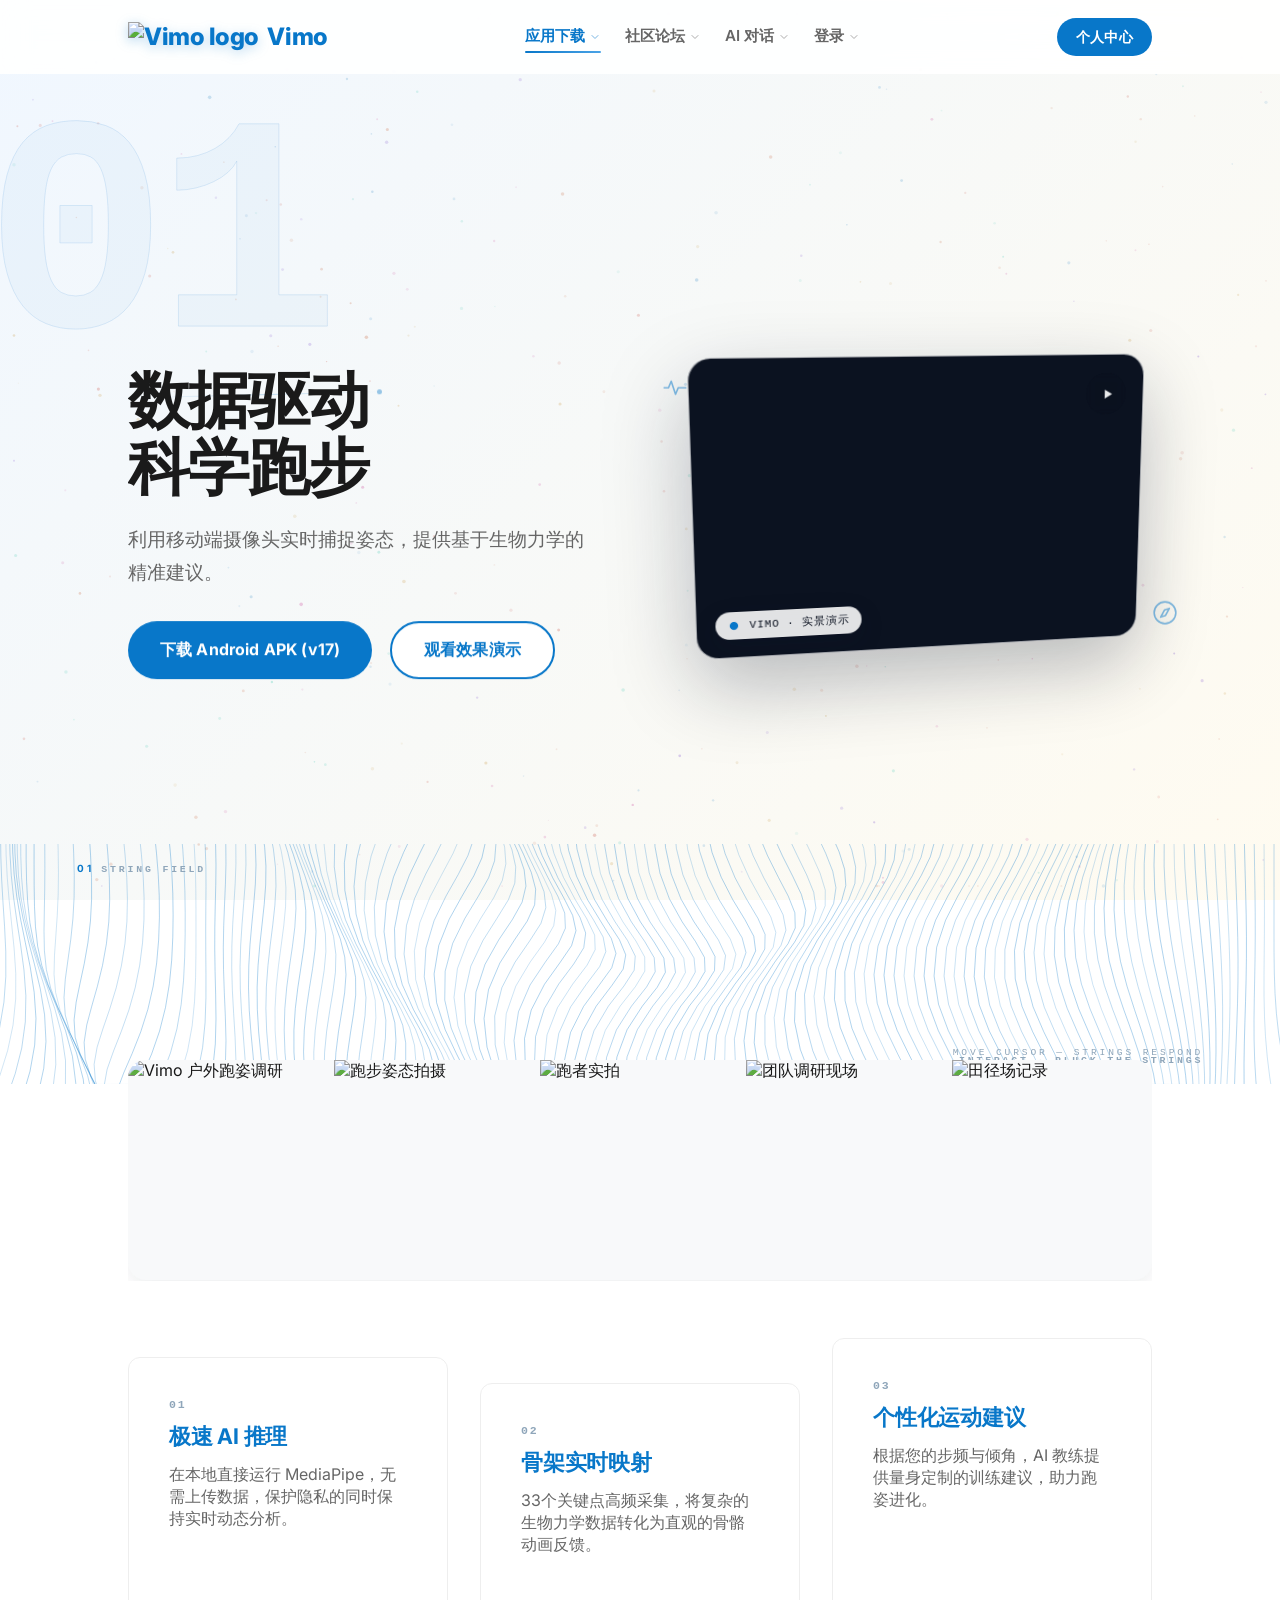
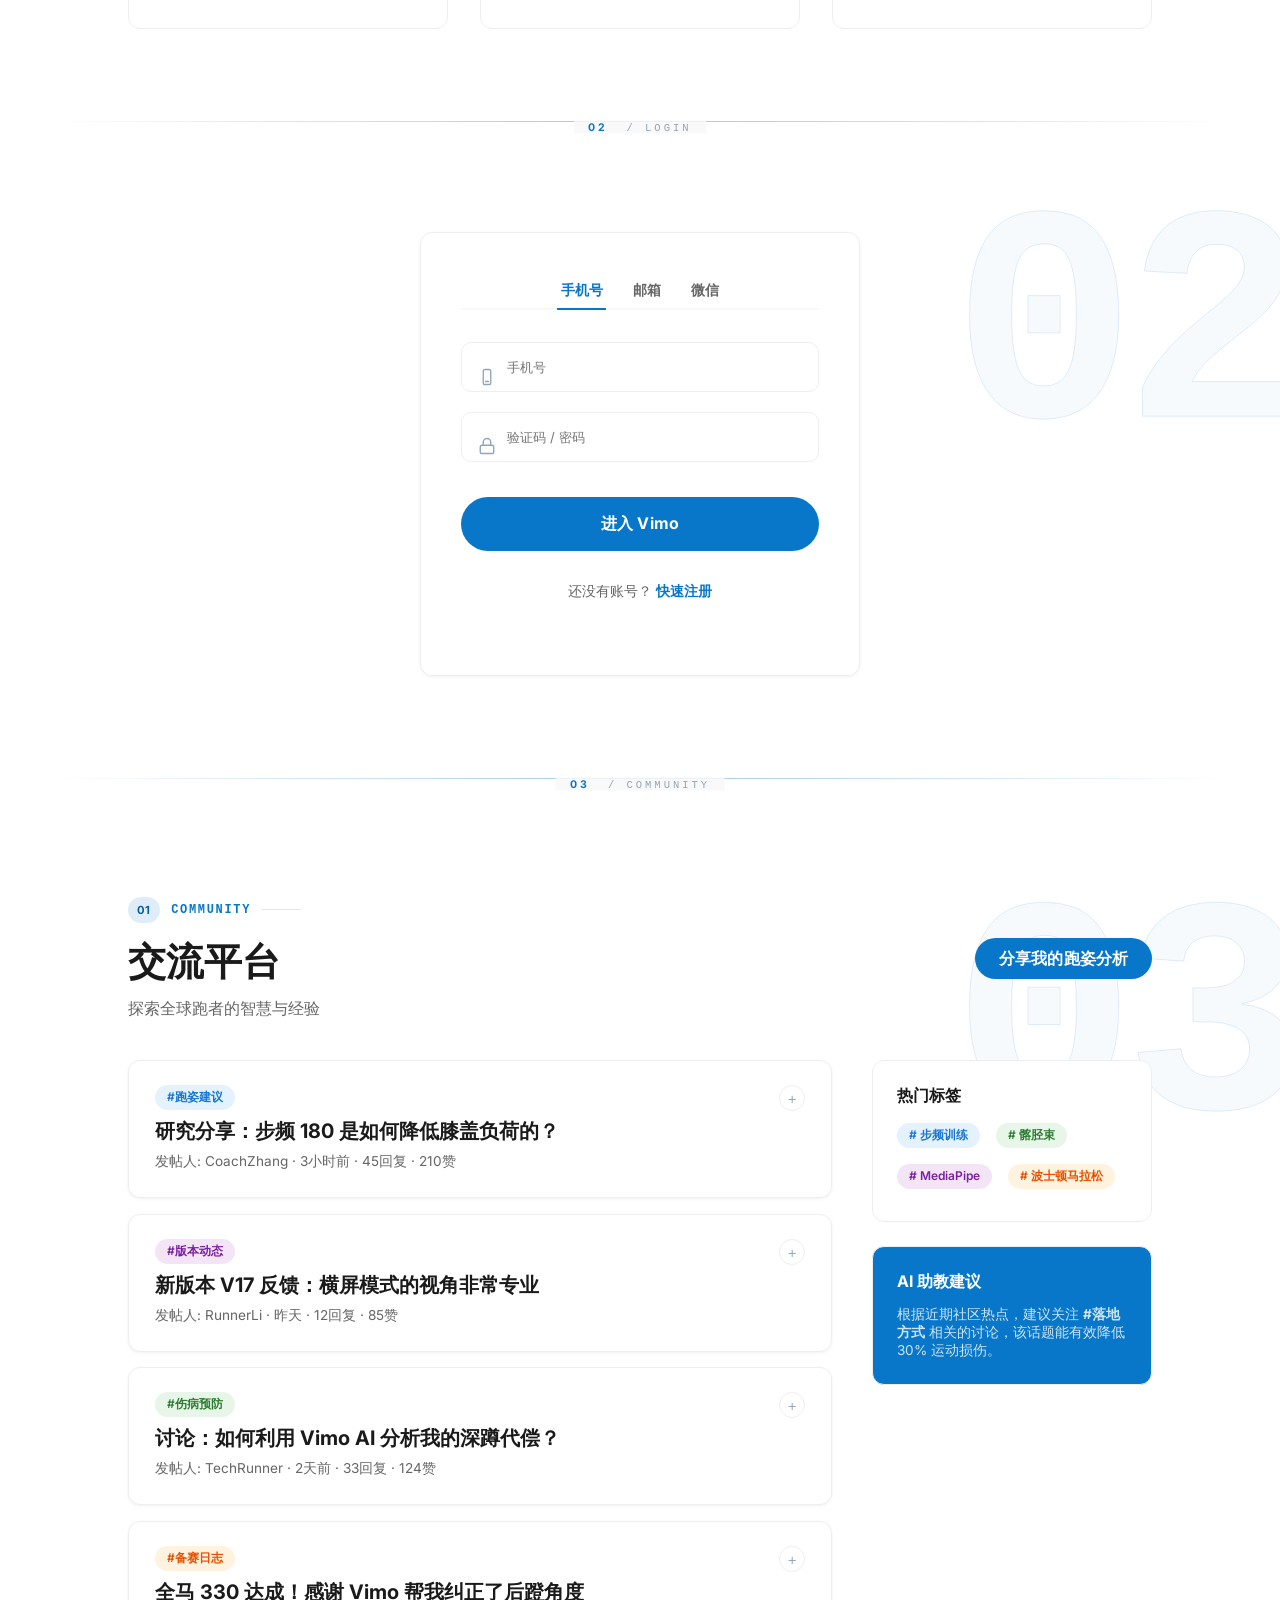
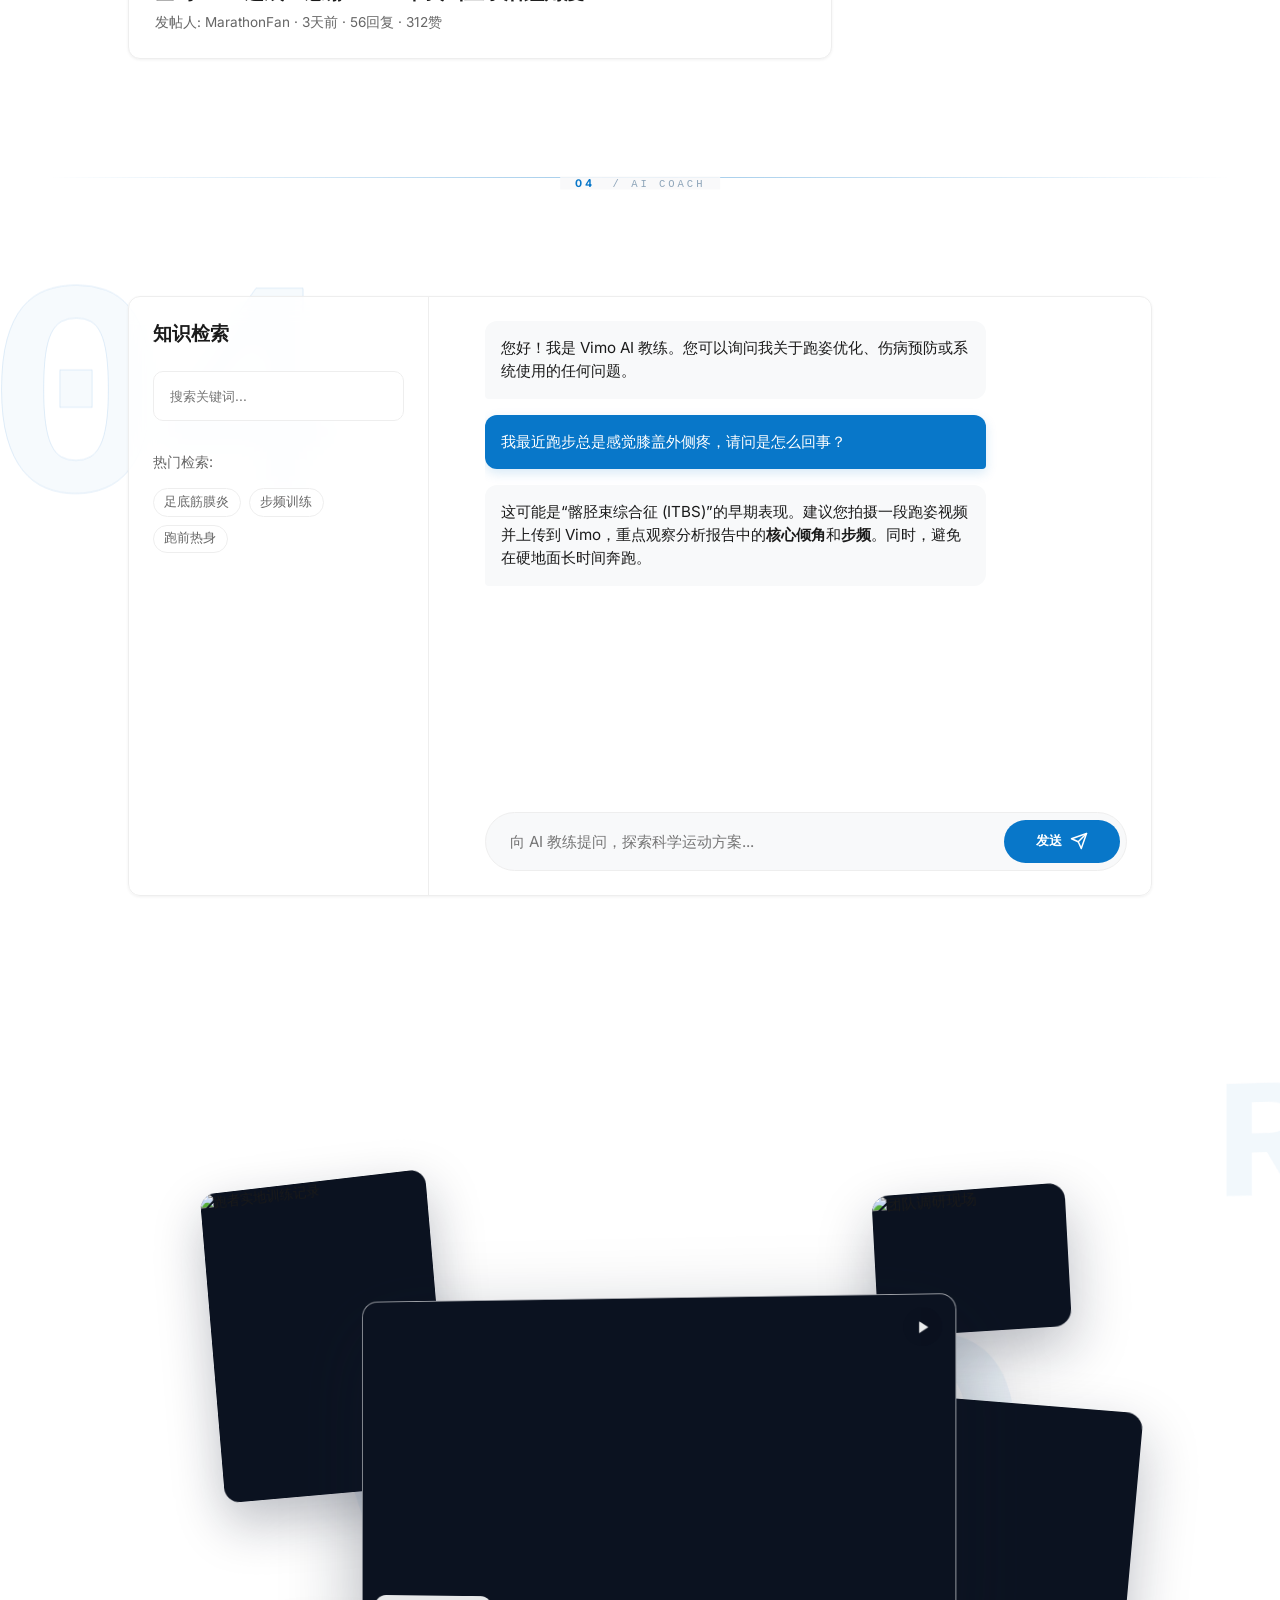
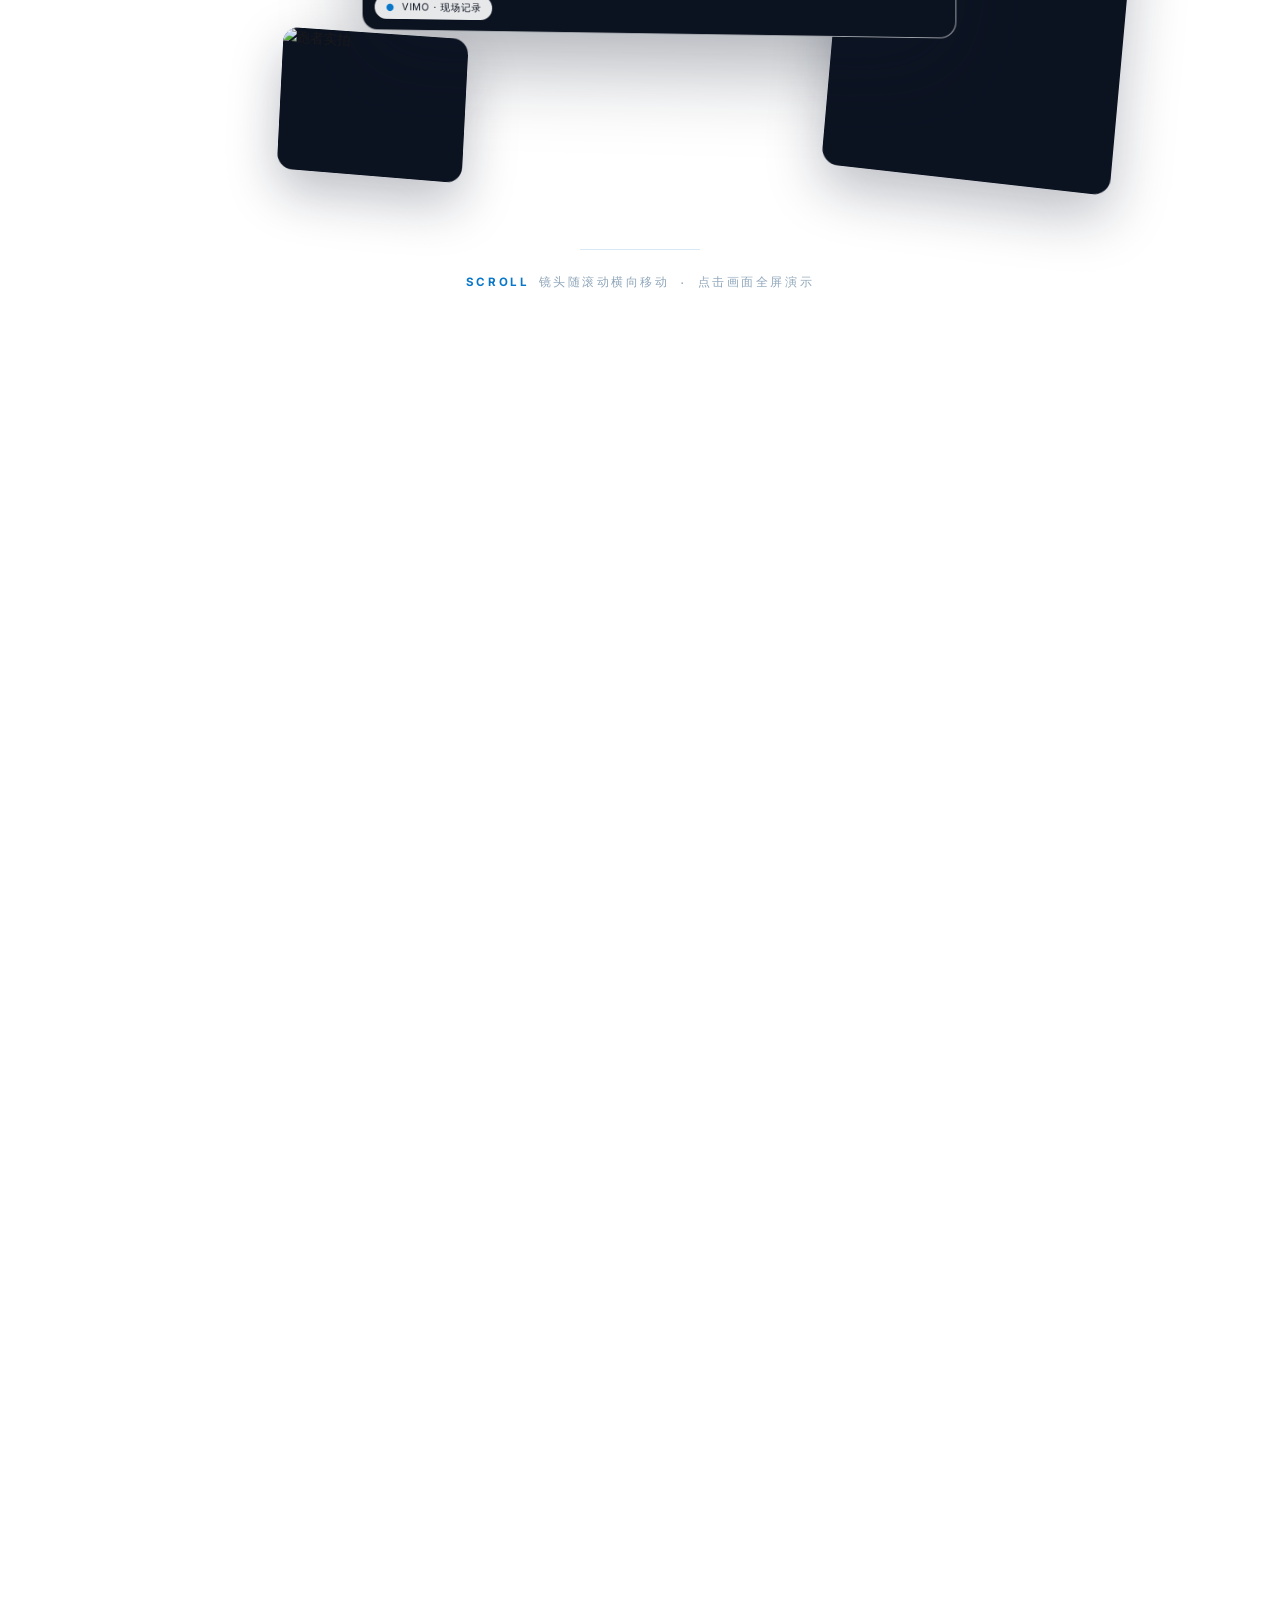
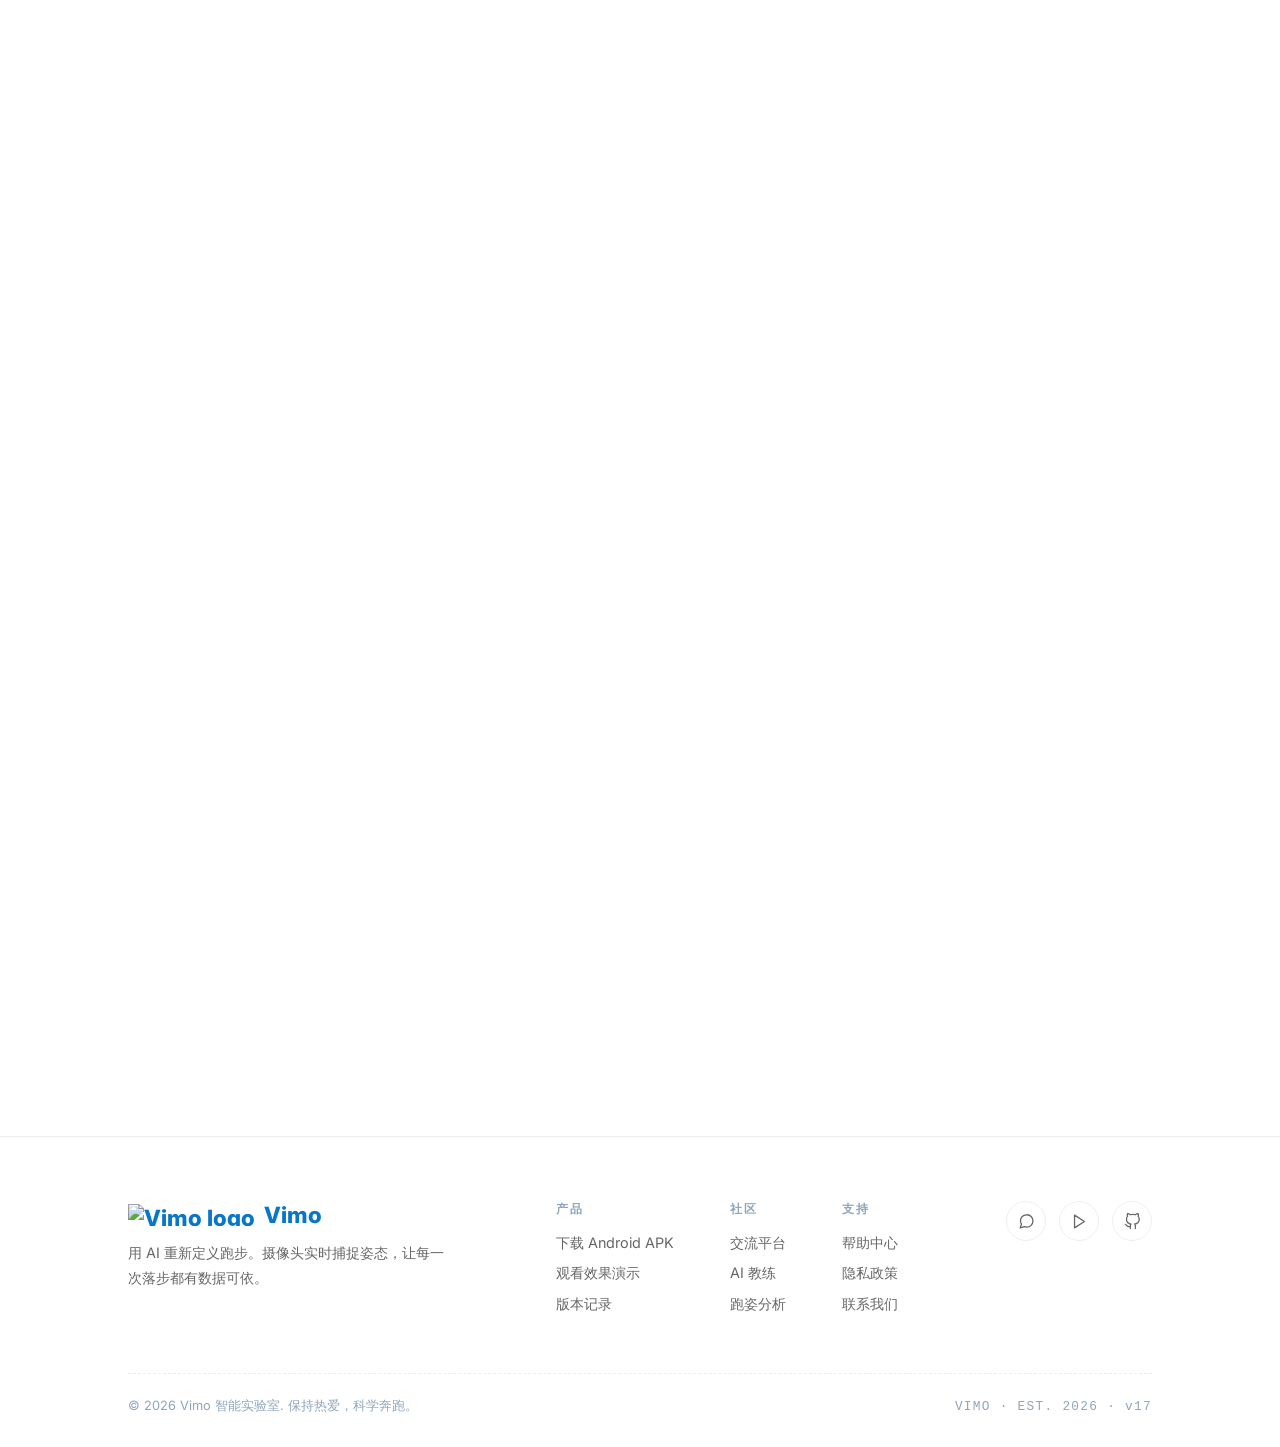
==== index.html @ 4349936a "Rename 网页前端页面.html to index.html" ====
<!DOCTYPE html>
<html lang="zh-CN">

<head>
    <meta charset="UTF-8">
    <meta name="viewport" content="width=device-width, initial-scale=1.0">
    <title>Vimo 智能跑步门户</title>
    <link href="https://fonts.googleapis.com/css2?family=Inter:wght@400;600;800&display=swap" rel="stylesheet">
<style>
        :root {
            --primary: #0877C9;
            --primary-dark: #065e9c;
            --primary-light: #e3f2fd;
            --bg: #FFFFFF;
            --grey-light: #F8F9FA;
            --grey-border: #EEEEEE;
            --text-main: #1A1A1A;
            --text-second: #666666;
            --text-faint: #8fa6ba;
            --radius: 12px;
            --shadow-sm: 0 1px 3px rgba(0, 0, 0, 0.06);
            --shadow-md: 0 6px 18px rgba(15, 23, 42, 0.07);
            --shadow-glow: 0 10px 26px rgba(8, 119, 201, 0.14);
            --pill-tint: rgba(8, 119, 201, 0.08);
            --pill-tint-strong: rgba(8, 119, 201, 0.13);
            --ring: rgba(8, 119, 201, 0.16);
            --mono: 'SF Mono', 'Cascadia Code', 'JetBrains Mono', Consolas, 'Courier New', monospace;
            --ease: cubic-bezier(0.25, 0.46, 0.45, 0.94);
            --ease-spring: cubic-bezier(0.34, 1.56, 0.64, 1);
        }

        /* 艺术品级细节：选区与滚动条（小处见用心） */
        ::selection {
            background: rgba(8, 119, 201, 0.16);
            color: var(--primary-dark);
        }

        ::-webkit-scrollbar {
            width: 10px;
            height: 10px;
        }

        ::-webkit-scrollbar-track {
            background: transparent;
        }

        ::-webkit-scrollbar-thumb {
            background: linear-gradient(180deg, #b9d8ef, #9ec7ea);
            border-radius: 8px;
            border: 2px solid #f2f8ff;
        }

        ::-webkit-scrollbar-thumb:hover {
            background: linear-gradient(180deg, #8fc2ea, #74b2e6);
        }

        * {
            margin: 0;
            padding: 0;
            box-sizing: border-box;
            font-family: 'Inter', -apple-system, 'PingFang SC', 'Microsoft YaHei', sans-serif;
        }

        html {
            scroll-behavior: smooth;
            background: linear-gradient(135deg, #f0f7ff 0%, #fffbf0 100%);
            background-attachment: fixed;
        }

        body {
            background: transparent;
            color: var(--text-main);
            min-height: 100vh;
            overflow-x: hidden;
            -webkit-font-smoothing: antialiased;
        }

        #particle-bg {
            position: fixed;
            top: 0;
            left: 0;
            width: 100%;
            height: 100%;
            z-index: -2;
            pointer-events: none;
        }

        /* Navigation */
        nav {
            display: flex;
            justify-content: space-between;
            align-items: center;
            padding: 1.1rem 10%;
            border-bottom: 1px solid transparent;
            position: sticky;
            top: 0;
            background: rgba(255, 255, 255, 0.9);
            backdrop-filter: blur(14px) saturate(160%);
            -webkit-backdrop-filter: blur(14px) saturate(160%);
            z-index: 100;
            transition: background 0.4s var(--ease), border-color 0.4s var(--ease), box-shadow 0.4s var(--ease), padding 0.4s var(--ease);
            animation: slideDown 0.45s ease-out both;
        }

        nav.scrolled {
            background: rgba(255, 255, 255, 0.85);
            border-bottom: 1px solid var(--grey-border);
            box-shadow: 0 1px 4px rgba(0, 0, 0, 0.06);
            padding: 0.75rem 10%;
        }

        @keyframes slideDown {
            from { opacity: 0; transform: translateY(-24px); }
            to { opacity: 1; transform: translateY(0); }
        }

        .logo {
            display: inline-flex;
            align-items: center;
            gap: 0.55rem;
            font-size: 1.5rem;
            font-weight: 800;
            color: var(--primary);
            text-decoration: none;
            letter-spacing: -0.02em;
            transition: opacity 0.25s var(--ease);
        }

        .logo:hover {
            opacity: 0.85;
        }

        .logo-mark {
            display: inline-block;
            flex-shrink: 0;
            filter: drop-shadow(0 3px 6px rgba(8, 119, 201, 0.28));
            transition: transform 0.3s var(--ease);
        }

        .logo:hover .logo-mark {
            transform: scale(1.06) rotate(-4deg);
        }

        .nav-links {
            display: flex;
            gap: 2.5rem;
        }

        .nav-links .nav-trigger {
            text-decoration: none;
            color: var(--text-second);
            font-weight: 600;
            font-size: 0.95rem;
            cursor: pointer;
            position: relative;
            padding: 0.25rem 0;
            transition: color 0.25s var(--ease);
            display: inline-flex;
            align-items: center;
            gap: 2px;
        }

        .nav-links .nav-trigger::after {
            content: '';
            position: absolute;
            left: 0;
            bottom: -2px;
            width: 0;
            height: 2px;
            border-radius: 2px;
            background: linear-gradient(90deg, var(--primary), #4aa3e6);
            transition: width 0.3s var(--ease);
        }

        .nav-links .nav-trigger:hover {
            color: var(--primary);
        }

        .nav-links .nav-trigger.active {
            color: var(--primary);
        }

        .nav-links .nav-trigger:hover::after,
        .nav-links .nav-trigger.active::after {
            width: 100%;
        }

        /* Nav dropdowns — antigravity 式滑出面板：白卡 + icon/label/arrow 行 + hover 高亮 */
        .nav-links {
            gap: 1.5rem;
        }

        .nav-item {
            position: relative;
        }

        .nav-item .nav-caret {
            display: inline-block;
            width: 12px;
            height: 12px;
            vertical-align: -1px;
            margin-left: 2px;
            color: inherit;
            opacity: 0.55;
            transition: transform 0.3s var(--ease), opacity 0.3s var(--ease);
        }

        .nav-item:hover .nav-caret,
        .nav-item.open .nav-caret {
            transform: rotate(180deg);
            opacity: 0.9;
        }

        /* 透明桥接层：鼠标从 trigger 移到面板不“断悬” */
        .nav-item::after {
            content: '';
            position: absolute;
            left: 0;
            right: 0;
            bottom: -14px;
            height: 14px;
        }

        .dd-panel {
            position: absolute;
            top: calc(100% + 10px);
            left: 50%;
            transform: translate(-50%, -6px);
            min-width: 300px;
            background: rgba(255, 255, 255, 0.96);
            backdrop-filter: blur(14px) saturate(160%);
            border: 1px solid rgba(8, 119, 201, 0.1);
            border-radius: 16px;
            box-shadow: 0 18px 44px rgba(15, 23, 42, 0.14), 0 3px 10px rgba(15, 23, 42, 0.06);
            padding: 0.7rem;
            opacity: 0;
            visibility: hidden;
            pointer-events: none;
            transition: opacity 0.28s var(--ease), transform 0.28s var(--ease), visibility 0.28s;
            z-index: 200;
        }

        .dd-panel::before {
            /* 顶部小箭头指向 trigger */
            content: '';
            position: absolute;
            top: -6px;
            left: 50%;
            transform: translateX(-50%) rotate(45deg);
            width: 12px;
            height: 12px;
            background: #fff;
            border-left: 1px solid rgba(8, 119, 201, 0.1);
            border-top: 1px solid rgba(8, 119, 201, 0.1);
            border-radius: 2px 0 0 0;
        }

        .nav-item:hover .dd-panel,
        .nav-item.open .dd-panel {
            opacity: 1;
            visibility: visible;
            pointer-events: auto;
            transform: translate(-50%, 0);
        }

        .dd-label {
            display: flex;
            align-items: center;
            gap: 0.5rem;
            font-family: var(--mono);
            font-size: 0.66rem;
            font-weight: 700;
            letter-spacing: 0.14em;
            text-transform: uppercase;
            color: var(--text-faint);
            padding: 0.5rem 0.8rem 0.55rem;
            border-bottom: 1px solid var(--grey-border);
            margin-bottom: 0.3rem;
        }

        .dd-label i {
            font-style: normal;
            color: var(--primary);
        }

        .dd-item {
            display: flex;
            align-items: center;
            gap: 0.75rem;
            width: 100%;
            padding: 0.55rem 0.8rem;
            border: none;
            background: transparent;
            border-radius: 10px;
            text-align: left;
            font-family: inherit;
            font-size: 0.9rem;
            font-weight: 500;
            color: var(--text-main);
            cursor: pointer;
            transition: background 0.2s var(--ease), color 0.2s var(--ease);
        }

        .dd-item svg.dd-ic {
            flex-shrink: 0;
            color: var(--text-faint);
            transition: color 0.2s var(--ease);
        }

        .dd-item .dd-txt {
            flex: 1;
            line-height: 1.3;
        }

        .dd-item .dd-txt small {
            display: block;
            font-size: 0.72rem;
            font-weight: 400;
            color: var(--text-second);
            margin-top: 1px;
        }

        .dd-item .dd-arrow {
            flex-shrink: 0;
            width: 14px;
            height: 14px;
            color: var(--text-faint);
            opacity: 0;
            transform: translate(-3px, 0);
            transition: opacity 0.2s var(--ease), transform 0.2s var(--ease), color 0.2s var(--ease);
        }

        .dd-item:hover {
            background: var(--pill-tint);
            color: var(--primary);
        }

        .dd-item:hover svg.dd-ic {
            color: var(--primary);
        }

        .dd-item:hover .dd-arrow {
            opacity: 1;
            transform: translate(2px, 0);
            color: var(--primary);
        }

        .dd-divider {
            height: 1px;
            background: var(--grey-border);
            margin: 0.3rem 0.5rem;
        }

        /* Sections — 长页滚动舞台：所有板块纵向铺开，每个板块即一个「屏」 */
        .section {
            position: relative;
            display: block;
            padding: 6.5rem 10% 7.5rem;
        }

        section[id] {
            scroll-margin-top: 96px;
        }

        /* Scroll reveal — 滚动驱动入场（wodniack 动态语言核心） */
        [data-reveal] {
            opacity: 0;
            transform: translateY(30px);
            transition: opacity 0.9s var(--ease), transform 0.9s var(--ease);
            transition-delay: var(--rd, 0s);
            will-change: opacity, transform;
        }

        [data-reveal].in-view {
            opacity: 1;
            transform: none;
        }

        /* ===== wodniack catcher：板块标题逐字捕捉涌现（s__title 式） ===== */
        [data-catch] { position: relative; }
        [data-catch] .ct-ch {
            display: inline-block;
            overflow: hidden;
            vertical-align: bottom;
            padding-bottom: 0.08em;
            margin-bottom: -0.08em;
        }
        [data-catch] .ct-ch > span {
            display: inline-block;
            transform: translateY(118%) rotate(5deg);
            opacity: 0;
            transition: transform 0.85s var(--ease), opacity 0.6s var(--ease);
            transition-delay: var(--cd, 0s);
            will-change: transform, opacity;
        }
        [data-catch].in-view .ct-ch > span {
            transform: translateY(0) rotate(0deg);
            opacity: 1;
        }
        [data-catch] .ct-space { display: inline-block; width: 0.26em; }
        [data-catch] .ct-punct { display: inline-block; }

        /* ===== 艺术装饰层：幽灵大编号 + 弦线 + 横拉照片带（wodniack 滚动语言） ===== */

        /* 幽灵大编号：极淡描边 mono 数字，随滚动视差漂移 */
        .ghost-num {
            position: absolute;
            font-family: var(--mono);
            font-weight: 800;
            font-size: clamp(9rem, 24vw, 22rem);
            line-height: 0.8;
            letter-spacing: -0.04em;
            color: rgba(8, 119, 201, 0.035);
            -webkit-text-stroke: 1px rgba(8, 119, 201, 0.12);
            pointer-events: none;
            user-select: none;
            z-index: 0;
            will-change: transform;
        }

        /* 弦线：hero 漂浮发丝细线（wodniack 首页弦/线装饰语言） */
        .string-line {
            position: absolute;
            height: 1px;
            border-radius: 2px;
            background: linear-gradient(90deg, transparent, rgba(8, 119, 201, 0.24), transparent);
            pointer-events: none;
            will-change: transform;
            z-index: 0;
        }
        .string-line::after {
            content: '';
            position: absolute;
            right: -2.5px;
            top: -2px;
            width: 5px;
            height: 5px;
            border-radius: 50%;
            background: rgba(8, 119, 201, 0.4);
        }

        /* 横拉照片带：滚入时从右侧像幕布一样拉开（真实调研照片，克制点缀） */
        .photo-strip {
            position: relative;
            z-index: 1;
            height: 220px;
            margin: -1.5rem auto 4.8rem;
            max-width: 1120px;
            border-radius: 18px;
            overflow: hidden;
            clip-path: inset(0 100% 0 0);
            transition: clip-path 1.2s var(--ease);
            box-shadow: var(--shadow-md);
            background: var(--grey-light);
        }
        .photo-strip.in-view {
            clip-path: inset(0 0 0 0);
        }
        .photo-strip .strip-track {
            display: flex;
            gap: 6px;
            height: 100%;
        }
        .photo-strip img {
            flex: 1;
            min-width: 0;
            height: 100%;
            object-fit: cover;
            display: block;
            filter: saturate(0.9) contrast(1.02);
            transition: transform 0.9s var(--ease), filter 0.9s var(--ease);
        }
        .photo-strip:hover img {
            filter: saturate(1.06) contrast(1.04);
            transform: scale(1.045);
        }

        /* ===== A-SEPARATOR：全宽细线随滚动生长 + mono 小标（wodniack 语言）===== */
        .a-separator {
            position: relative;
            max-width: 1180px;
            margin: 0 auto 5rem;
            height: 46px;
            z-index: 1;
        }
        .a-separator .sep-line {
            position: absolute;
            left: 0; right: 0; top: 50%;
            height: 1px;
            background: linear-gradient(90deg, transparent, rgba(8, 119, 201, 0.4), transparent);
            transform: scaleX(0);
            transform-origin: center;
            transition: transform 1.2s var(--ease);
        }
        .a-separator.in-view .sep-line { transform: scaleX(1); }
        .a-separator .sep-tag {
            position: relative;
            z-index: 2;
            display: inline-flex;
            align-items: center;
            gap: 0.55rem;
            left: 50%;
            top: 50%;
            transform: translate(-50%, -50%);
            font-family: var(--mono);
            font-size: 0.66rem;
            letter-spacing: 0.28em;
            text-transform: uppercase;
            color: var(--text-faint);
            background: rgba(248, 249, 250, 0.86);
            padding: 0 0.9rem;
        }
        .a-separator .sep-tag b { color: var(--primary); font-weight: 700; }

        /* ===== 首屏舞台 stage：左文案右 3D 大荧幕（wodniack 三维视角语言）===== */
        .stage {
            display: grid;
            grid-template-columns: 1.05fr 0.95fr;
            gap: 4rem;
            align-items: center;
            min-height: 74vh;
            max-width: 1180px;
            margin: 0 auto;
            position: relative;
            padding-top: 0.5rem;
        }
        .stage-copy { position: relative; z-index: 3; text-align: left; }
        .stage-copy .hero-title { font-size: 3.9rem; line-height: 1.08; text-align: left; margin-bottom: 1.4rem; }
        /* 标题逐行分裂揭幕（wodniack line split）：每行从下方 clip 滑入，第二行延迟 */
        .tl-split .tl {
            display: block;
            overflow: hidden;
            transform: translateY(110%);
            transition: transform 0.95s var(--ease);
        }
        .tl-split .tl:nth-child(2) { transition-delay: 0.14s; }
        .tl-split.in-view .tl { transform: translateY(0); }
        .hero-title .tl .tl-inner { display: block; transform: translateY(0); }
        .stage-copy .hero-sub { text-align: left; margin-left: 0; margin-right: 0; }
        .stage-copy .hero-actions { justify-content: flex-start; }
        .stage-visual { position: relative; perspective: 1200px; z-index: 2; }
        .tilt-wrap { transform-style: preserve-3d; will-change: transform; transition: transform 0.25s ease-out; }
        .video-screen {
            position: relative;
            border-radius: 22px;
            overflow: hidden;
            box-shadow: 0 30px 80px rgba(15, 23, 42, 0.28);
            transform: rotateY(-9deg) rotateX(4deg);
            border: 1px solid rgba(255, 255, 255, 0.6);
            aspect-ratio: 16 / 10.4;
            background: #0b1220;
        }
        .video-screen video { width: 100%; height: 100%; object-fit: cover; display: block; }
        .screen-ring {
            position: absolute;
            inset: -16px;
            border: 1px solid rgba(8, 119, 201, 0.18);
            border-radius: 28px;
            pointer-events: none;
        }
        .video-badge {
            position: absolute;
            left: 18px; bottom: 18px;
            display: inline-flex;
            align-items: center;
            gap: 0.5rem;
            background: rgba(255, 255, 255, 0.88);
            backdrop-filter: blur(8px);
            color: #0b1220;
            font-family: var(--mono);
            font-size: 0.68rem;
            letter-spacing: 0.08em;
            padding: 0.45rem 0.8rem;
            border-radius: 999px;
            box-shadow: 0 8px 24px rgba(15, 23, 42, 0.18);
        }
        .video-badge i { font-style: normal; color: var(--primary); font-weight: 700; margin-right: 0.1rem; }
        .play-hint {
            position: absolute;
            top: 18px; right: 18px;
            width: 42px; height: 42px;
            border-radius: 50%;
            background: rgba(11, 18, 32, 0.55);
            color: #fff;
            display: flex; align-items: center; justify-content: center;
            backdrop-filter: blur(4px);
            cursor: pointer;
            opacity: 0.92;
            border: none;
            transition: transform 0.3s var(--ease), opacity 0.3s;
        }
        .video-screen:hover .play-hint { transform: scale(1.12); opacity: 1; }
        .play-hint svg { width: 17px; height: 17px; margin-left: 2px; }
        /* 舞台两侧无框漂浮细图标（antigravity 克制装饰） */
        .stage-ico {
            position: absolute;
            color: rgba(8, 119, 201, 0.5);
            z-index: 2;
            pointer-events: none;
            animation: iconFloat 6s ease-in-out infinite;
            will-change: transform;
        }
        .stage-ico svg { width: 26px; height: 26px; }
        .stage-ico.ic-a { left: -34px; top: 6%; animation-delay: 0s; }
        .stage-ico.ic-b { right: -26px; bottom: 8%; animation-delay: 1.6s; }
        @keyframes iconFloat {
            0%, 100% { transform: translateY(0) rotate(0deg); }
            50%      { transform: translateY(-18px) rotate(8deg); }
        }

        /* ===== 分裂交错：网格卡逐张 3D 揭幕（feat-zone）===== */
        .feat-zone { perspective: 1800px; }
        .feat-zone .feat-card {
            opacity: 0;
            transform: translateY(46px) rotateX(10deg);
            transform-origin: top;
            transition: opacity 0.9s var(--ease), transform 0.9s var(--ease),
                        border-color 0.3s, box-shadow 0.3s;
        }
        .feat-zone.in-view .feat-card {
            opacity: 1;
            transform: translateY(0) rotateX(0);
        }
        .feat-zone.in-view .feat-card:nth-child(1) { transition-delay: 0.06s; }
        .feat-zone.in-view .feat-card:nth-child(2) { transition-delay: 0.16s; }
        .feat-zone.in-view .feat-card:nth-child(3) { transition-delay: 0.26s; }
        .feat-zone .feat-card:hover {
            transform: translateY(-6px) rotateX(0) scale(1.015);
            border-color: rgba(8, 119, 201, 0.28);
            box-shadow: var(--shadow-md);
        }
        .feat-zone .feat-card:nth-child(2) { margin-top: 1.6rem; }
        .feat-zone .feat-card:nth-child(3) { margin-top: -1.2rem; }

        @media (prefers-reduced-motion: reduce) {
            .float-icon { animation: none !important; }
            .stage-ico { animation: none !important; }
        }

        @keyframes sectionFade {
            from { opacity: 0; transform: translateY(14px); }
            to { opacity: 1; transform: translateY(0); }
        }

        /* Global Flat Styles */
        h1 {
            font-size: 2.5rem;
            font-weight: 800;
            margin-bottom: 1rem;
        }

        p {
            color: var(--text-second);
            margin-bottom: 2rem;
        }

        /* 编辑感 mono 章节标签（wodniack 风格：小标签 + 大字标题对比） */
        .sec-label {
            display: inline-flex;
            align-items: center;
            gap: 0.7rem;
            font-family: var(--mono);
            font-size: 0.75rem;
            font-weight: 700;
            letter-spacing: 0.14em;
            text-transform: uppercase;
            color: var(--primary);
            margin-bottom: 0.9rem;
        }

        .sec-label .sec-no {
            display: inline-flex;
            align-items: center;
            justify-content: center;
            min-width: 2rem;
            height: 1.6rem;
            padding: 0 0.45rem;
            border-radius: 9999px;
            background: var(--pill-tint-strong);
            color: var(--primary-dark);
            font-size: 0.7rem;
            letter-spacing: 0.06em;
        }

        .sec-label .sec-line {
            width: 2.4rem;
            height: 1px;
            background: var(--ring);
        }

        .sec-label.sec-center {
            display: flex;
            justify-content: center;
        }

        /* 文本链接：下划线从左侧 0 展开到全宽（wodniack scaleX） */
        .link-line {
            position: relative;
            display: inline-block;
            padding-bottom: 2px;
            color: var(--primary);
            text-decoration: none;
            font-weight: 600;
        }

        .link-line::after {
            content: '';
            position: absolute;
            left: 0;
            bottom: 0;
            width: 100%;
            height: 2px;
            border-radius: 2px;
            background: var(--primary);
            transform: scaleX(0);
            transform-origin: left center;
            transition: transform 0.3s var(--ease);
        }

        .link-line:hover::after {
            transform: scaleX(1);
        }

        .hero {
            position: relative;
            text-align: center;
            margin-bottom: 5rem;
            overflow: hidden;
            padding-top: 1.5rem;
            padding-bottom: 2rem;
        }

        .hero-title,
        .hero-sub,
        .hero-actions {
            position: relative;
            z-index: 1;
        }

        /* 弦线定位变体 */
        .hero .hero-lines { position: absolute; inset: 0; pointer-events: none; }
        .string-line.sl-1 { top: 9%; left: 4%; width: 46%; transform: rotate(-1.4deg); }
        .string-line.sl-2 { top: 55%; right: 3%; width: 34%; transform: rotate(1.1deg); }
        .string-line.sl-3 { top: 88%; left: 16%; width: 60%; transform: rotate(-0.6deg); }

        .hero-title {
            font-size: 3.4rem;
            font-weight: 800;
            letter-spacing: -0.03em;
            line-height: 1.2;
            margin-bottom: 1.2rem;
            color: var(--text-main);
        }

        .hero-sub {
            font-size: 1.2rem;
            max-width: 600px;
            margin-left: auto;
            margin-right: auto;
            color: var(--text-second);
            line-height: 1.7;
        }

        .hero-actions {
            display: flex;
            justify-content: center;
            gap: 1.1rem;
            flex-wrap: wrap;
        }

        @keyframes fadeUp {
            from { opacity: 0; transform: translateY(26px); }
            to { opacity: 1; transform: translateY(0); }
        }

        @keyframes popIn {
            0% { opacity: 0; transform: scale(0.55) translateY(14px); }
            62% { opacity: 1; transform: scale(1.06) translateY(0); }
            100% { opacity: 1; transform: scale(1) translateY(0); }
        }

        .btn-flat {
            background: var(--primary);
            color: white;
            border: none;
            padding: 1rem 2rem;
            font-weight: 700;
            cursor: pointer;
            border-radius: 12px;
            font-size: 1rem;
            letter-spacing: 0.01em;
            transition: transform 0.3s var(--ease), background 0.3s var(--ease), box-shadow 0.3s var(--ease), border-color 0.3s var(--ease), color 0.3s var(--ease);
            will-change: transform;
        }

        .btn-flat:hover {
            background: var(--primary-dark);
            transform: translateY(-2px) scale(1.03);
            box-shadow: 0 4px 10px rgba(8, 119, 201, 0.1);
        }

        .btn-primary {
            border-radius: 50px;
        }

        .btn-primary:hover {
            background: var(--primary-dark);
            transform: translateY(-2px) scale(1.02);
            box-shadow: var(--shadow-glow);
        }

        /* 次按钮：极浅透明底 + 细边框（antigravity 幽灵胶囊风） */
        .btn-ghost {
            border-radius: 50px;
            background: var(--pill-tint);
            border: 1px solid rgba(8, 119, 201, 0.18);
            color: var(--primary-dark);
        }

        .btn-ghost:hover {
            background: var(--pill-tint-strong);
            border-color: rgba(8, 119, 201, 0.3);
            color: var(--primary-dark);
            transform: translateY(-2px) scale(1.02);
            box-shadow: 0 6px 16px rgba(8, 119, 201, 0.1);
        }

        .btn-outline {
            border-radius: 50px;
            background: #fff;
            border: 2px solid var(--primary);
            color: var(--primary);
        }

        .btn-outline:hover {
            background: var(--primary-light);
            border-color: var(--primary);
            color: var(--primary);
            transform: translateY(-2px) scale(1.02);
        }

        .input-flat {
            width: 100%;
            padding: 1rem;
            border: 1px solid var(--grey-border);
            border-radius: 10px;
            margin-bottom: 1.2rem;
            outline: none;
            background: #fff;
            color: var(--text-main);
            transition: border-color 0.25s var(--ease), box-shadow 0.25s var(--ease);
        }

        .input-flat:focus {
            border-color: var(--primary);
        }

        /* 带前导图标的输入框（D 细节：聚焦时图标随边框变主色） */
        .input-icon-wrap {
            position: relative;
        }

        .input-icon {
            position: absolute;
            left: 1.05rem;
            top: 50%;
            transform: translateY(-50%);
            display: inline-flex;
            color: var(--text-faint);
            pointer-events: none;
            transition: color 0.25s var(--ease);
        }

        .input-icon-wrap .input-flat {
            padding-left: 2.8rem;
        }

        .input-icon-wrap:focus-within .input-icon {
            color: var(--primary);
        }

        /* Login */
        .login-box {
            max-width: 440px;
            margin: 0 auto;
            padding: 2.5rem;
            border: 1px solid var(--grey-border);
            border-radius: var(--radius);
            background: rgba(255, 255, 255, 0.78);
            backdrop-filter: blur(12px);
            -webkit-backdrop-filter: blur(12px);
            box-shadow: var(--shadow-sm);
        }

        .login-tabs {
            display: flex;
            justify-content: center;
            gap: 1.5rem;
            margin-bottom: 2rem;
            border-bottom: 2px solid var(--grey-light);
            padding-bottom: 0.5rem;
        }

        .login-tab {
            cursor: pointer;
            font-size: 0.9rem;
            font-weight: 600;
            color: var(--text-second);
            padding: 0.5rem 0.2rem;
            transition: all 0.25s var(--ease);
            border-bottom: 2px solid transparent;
            margin-bottom: -0.6rem;
        }

        .login-tab.active {
            color: var(--primary);
            border-bottom-color: var(--primary);
        }

        /* Forum */
        .forum-layout {
            display: flex;
            gap: 2.5rem;
        }

        .forum-main {
            flex: 1;
        }

        .forum-sidebar {
            width: 280px;
        }

        /* 帖子以白卡片分组（格式塔·共同区域），悬浮抬升 + 左侧强调条展开 */
        .post-card {
            position: relative;
            background: #fff;
            border: 1px solid var(--grey-border);
            border-radius: var(--radius);
            padding: 1.5rem 1.6rem;
            margin-bottom: 1rem;
            box-shadow: var(--shadow-sm);
            transition: transform 0.25s var(--ease), box-shadow 0.25s var(--ease), border-color 0.25s var(--ease);
        }

        .post-card:hover {
            transform: translateY(-3px);
            border-color: rgba(8, 119, 201, 0.24);
            box-shadow: var(--shadow-md);
        }

        .post-card::before {
            content: '';
            position: absolute;
            left: 0;
            top: 16%;
            bottom: 16%;
            width: 3px;
            border-radius: 0 3px 3px 0;
            background: linear-gradient(180deg, var(--primary), #4aa3e6);
            transform: scaleY(0);
            transform-origin: center;
            transition: transform 0.28s var(--ease);
        }

        .post-card:hover::before {
            transform: scaleY(1);
        }

        .post-title {
            font-size: 1.25rem;
            font-weight: 700;
            color: var(--text-main);
            text-decoration: none;
            display: inline-block;
            position: relative;
            margin-bottom: 0.5rem;
            transition: color 0.25s var(--ease);
        }

        .post-title::after {
            content: '';
            position: absolute;
            left: 0;
            bottom: -2px;
            width: 100%;
            height: 2px;
            border-radius: 2px;
            background: linear-gradient(90deg, var(--primary), #4aa3e6);
            transform: scaleX(0);
            transform-origin: left center;
            transition: transform 0.32s var(--ease);
        }

        .post-title:hover {
            color: var(--primary);
        }

        .post-title:hover::after {
            transform: scaleX(1);
        }

        .post-meta {
            font-size: 0.85rem;
            color: var(--text-second);
        }

        /* ===== 帖子点击「线条展开」手风琴（wodniack 语言） ===== */
        .post-card {
            cursor: pointer;
        }

        .post-card .post-head {
            display: flex;
            justify-content: space-between;
            align-items: flex-start;
            gap: 1rem;
        }

        .post-plus {
            flex-shrink: 0;
            display: inline-flex;
            align-items: center;
            justify-content: center;
            width: 26px;
            height: 26px;
            border-radius: 50%;
            border: 1px solid var(--grey-border);
            color: var(--text-faint);
            font-size: 1rem;
            font-weight: 300;
            line-height: 1;
            transition: transform 0.35s var(--ease), color 0.3s var(--ease), border-color 0.3s var(--ease), background 0.3s var(--ease);
        }

        .post-card:hover .post-plus {
            border-color: rgba(8, 119, 201, 0.35);
            color: var(--primary);
        }

        .post-card.open .post-plus {
            transform: rotate(45deg);
            background: var(--primary);
            border-color: var(--primary);
            color: #fff;
        }

        .post-expand {
            display: grid;
            grid-template-rows: 0fr;
            transition: grid-template-rows 0.6s var(--ease);
        }

        .post-card.open .post-expand {
            grid-template-rows: 1fr;
        }

        .post-expand > .post-expand-inner {
            overflow: hidden;
        }

        .post-expand-inner {
            display: flex;
            gap: 1.1rem;
            padding-top: 0.1rem;
        }

        .post-expand .post-line {
            flex-shrink: 0;
            width: 2px;
            border-radius: 2px;
            background: linear-gradient(180deg, var(--primary), rgba(8, 119, 201, 0.06));
            transform: scaleY(0);
            transform-origin: top center;
            transition: transform 0.65s 0.12s var(--ease);
        }

        .post-card.open .post-line {
            transform: scaleY(1);
        }

        .post-expand .post-text {
            font-size: 0.92rem;
            color: var(--text-second);
            line-height: 1.8;
            padding-bottom: 0.4rem;
        }

        .post-expand .post-text p { margin-bottom: 0.7rem; }
        .post-expand .post-text b { color: var(--text-main); font-weight: 600; }
        .post-expand .post-meta-line {
            display: inline-flex;
            gap: 0.6rem;
            font-family: var(--mono);
            font-size: 0.72rem;
            letter-spacing: 0.05em;
            color: var(--text-faint);
            border-top: 1px dashed var(--grey-border);
            padding-top: 0.6rem;
        }

        .tag-pill {
            display: inline-block;
            padding: 0.25rem 0.75rem;
            border-radius: 20px;
            font-size: 0.75rem;
            font-weight: 600;
            margin-right: 0.5rem;
            margin-bottom: 0.5rem;
            transition: transform 0.2s var(--ease);
        }

        .tag-pill:hover {
            transform: translateY(-1px);
        }

        /* 帖子卡内：标签独占一行，标题可触发 scaleX 下划线 */
        .post-card .tag-pill {
            display: block;
            width: max-content;
        }

        .tag-analysis { background: #E3F2FD; color: #1976D2; }
        .tag-health { background: #E8F5E9; color: #2E7D32; }
        .tag-marathon { background: #FFF3E0; color: #E65100; }
        .tag-device { background: #F3E5F5; color: #7B1FA2; }

        .editor-container {
            background: #fff;
            border: 1px solid var(--grey-border);
            border-radius: var(--radius);
            padding: 1.5rem;
            margin-bottom: 2.5rem;
            display: none;
            box-shadow: var(--shadow-sm);
        }

        .editor-container.active {
            display: block;
            animation: sectionFade 0.3s ease-out;
        }

        .category-chip {
            padding: 0.5rem 1rem;
            border: 1px solid var(--grey-border);
            border-radius: 10px;
            font-size: 0.85rem;
            cursor: pointer;
            transition: all 0.25s var(--ease);
        }

        .category-chip:hover {
            border-color: var(--primary);
            color: var(--primary);
        }

        .category-chip.active {
            background: var(--primary);
            color: white;
            border-color: var(--primary);
        }

        /* AI Chat */
        .chat-layout {
            display: flex;
            gap: 2rem;
            border: 1px solid var(--grey-border);
            border-radius: var(--radius);
            height: 600px;
            background: rgba(255, 255, 255, 0.78);
            backdrop-filter: blur(12px);
            -webkit-backdrop-filter: blur(12px);
            box-shadow: var(--shadow-sm);
            overflow: hidden;
        }

        .chat-sidebar {
            width: 300px;
            border-right: 1px solid var(--grey-border);
            padding: 1.5rem;
        }

        .chat-content {
            flex: 1;
            display: flex;
            flex-direction: column;
            padding: 1.5rem;
        }

        .chat-msg {
            margin-bottom: 1rem;
            max-width: 80%;
            padding: 1rem;
            border-radius: 12px;
            font-size: 0.95rem;
            line-height: 1.5;
        }

        .chat-msg.ai {
            background: var(--grey-light);
            align-self: flex-start;
            border-bottom-left-radius: 4px;
        }

        .chat-msg.user {
            background: var(--primary);
            color: white;
            align-self: flex-end;
            border-bottom-right-radius: 4px;
            box-shadow: 0 4px 12px rgba(8, 119, 201, 0.16);
        }

        .chat-input-bar {
            display: flex;
            align-items: center;
            background: var(--grey-light);
            border-radius: 50px;
            padding: 0.4rem 0.4rem 0.4rem 1.5rem;
            margin-top: 1.5rem;
            border: 1px solid var(--grey-border);
            transition: border-color 0.25s var(--ease), box-shadow 0.25s var(--ease);
        }

        .chat-input-bar:focus-within {
            border-color: var(--primary);
            background: #fff;
            box-shadow: 0 0 0 3px var(--ring);
        }

        .hot-chip {
            border: 1px solid var(--grey-border);
            padding: 0.3rem 0.65rem;
            cursor: pointer;
            border-radius: 20px;
            font-size: 0.8rem;
            color: var(--text-second);
            transition: all 0.2s var(--ease);
        }

        .hot-chip:hover {
            border-color: rgba(8, 119, 201, 0.3);
            color: var(--primary);
            background: var(--pill-tint);
            transform: translateY(-1px);
        }

        .chat-input-bar input {
            flex: 1;
            background: transparent;
            border: none;
            outline: none;
            padding: 0.8rem 0;
            font-size: 0.95rem;
            color: var(--text-main);
        }

        .btn-send-horizontal {
            background: var(--primary);
            color: white;
            border: none;
            padding: 0.8rem 2rem;
            border-radius: 50px;
            font-weight: 700;
            cursor: pointer;
            transition: transform 0.25s var(--ease), background 0.25s var(--ease), box-shadow 0.25s var(--ease);
            display: flex;
            align-items: center;
            gap: 8px;
        }

        .btn-send-horizontal:hover {
            background: var(--primary-dark);
            transform: scale(1.02);
            box-shadow: 0 6px 16px rgba(8, 119, 201, 0.24);
        }

        /* Download cards */
        .grid {
            display: grid;
            grid-template-columns: repeat(auto-fit, minmax(280px, 1fr));
            gap: 2rem;
        }

        .feat-card {
            padding: 2.5rem;
            border: 1px solid var(--grey-border);
            border-radius: var(--radius);
            background: #fff;
            transition: transform 0.2s var(--ease), border-color 0.2s var(--ease);
        }

        .feat-card:hover {
            transform: translateY(-3px);
            border-color: rgba(8, 119, 201, 0.25);
        }

        .feat-card h3 {
            margin-bottom: 0.8rem;
            font-size: 1.35rem;
            font-weight: 700;
            letter-spacing: -0.01em;
        }

        .feat-no {
            display: block;
            font-family: var(--mono);
            font-size: 0.72rem;
            font-weight: 700;
            letter-spacing: 0.16em;
            color: var(--text-faint);
            margin-bottom: 0.7rem;
        }

        footer p {
            margin-bottom: 0;
        }

        /* Footer 升级（D：品牌列 + 链接列 + 社交 + mono 版权条） */
        .site-footer {
            margin-top: 5rem;
            padding: 4rem 10% 2rem;
            border-top: 1px solid var(--grey-border);
            background: linear-gradient(180deg, rgba(255, 255, 255, 0.4), rgba(255, 255, 255, 0.92));
        }

        .site-footer .footer-top {
            display: flex;
            flex-wrap: wrap;
            justify-content: space-between;
            align-items: flex-start;
            gap: 2.5rem;
            margin-bottom: 3rem;
        }

        .site-footer .footer-brand {
            max-width: 320px;
        }

        .site-footer .footer-brand .brand-name {
            display: inline-flex;
            align-items: center;
            gap: 0.55rem;
            font-size: 1.4rem;
            font-weight: 800;
            color: var(--primary);
            margin-bottom: 0.8rem;
        }

        .site-footer .footer-brand p {
            font-size: 0.9rem;
            color: var(--text-second);
            line-height: 1.7;
            margin-bottom: 0;
        }

        .site-footer .footer-cols {
            display: flex;
            gap: 3.5rem;
        }

        .site-footer .footer-cols h5 {
            font-size: 0.78rem;
            font-family: var(--mono);
            font-weight: 700;
            letter-spacing: 0.14em;
            text-transform: uppercase;
            color: var(--text-faint);
            margin-bottom: 1rem;
        }

        .site-footer .footer-cols a {
            display: block;
            width: fit-content;
            position: relative;
            color: var(--text-second);
            text-decoration: none;
            font-size: 0.9rem;
            margin-bottom: 0.7rem;
            transition: color 0.2s var(--ease);
        }

        .site-footer .footer-cols a::after {
            content: '';
            position: absolute;
            left: 0;
            bottom: -2px;
            width: 100%;
            height: 1.5px;
            border-radius: 2px;
            background: var(--primary);
            transform: scaleX(0);
            transform-origin: left center;
            transition: transform 0.28s var(--ease);
        }

        .site-footer .footer-cols a:hover {
            color: var(--primary);
        }

        .site-footer .footer-cols a:hover::after {
            transform: scaleX(1);
        }

        .site-footer .footer-social {
            display: flex;
            gap: 0.8rem;
        }

        .site-footer .social-btn {
            display: inline-flex;
            align-items: center;
            justify-content: center;
            width: 40px;
            height: 40px;
            border-radius: 9999px;
            border: 1px solid var(--grey-border);
            color: var(--text-second);
            background: #fff;
            transition: all 0.25s var(--ease);
        }

        .site-footer .social-btn:hover {
            color: #fff;
            background: var(--primary);
            border-color: var(--primary);
            transform: translateY(-3px);
            box-shadow: var(--shadow-glow);
        }

        .site-footer .footer-bottom {
            display: flex;
            flex-wrap: wrap;
            justify-content: space-between;
            align-items: center;
            gap: 1rem;
            border-top: 1px dashed var(--grey-border);
            padding-top: 1.5rem;
            font-size: 0.8rem;
            color: var(--text-faint);
        }

        .site-footer .footer-bottom .mono-tag {
            font-family: var(--mono);
            letter-spacing: 0.1em;
        }

        /* Reading progress bar */
        .scroll-progress {
            position: fixed;
            top: 0;
            left: 0;
            height: 3px;
            width: 100%;
            background: linear-gradient(90deg, var(--primary), #4aa3e6);
            transform-origin: left;
            transform: scaleX(0);
            z-index: 200;
            pointer-events: none;
        }

        /* Video demo modal — antigravity-style lightbox for the Vimo demo clip */
        .video-modal {
            position: fixed;
            inset: 0;
            z-index: 300;
            display: none;
            align-items: center;
            justify-content: center;
            background: rgba(15, 23, 42, 0.58);
            backdrop-filter: blur(10px);
            -webkit-backdrop-filter: blur(10px);
            padding: 2rem;
        }
        .video-modal.open { display: flex; animation: modalFade 0.28s var(--ease); }
        @keyframes modalFade { from { opacity: 0; } to { opacity: 1; } }
        .video-modal .modal-card {
            position: relative;
            width: min(920px, 92vw);
            background: #fff;
            border-radius: 18px;
            padding: 0.9rem;
            box-shadow: 0 24px 70px rgba(15, 23, 42, 0.35);
            animation: modalPop 0.32s var(--ease);
        }
        @keyframes modalPop { from { opacity: 0; transform: translateY(16px) scale(0.97); } to { opacity: 1; transform: none; } }
        .video-modal video {
            display: block;
            width: 100%;
            border-radius: 12px;
            background: #0b1220;
            max-height: 76vh;
        }
        .modal-close {
            position: absolute;
            top: -14px;
            right: -14px;
            width: 34px;
            height: 34px;
            border-radius: 50%;
            border: none;
            background: #1d232e;
            color: #fff;
            cursor: pointer;
            display: inline-flex;
            align-items: center;
            justify-content: center;
            box-shadow: 0 6px 16px rgba(15, 23, 42, 0.28);
            transition: transform 0.25s var(--ease), background 0.25s;
        }
        .modal-close:hover { transform: scale(1.12); background: var(--primary); }
        .modal-close svg { width: 16px; height: 16px; }

        /* ===== Reel theatre: 3D showreel (wodniack s-work style) ===== */
        /* Horizontal-pan mode: the tall section + sticky viewport turns vertical
           scrolling into a horizontal camera move across the reel track. */
        .reel-section { position: relative; height: 360vh; overflow: clip; }
        .reel-viewport { position: sticky; top: 0; height: 100vh; overflow: hidden; display: flex; align-items: center; }
        .reel-stage { position: relative; width: 100%; perspective: 1600px; }
        .reel-scene { position: relative; display: flex; align-items: center; height: 100vh; width: max-content; will-change: transform; }
        .reel-screen { position: relative; width: 100vw; height: 100vh; flex: 0 0 auto; display: flex; align-items: center; justify-content: center; gap: 4vw; padding: 0 10vw; }
        .reel-pane { max-width: 320px; text-align: left; z-index: 1; }
        .reel-pane .rp-no { display: block; font-family: var(--mono); font-size: 0.68rem; font-weight: 700; letter-spacing: 0.2em; color: var(--primary); margin-bottom: 0.8rem; }
        .reel-pane h3 { font-size: 1.8rem; font-weight: 800; letter-spacing: -0.02em; line-height: 1.15; margin-bottom: 0.7rem; color: var(--text-main); }
        .reel-pane p { font-size: 0.92rem; line-height: 1.75; color: var(--text-second); margin-bottom: 0; }
        /* —— Reel expanded track: floating word-split letters + extra media cards —— */
        .reel-title { position: relative; text-align: center; }
        .reel-title .rt-word { position: absolute; left: 50%; top: 50%; transform: translate(-50%, -50%); font-family: var(--mono); font-weight: 800; letter-spacing: -0.04em; white-space: nowrap; pointer-events: none; z-index: 0; color: rgba(8,119,201,0.045); }
        .reel-title .rt-float { position: absolute; left: 50%; top: 50%; display: inline-block; font-family: var(--mono); font-weight: 800; color: rgba(8,119,201,0.08); pointer-events: none; z-index: 0; will-change: transform; }
        .reel-photo { width: min(560px, 56vw); aspect-ratio: 4 / 3; }
        .reel-photo-lg { width: min(640px, 60vw); aspect-ratio: 16 / 11; }
        .reel-card-lg .reel-pane { margin-left: 2vw; }
        .reel-title .rt-float { animation: rtFloat 7s var(--ease) infinite; animation-delay: var(--fd, 0s); }
        @keyframes rtFloat { 0%, 100% { transform: translate(-50%, -50%) translateY(0) rotate(0deg); } 50% { transform: translate(-50%, -50%) translateY(-22px) rotate(3deg); } }
        @media (prefers-reduced-motion: reduce) { .reel-title .rt-float { animation: none !important; } }
        /* —— Reel v2: full-word grey backdrop words + dense multi-card depth walls —— */
        .rw-word { position: absolute; font-family: var(--mono); font-weight: 800; line-height: 0.8; letter-spacing: -0.02em; white-space: nowrap; pointer-events: none; user-select: none; color: rgba(8,119,201,0.055); z-index: 0; will-change: transform; }
        .rw-word.rw-hero { left: 50%; top: 50%; transform: translate(-50%, -52%); font-size: clamp(11rem, 27vw, 29rem); }
        .rw-word.rw-hero + .rw-word.rw-hero { transform: translate(calc(-50% + 2.5vw), calc(-52% + 5vh)); color: rgba(8,119,201,0.028); font-size: clamp(9rem, 21vw, 23rem); }
        .rw-word.rw-corner { left: -3vw; top: 5%; font-size: clamp(5.5rem, 14vw, 15rem); color: rgba(8,119,201,0.05); }
        .rw-word.rw-corner-b { right: -4vw; bottom: 2%; font-size: clamp(5rem, 13vw, 14rem); color: rgba(8,119,201,0.04); }
        .rw-word.rw-drift { animation: rwDrift 8s var(--ease) infinite; animation-delay: var(--fd, 0s); }
        @keyframes rwDrift { 0%, 100% { transform: translate(-50%, -52%) translateY(0); } 50% { transform: translate(-50%, -52%) translateY(-16px); } }
        .reel-wall { position: relative; width: min(1200px, 90vw); height: min(680px, 80vh); z-index: 1; }
        .reel-wall .wall-card { position: absolute; border-radius: 18px; overflow: hidden; background: #0b1220; box-shadow: 0 24px 60px rgba(15,23,42,0.28); will-change: transform; opacity: 0; transition: opacity 0.9s var(--ease), box-shadow 0.35s var(--ease); }
        .reel-section.on .reel-wall .wall-card { opacity: 1; }
        .reel-wall .reel-main { position: absolute; left: 50%; top: 50%; transform: translate(-50%, -50%); }
        .reel-wall .wall-card img, .reel-wall .wall-card video { width: 100%; height: 100%; object-fit: cover; display: block; }
        .reel-wall .wall-main { left: 50%; top: 50%; width: min(560px, 44vw); aspect-ratio: 4 / 3; transform: translate(-50%, -50%); z-index: 3; box-shadow: 0 34px 90px rgba(15,23,42,0.34); }
        .reel-wall .wall-main.wm-video { width: min(680px, 52vw); aspect-ratio: 16 / 9; cursor: pointer; border: 1px solid rgba(255,255,255,0.6); }
        .reel-wall .wall-main.wm-video .reel-cap { position: absolute; left: 14px; bottom: 12px; display: inline-flex; align-items: center; gap: 0.5rem; background: rgba(255,255,255,0.9); color: #0b1220; font-size: 0.7rem; letter-spacing: 0.08em; padding: 0.4rem 0.8rem; border-radius: 999px; }
        .reel-wall .wall-main.wm-video .reel-cap i { font-style: normal; color: var(--primary); font-weight: 700; }
        .reel-wall .wall-main.wm-video .reel-replay { position: absolute; top: 14px; right: 14px; width: 42px; height: 42px; border-radius: 50%; border: none; background: rgba(11,18,32,0.55); color: #fff; display: inline-flex; align-items: center; justify-content: center; cursor: pointer; }
        .reel-wall .wall-main.wm-video .reel-replay:hover { transform: scale(1.12); background: var(--primary); }
        .reel-wall .wall-main.wm-video .reel-replay svg { width: 17px; height: 17px; margin-left: 2px; }
        .reel-wall .wall-a { left: 0; top: 2%; width: min(280px, 21vw); aspect-ratio: 3 / 4; transform: rotate(-5deg) translateZ(0); z-index: 1; }
        .reel-wall .wall-b { right: 0; bottom: 0; width: min(320px, 24vw); aspect-ratio: 3 / 4; transform: rotate(5deg); z-index: 2; }
        .reel-wall .wall-c { left: 8%; bottom: -2%; width: min(230px, 17vw); aspect-ratio: 4 / 3; transform: rotate(3deg); z-index: 1; opacity: 0.94; }
        .reel-wall .wall-d { right: 6%; top: 6%; width: min(210px, 16vw); aspect-ratio: 4 / 3; transform: rotate(-3deg); z-index: 1; opacity: 0.9; }
        .reel-wall .wall-cap { position: absolute; z-index: 4; max-width: 260px; text-align: left; }
        .reel-wall .wall-cap .rp-no { display: block; font-family: var(--mono); font-size: 0.68rem; font-weight: 700; letter-spacing: 0.2em; color: var(--primary); margin-bottom: 0.5rem; }
        .reel-wall .wall-cap h3 { font-size: 1.5rem; font-weight: 800; letter-spacing: -0.02em; line-height: 1.15; margin-bottom: 0.4rem; color: var(--text-main); }
        .reel-wall .wall-cap p { font-size: 0.88rem; line-height: 1.7; color: var(--text-second); margin-bottom: 0; }
        .reel-wall .wall-cap.cap-left { left: -14vw; top: 50%; transform: translateY(-50%); }
        .reel-wall .wall-cap.cap-right { right: -15vw; top: 50%; transform: translateY(-50%); }
        .reel-wall .wall-cap.cap-bottom { left: 0; right: 0; margin: 0 auto; bottom: -5.5rem; text-align: center; }
        @media (prefers-reduced-motion: reduce) { .rw-word.rw-drift { animation: none !important; } }
        .reel-card { position: relative; flex: 0 0 auto; border-radius: 20px; overflow: hidden; background: #0b1220; box-shadow: 0 26px 70px rgba(15,23,42,0.3); opacity: 0; will-change: transform; }
        .reel-card img, .reel-card video { width: 100%; height: 100%; object-fit: cover; display: block; }
        .reel-main { width: min(700px, 62vw); aspect-ratio: 16 / 9; z-index: 3; border: 1px solid rgba(255,255,255,0.6); box-shadow: 0 34px 90px rgba(15,23,42,0.34); cursor: pointer; }
        .reel-section.on .reel-card { opacity: 1; }
        .reel-section.on .reel-main { animation: reelIn 1.4s var(--ease) 0.1s both; }
        @keyframes reelIn { from { opacity: 0; transform: translate(-50%, -50%) translateY(70px) rotateX(26deg); } to { opacity: 1; transform: translate(-50%, -50%) translateY(0) rotateX(0deg); } }
        .reel-main .reel-cap { position: absolute; left: 16px; bottom: 14px; display: inline-flex; align-items: center; gap: 0.5rem; background: rgba(255,255,255,0.9); color: #0b1220; font-size: 0.7rem; letter-spacing: 0.08em; padding: 0.45rem 0.85rem; border-radius: 999px; backdrop-filter: blur(8px); }
        .reel-main .reel-cap i { font-style: normal; color: var(--primary); font-weight: 700; }
        .reel-main .reel-replay { position: absolute; top: 16px; right: 16px; width: 42px; height: 42px; border-radius: 50%; border: none; background: rgba(11,18,32,0.55); color: #fff; display: inline-flex; align-items: center; justify-content: center; cursor: pointer; opacity: 0.92; transition: transform 0.25s, background 0.25s; }
        .reel-main .reel-replay:hover { transform: scale(1.12); background: var(--primary); }
        .reel-main .reel-replay svg { width: 17px; height: 17px; margin-left: 2px; }
        .reel-side { width: 200px; aspect-ratio: 3 / 4; z-index: 2; box-shadow: 0 18px 46px rgba(15,23,42,0.22); }
        .reel-section.on .reel-side.rs-1 { animation: reelSideL 1.3s var(--ease) 0.32s both; }
        @keyframes reelSideL { from { opacity: 0; transform: translateY(60px) rotateY(34deg); } to { opacity: 1; transform: translateY(0) rotateY(0deg); } }
        .reel-section.on .reel-side.rs-2 { animation: reelSideR 1.3s var(--ease) 0.46s both; }
        @keyframes reelSideR { from { opacity: 0; transform: translateY(60px) rotateY(-34deg); } to { opacity: 1; transform: translateY(0) rotateY(0deg); } }
        .reel-hint { position: absolute; left: 0; right: 0; bottom: 26px; margin: 0; text-align: center; font-family: var(--mono); font-size: 0.72rem; letter-spacing: 0.22em; text-transform: uppercase; color: var(--text-faint); pointer-events: none; }
        .reel-hint b { color: var(--primary); font-weight: 700; }
        .reel-progress { position: absolute; left: 50%; bottom: 66px; transform: translateX(-50%); width: 120px; height: 1px; background: rgba(8,119,201,0.16); }
        .reel-progress i { display: block; height: 100%; width: 0%; background: linear-gradient(90deg, var(--primary), #4aa3e6); transition: width 0.1s linear; }
        @media (prefers-reduced-motion: reduce) { .reel-card { animation: none !important; opacity: 1; } }

        /* ===== Post detail + comments modal ===== */
        .post-modal { position: fixed; inset: 0; z-index: 300; display: none; overflow-y: auto;
          background:
            radial-gradient(1200px 620px at 88% -8%, rgba(8,119,201,0.09), transparent 62%),
            radial-gradient(900px 520px at -12% 112%, rgba(8,119,201,0.06), transparent 58%),
            linear-gradient(180deg, #fdfeff, #f6f9fc); }
        .post-modal.open { display: block; }
        
/* ===== Post opening: pure 2D push-morph (in-place growth; neighbours compress away) ===== */
#forum.pm-pushing .forum-head,
#forum.pm-pushing .editor-container { opacity: 0.35; transform: translateY(-6px) scale(0.97); }
#forum.pm-pushing .forum-head { transition: opacity .45s var(--ease), transform .45s var(--ease); }
#forum.pm-pushing .forum-main .post-card { transition: opacity .5s var(--ease), transform .55s var(--ease); }
#forum.pm-pushing .forum-main .post-card:not(.pm-source) { opacity: 0.28; transform: translateY(10px) scale(0.86); }
#forum.pm-pushing .forum-sidebar { opacity: 0.3; transform: translateX(16px) scale(0.9); transform-origin: right center; transition: opacity .5s var(--ease), transform .55s var(--ease); }
#forum.pm-pushing .forum-main .post-card.pm-source { opacity: 1; }
.post-card.pm-source { position: relative; z-index: 5; transition: opacity .4s var(--ease), transform .55s cubic-bezier(.22,.9,.3,1), box-shadow .4s var(--ease); box-shadow: 0 26px 64px rgba(15,23,42,.22); }
.post-card.pm-source.pm-fixed { position: fixed; margin: 0; }
        /* window/door reveal: a seamless white door that covers the article, then its two
           panels slide apart (opening like a window) while the story blooms beneath */
        .pm-door { position: fixed; inset: 0; z-index: 307; pointer-events: none; overflow: hidden;
          background: #fff; will-change: transform; }
        .pm-door .pm-door-panel { position: absolute; top: 0; bottom: 0; width: 51%;
          background: #fff; will-change: transform; box-shadow: 0 0 60px rgba(15,23,42,0.10); }
        .pm-door .pm-door-panel.dp-l { left: 0; border-right: 1px solid rgba(8,119,201,0.10); }
        .pm-door .pm-door-panel.dp-r { right: 0; border-left: 1px solid rgba(8,119,201,0.10); }
        .pm-door .dp-hint { position: absolute; left: 50%; top: 50%; transform: translate(-50%,-50%);
          font-family: var(--mono); font-size: 0.62rem; letter-spacing: 0.3em; text-transform: uppercase;
          color: rgba(8,119,201,0.5); white-space: nowrap; }
        .pm-door.pm-door-open { pointer-events: none; }
.post-modal.closing { opacity: 0; transform: translateY(-10px) scale(0.985); transition: opacity 0.34s var(--ease), transform 0.34s var(--ease); pointer-events: none; }
        /* shared-element ghost card + grow-from-card transition (wodniack-style continuous open) */
        .pm-ghost-card { position: fixed; z-index: 296; pointer-events: none; will-change: transform, opacity; transform-origin: 0 0;
          border-radius: 14px; overflow: hidden; background: #fff;
          box-shadow: 0 30px 80px rgba(15, 23, 42, 0.4);
          display: flex; flex-direction: column; justify-content: center;
          padding: 1.4rem 1.6rem; opacity: 1;
          transition: transform 0.52s cubic-bezier(0.22, 0.9, 0.3, 1), opacity 0.22s ease, border-radius 0.5s var(--ease);
        }
        .pm-ghost-card .gc-tag { align-self: flex-start; font-family: var(--mono); font-size: 0.7rem; font-weight: 700;
          letter-spacing: 0.08em; padding: 0.28rem 0.7rem; border-radius: 999px; background: rgba(8,119,201,0.1); color: var(--primary); margin-bottom: 1rem; }
        .pm-ghost-card .gc-title { font-size: 1.5rem; font-weight: 800; line-height: 1.25; color: var(--text-main); letter-spacing: -0.01em; }
        .post-modal.grow { display: block; animation: none; opacity: 1;
          transition: transform 0.5s var(--ease), opacity 0.2s ease; }
        .post-modal.grow-from { transform: scale(0.22); opacity: 0; }
        .post-modal.flip-in { animation: pmFlipIn 0.6s var(--ease) both; }
        @keyframes pmFlipIn { from { opacity: 0.92; transform: perspective(1400px) rotateY(-9deg) scale(0.985); } to { opacity: 1; transform: perspective(1400px) rotateY(0deg) scale(1); } }
        .post-modal.rollup { display: block; animation: pmRollup 0.5s cubic-bezier(0.6, 0, 0.4, 1) forwards; pointer-events: none; }
        @keyframes pmRollup { to { transform: translateX(-50%) scaleX(0.02) scaleY(0.6); opacity: 0; } }
        .post-modal .pm-catch-line { display: block; overflow: hidden; }
        .post-modal .pm-cc { display: inline-block; transform: translateY(115%) rotate(4deg); opacity: 0; transition: transform 0.75s var(--ease), opacity 0.55s var(--ease); transition-delay: var(--cd, 0s); will-change: transform, opacity; }
        .post-modal.pm-on .pm-cc { transform: translateY(0) rotate(0); opacity: 1; }

        .post-modal .pm-card { position: relative; width: min(960px, 100%); margin: 0 auto; padding: 6.2rem max(1.6rem, 4vw) 6.5rem; background: transparent; box-shadow: none; }
        .post-modal .pm-grid { position: fixed; inset: 0; width: 100%; height: 100%; pointer-events: none; opacity: 0.55; z-index: 0; }
        .post-modal .pm-ghost { position: fixed; top: 7rem; right: max(1rem, 4vw); font-family: var(--mono); font-size: clamp(6rem, 20vw, 16rem); line-height: 0.8; font-weight: 800; letter-spacing: -0.04em; color: rgba(8,119,201,0.05); -webkit-text-stroke: 1px rgba(8,119,201,0.12); pointer-events: none; z-index: 0; }
        .post-modal .pm-close { position: fixed; top: 2rem; right: max(1.4rem, 5vw); width: 46px; height: 46px; border-radius: 50%; border: 1px solid rgba(8,119,201,0.16); background: rgba(255,255,255,0.86); backdrop-filter: blur(8px); color: var(--text-main); display: inline-flex; align-items: center; justify-content: center; cursor: pointer; z-index: 20; box-shadow: 0 8px 20px rgba(15,23,42,0.1); transition: transform 0.25s, background 0.25s, color 0.25s, box-shadow 0.25s; }
        .post-modal .pm-close:hover { transform: scale(1.12) rotate(-4deg); background: var(--primary); color: #fff; box-shadow: 0 10px 24px rgba(8,119,201,0.3); }
        .post-modal .pm-close svg { width: 17px; height: 17px; }
        .post-modal .pm-head { position: relative; z-index: 1; display: flex; align-items: center; flex-wrap: wrap; gap: 0.6rem; margin-bottom: 1.1rem; padding-right: 2.6rem; }
        .post-modal .pm-eyebrow { position: relative; z-index: 1; display: flex; align-items: center; gap: 0.8rem; margin-bottom: 1.4rem; }
        .post-modal .pm-eyebrow .pm-sep { width: 2.2rem; height: 1px; background: linear-gradient(90deg, var(--primary), transparent); }
        .post-modal .pm-eyebrow span { font-family: var(--mono); font-size: 0.7rem; font-weight: 700; letter-spacing: 0.2em; text-transform: uppercase; color: var(--primary); }
        .post-modal .pm-title { position: relative; z-index: 1; font-size: clamp(1.9rem, 4.4vw, 2.9rem); font-weight: 800; letter-spacing: -0.02em; line-height: 1.18; color: var(--text-main); margin-bottom: 1rem; max-width: 860px; }
        .post-modal .pm-meta { position: relative; z-index: 1; font-family: var(--mono); font-size: 0.74rem; letter-spacing: 0.06em; color: var(--text-faint); margin-bottom: 2.4rem; display: flex; align-items: center; flex-wrap: wrap; gap: 0.8rem; }
        .post-modal .pm-meta::after { content: ''; width: 100%; height: 1px; background: linear-gradient(90deg, rgba(8,119,201,0.18), transparent 82%); }
        .post-modal .pm-text { position: relative; z-index: 1; font-size: 1.05rem; line-height: 1.95; color: #33404f; max-width: 720px; padding-bottom: 2.2rem; margin-bottom: 2.6rem; }
        .post-modal .pm-text p { margin-bottom: 1.1rem; }
        .post-modal .pm-text b { color: var(--primary-dark); font-weight: 700; }
        .post-modal .pm-comments { position: relative; z-index: 1; background: rgba(255,255,255,0.7); border: 1px solid var(--grey-border); border-radius: 18px; padding: 1.6rem 1.7rem 1.5rem; max-width: 760px; box-shadow: 0 10px 30px rgba(15,23,42,0.05); }
        .post-modal .pm-comments-title { font-family: var(--mono); font-size: 0.7rem; font-weight: 700; letter-spacing: 0.16em; text-transform: uppercase; color: var(--text-faint); margin-bottom: 1rem; }
        .post-modal .pm-comments-title i { font-style: normal; color: var(--primary); }
        .post-modal .pm-comment { display: flex; gap: 0.8rem; margin-bottom: 1.1rem; padding-bottom: 1rem; border-bottom: 1px solid rgba(15,23,42,0.05); }
        .post-modal .pm-comment:last-of-type { border-bottom: none; margin-bottom: 0.4rem; }
        .post-modal .pm-avatar { width: 40px; height: 40px; border-radius: 50%; flex-shrink: 0; display: inline-flex; align-items: center; justify-content: center; color: #fff; font-weight: 700; font-size: 0.85rem; box-shadow: 0 4px 10px rgba(15,23,42,0.12); }
        .post-modal .pm-c-body { flex: 1; min-width: 0; }
        .post-modal .pm-c-name { font-size: 0.9rem; font-weight: 700; color: var(--text-main); }
        .post-modal .pm-c-time { font-family: var(--mono); font-size: 0.66rem; color: var(--text-faint); margin-left: 0.4rem; }
        .post-modal .pm-c-text { font-size: 0.92rem; line-height: 1.65; color: #4a5568; margin-top: 0.2rem; }
        .post-modal .pm-input-row { position: relative; z-index: 1; display: flex; gap: 0.6rem; align-items: center; background: #fff; border: 1px solid var(--grey-border); border-radius: 999px; padding: 0.4rem 0.4rem 0.4rem 1.2rem; margin-top: 1.1rem; max-width: 760px; box-shadow: 0 6px 18px rgba(15,23,42,0.05); }
        .post-modal .pm-input-row:focus-within { border-color: var(--primary); box-shadow: 0 0 0 3px var(--ring); }
        .post-modal .pm-input-row input { flex: 1; border: none; outline: none; background: transparent; font-size: 0.92rem; color: var(--text-main); }
        .post-modal .pm-input-row:focus-within { border-color: var(--primary); background: #fff; box-shadow: 0 0 0 3px var(--ring); }
        .post-modal .pm-input-row input { flex: 1; border: none; outline: none; background: transparent; font-size: 0.88rem; color: var(--text-main); }
        .post-modal .pm-input-row button { border: none; background: var(--primary); color: #fff; font-weight: 700; font-size: 0.85rem; padding: 0.55rem 1.15rem; border-radius: 999px; cursor: pointer; transition: background 0.2s, transform 0.2s, box-shadow 0.2s; white-space: nowrap; }
        .post-modal .pm-input-row button:hover { background: var(--primary-dark); transform: translateY(-1px); box-shadow: 0 6px 16px rgba(8,119,201,0.24); }
        /* ===== 帖子打开交互动画：卡片先放大再进详情（需求5） ===== */
        .post-zoom-overlay { position: fixed; inset: 0; z-index: 290; background: rgba(255, 255, 255, 0.02); opacity: 0; pointer-events: none; transition: opacity 0.4s var(--ease); }
        .post-zoom-overlay.show { opacity: 1; pointer-events: auto; }
        .forum-main .post-card.post-zoom { z-index: 295; transform: scale(1.045); box-shadow: 0 30px 80px rgba(15, 23, 42, 0.35); transition: transform 0.42s var(--ease), box-shadow 0.42s var(--ease); }
        .forum-main .post-card { transition: transform 0.42s var(--ease), box-shadow 0.42s var(--ease), border-color 0.25s var(--ease); }

        /* ===== wodniack string-curtain: a canvas of sine hair-lines that
               shimmers with a parallax ripple as the pointer moves across.
               (mimics wodniack.dev s__waves: many thin sine paths, X-driven) ===== */
        .chords { position: relative; width: 100vw; margin-left: calc(50% - 50vw); height: 240px; overflow: hidden; z-index: 1; opacity: 0; transform: translateY(18px); transition: opacity 1s var(--ease), transform 1s var(--ease); }
        .chords.in-view { opacity: 1; transform: translateY(0); }
        .chords canvas { position: absolute; inset: 0; width: 100%; height: 100%; display: block; }
        .chords .chords-frame { position: absolute; inset: 0; pointer-events: none; z-index: 2; }
        .chords .chords-frame .cf-tl, .chords .chords-frame .cf-br { position: absolute; font-family: var(--mono); font-size: 0.62rem; font-weight: 700; letter-spacing: 0.28em; text-transform: uppercase; color: var(--text-faint); }
        .chords .chords-frame .cf-tl { left: max(2rem, 6vw); top: 1.1rem; }
        .chords .chords-frame .cf-tl i { font-style: normal; color: var(--primary); margin-right: 0.5rem; }
        .chords .chords-frame .cf-br { right: max(2rem, 6vw); bottom: 1.1rem; }
        .chords .chords-frame .cf-hair { position: absolute; left: max(2rem, 6vw); right: max(2rem, 6vw); bottom: 0; height: 1px; background: linear-gradient(90deg, transparent, rgba(8,119,201,0.16), transparent); }
        .chords .wave-note { position: absolute; right: max(2rem, 6vw); bottom: 1.6rem; transform: none; font-family: var(--mono); font-size: 0.6rem; letter-spacing: 0.3em; text-transform: uppercase; color: var(--text-faint); opacity: 0; transition: opacity 0.8s 1.1s var(--ease); pointer-events: none; z-index: 2; }
        .chords.in-view .wave-note { opacity: 1; }
        .chord-puck { position: absolute; left: 0; top: 0; width: 8px; height: 8px; border-radius: 50%; background: rgba(8,119,201,0.85); transform: translate(-50%,-50%); pointer-events: none; z-index: 3; opacity: 0; will-change: transform, opacity; transition: opacity 0.3s ease; }
        .chords.chord-live .chord-puck { opacity: 1; }

        
        
        .btn-char {
            display: inline-block;
            transition: transform 0.5s cubic-bezier(.34,1.56,.64,1), color 0.3s;
            will-change: transform;
        }
        .btn-flat:hover .btn-char { transform: scale(1.08) translateY(-1px); color: #fff; }

        /* Responsive */
        @media (max-width: 768px) {
            nav { padding: 1rem 5%; }
            nav.scrolled { padding: 0.7rem 5%; }
            .nav-links { gap: 1.2rem; }
            .section { padding: 3rem 5%; }
            .hero-title { font-size: 2.4rem; }
            .forum-layout { flex-direction: column; }
            .forum-sidebar { width: 100%; }
            .chat-layout { flex-direction: column; height: auto; }
            .chat-sidebar { width: 100%; border-right: none; border-bottom: 1px solid var(--grey-border); }
            .nav-item .dd-panel { display: none; }
            .reel-screen { padding: 0 4vw; gap: 2vw; }
            .reel-pane { max-width: 240px; }
            .reel-pane h3 { font-size: 1.3rem; }
            .reel-scene { min-height: 300px; }
            .reel-main { width: min(560px, 92%); }
            .reel-side { width: 120px; }
            .reel-photo, .reel-photo-lg { width: min(46vw, 320px); }
            .reel-side.rs-1 { left: -8px; top: 90px; }
            .reel-side.rs-2 { right: -8px; top: 90px; }
        }

        @media (prefers-reduced-motion: reduce) {
            * {
                animation-duration: 0.01ms !important;
                animation-iteration-count: 1 !important;
                transition-duration: 0.01ms !important;
            }
        }
    </style>
</head>

<body>

    <canvas id="particle-bg"></canvas>
    <div class="scroll-progress" id="scroll-progress"></div>

    <nav>
        <a class="logo" href="#">
            <img class="logo-mark" src="icon/logo_web.png" alt="Vimo logo" style="height: 30px; width: auto;">
            Vimo
        </a>
        <div class="nav-links">
            <!-- 应用下载 -->
            <div class="nav-item">
                <a class="nav-trigger active" onclick="showSection('download')" id="nav-download">应用下载
                    <svg class="nav-caret" viewBox="0 0 24 24" fill="none" stroke="currentColor" stroke-width="2" stroke-linecap="round" stroke-linejoin="round"><polyline points="6 9 12 15 18 9"></polyline></svg>
                </a>
                <div class="dd-panel">
                    <div class="dd-label"><i>01</i>应用下载</div>
                    <button class="dd-item" onclick="showSection('download')">
                        <svg class="dd-ic" width="18" height="18" viewBox="0 0 24 24" fill="none" stroke="currentColor" stroke-width="1.8" stroke-linecap="round" stroke-linejoin="round"><path d="M12 3v12"></path><polyline points="7 10 12 15 17 10"></polyline><path d="M5 21h14"></path></svg>
                        <span class="dd-txt">下载 Android APK (v17)<small>本地 AI 姿态分析，无需联网</small></span>
                        <svg class="dd-arrow" viewBox="0 0 24 24" fill="none" stroke="currentColor" stroke-width="2" stroke-linecap="round" stroke-linejoin="round"><polyline points="9 6 15 12 9 18"></polyline></svg>
                    </button>
                    <button class="dd-item" onclick="openDemoVideo()">
                        <svg class="dd-ic" width="18" height="18" viewBox="0 0 24 24" fill="none" stroke="currentColor" stroke-width="1.8" stroke-linecap="round" stroke-linejoin="round"><polygon points="6 4 20 12 6 20 6 4"></polygon></svg>
                        <span class="dd-txt">观看效果演示<small>看 Vimo 如何实时捕捉你的跑姿</small></span>
                        <svg class="dd-arrow" viewBox="0 0 24 24" fill="none" stroke="currentColor" stroke-width="2" stroke-linecap="round" stroke-linejoin="round"><polyline points="9 6 15 12 9 18"></polyline></svg>
                    </button>
                    <div class="dd-divider"></div>
                    <button class="dd-item" onclick="showSection('forum')">
                        <svg class="dd-ic" width="18" height="18" viewBox="0 0 24 24" fill="none" stroke="currentColor" stroke-width="1.8" stroke-linecap="round" stroke-linejoin="round"><circle cx="12" cy="12" r="10"></circle><path d="M12 6v6l4 2"></path></svg>
                        <span class="dd-txt">版本动态<small>查看 v17 更新与跑者反馈</small></span>
                        <svg class="dd-arrow" viewBox="0 0 24 24" fill="none" stroke="currentColor" stroke-width="2" stroke-linecap="round" stroke-linejoin="round"><polyline points="9 6 15 12 9 18"></polyline></svg>
                    </button>
                </div>
            </div>
            <!-- 社区论坛 -->
            <div class="nav-item">
                <a class="nav-trigger" onclick="showSection('forum')" id="nav-forum">社区论坛
                    <svg class="nav-caret" viewBox="0 0 24 24" fill="none" stroke="currentColor" stroke-width="2" stroke-linecap="round" stroke-linejoin="round"><polyline points="6 9 12 15 18 9"></polyline></svg>
                </a>
                <div class="dd-panel">
                    <div class="dd-label"><i>03</i>社区论坛</div>
                    <button class="dd-item" onclick="showSection('forum'); setTimeout(function(){ toggleEditor(); }, 450);">
                        <svg class="dd-ic" width="18" height="18" viewBox="0 0 24 24" fill="none" stroke="currentColor" stroke-width="1.8" stroke-linecap="round" stroke-linejoin="round"><path d="M12 20h9"></path><path d="M16.5 3.5a2.1 2.1 0 0 1 3 3L7 19l-4 1 1-4Z"></path></svg>
                        <span class="dd-txt">分享我的跑姿分析<small>发帖与其他跑者交流</small></span>
                        <svg class="dd-arrow" viewBox="0 0 24 24" fill="none" stroke="currentColor" stroke-width="2" stroke-linecap="round" stroke-linejoin="round"><polyline points="9 6 15 12 9 18"></polyline></svg>
                    </button>
                    <button class="dd-item" onclick="showSection('forum')">
                        <svg class="dd-ic" width="18" height="18" viewBox="0 0 24 24" fill="none" stroke="currentColor" stroke-width="1.8" stroke-linecap="round" stroke-linejoin="round"><path d="M4 9h16"></path><path d="M4 15h16"></path><path d="M10 3 8 21"></path><path d="M16 3l-2 18"></path></svg>
                        <span class="dd-txt">浏览话题<small>跑姿分析 · 伤病康复 · 装备评测</small></span>
                        <svg class="dd-arrow" viewBox="0 0 24 24" fill="none" stroke="currentColor" stroke-width="2" stroke-linecap="round" stroke-linejoin="round"><polyline points="9 6 15 12 9 18"></polyline></svg>
                    </button>
                </div>
            </div>
            <!-- AI 对话 -->
            <div class="nav-item">
                <a class="nav-trigger" onclick="showSection('chat')" id="nav-chat">AI 对话
                    <svg class="nav-caret" viewBox="0 0 24 24" fill="none" stroke="currentColor" stroke-width="2" stroke-linecap="round" stroke-linejoin="round"><polyline points="6 9 12 15 18 9"></polyline></svg>
                </a>
                <div class="dd-panel">
                    <div class="dd-label"><i>04</i>AI 对话</div>
                    <button class="dd-item" onclick="showSection('chat')">
                        <svg class="dd-ic" width="18" height="18" viewBox="0 0 24 24" fill="none" stroke="currentColor" stroke-width="1.8" stroke-linecap="round" stroke-linejoin="round"><path d="M21 11.5a8.38 8.38 0 0 1-.9 3.8 8.5 8.5 0 0 1-7.6 4.7 8.38 8.38 0 0 1-3.8-.9L3 21l1.9-5.7a8.38 8.38 0 0 1-.9-3.8 8.5 8.5 0 0 1 4.7-7.6 8.38 8.38 0 0 1 3.8-.9h.5a8.48 8.48 0 0 1 8 8v.5z"></path></svg>
                        <span class="dd-txt">向 AI 教练提问<small>跑姿优化 · 伤病预防 · 训练计划</small></span>
                        <svg class="dd-arrow" viewBox="0 0 24 24" fill="none" stroke="currentColor" stroke-width="2" stroke-linecap="round" stroke-linejoin="round"><polyline points="9 6 15 12 9 18"></polyline></svg>
                    </button>
                    <button class="dd-item" onclick="showSection('chat')">
                        <svg class="dd-ic" width="18" height="18" viewBox="0 0 24 24" fill="none" stroke="currentColor" stroke-width="1.8" stroke-linecap="round" stroke-linejoin="round"><circle cx="11" cy="11" r="7"></circle><line x1="21" y1="21" x2="16.5" y2="16.5"></line></svg>
                        <span class="dd-txt">热门检索<small>足底筋膜炎 · 步频训练 · 跑前热身</small></span>
                        <svg class="dd-arrow" viewBox="0 0 24 24" fill="none" stroke="currentColor" stroke-width="2" stroke-linecap="round" stroke-linejoin="round"><polyline points="9 6 15 12 9 18"></polyline></svg>
                    </button>
                </div>
            </div>
            <!-- 登录 -->
            <div class="nav-item">
                <a class="nav-trigger" onclick="showSection('login')" id="nav-login">登录
                    <svg class="nav-caret" viewBox="0 0 24 24" fill="none" stroke="currentColor" stroke-width="2" stroke-linecap="round" stroke-linejoin="round"><polyline points="6 9 12 15 18 9"></polyline></svg>
                </a>
                <div class="dd-panel">
                    <div class="dd-label"><i>02</i>登录 / 注册</div>
                    <button class="dd-item" onclick="showSection('login'); setLoginMode('phone');">
                        <svg class="dd-ic" width="18" height="18" viewBox="0 0 24 24" fill="none" stroke="currentColor" stroke-width="1.8" stroke-linecap="round" stroke-linejoin="round"><rect x="7" y="2" width="10" height="20" rx="2.5"></rect><line x1="10" y1="18" x2="14" y2="18"></line></svg>
                        <span class="dd-txt">手机号登录<small>短信验证码，快捷安全</small></span>
                        <svg class="dd-arrow" viewBox="0 0 24 24" fill="none" stroke="currentColor" stroke-width="2" stroke-linecap="round" stroke-linejoin="round"><polyline points="9 6 15 12 9 18"></polyline></svg>
                    </button>
                    <button class="dd-item" onclick="showSection('login'); setLoginMode('email');">
                        <svg class="dd-ic" width="18" height="18" viewBox="0 0 24 24" fill="none" stroke="currentColor" stroke-width="1.8" stroke-linecap="round" stroke-linejoin="round"><rect x="2" y="4" width="20" height="16" rx="3"></rect><path d="m2 7 10 7L22 7"></path></svg>
                        <span class="dd-txt">邮箱登录<small>输入邮箱与密码</small></span>
                        <svg class="dd-arrow" viewBox="0 0 24 24" fill="none" stroke="currentColor" stroke-width="2" stroke-linecap="round" stroke-linejoin="round"><polyline points="9 6 15 12 9 18"></polyline></svg>
                    </button>
                    <button class="dd-item" onclick="showSection('login'); setLoginMode('wechat');">
                        <svg class="dd-ic" width="18" height="18" viewBox="0 0 24 24" fill="none" stroke="currentColor" stroke-width="1.8" stroke-linecap="round" stroke-linejoin="round"><path d="M9.5 3C5.9 3 3 5.6 3 8.8c0 1.9 1 3.5 2.6 4.6L5 16l2.9-1.5c.5.1 1 .2 1.6.2 3.6 0 6.5-2.6 6.5-5.9S13.1 3 9.5 3z"></path><path d="M21 14.4c0-2.6-2.5-4.8-5.6-4.8s-5.6 2.1-5.6 4.8 2.5 4.8 5.6 4.8c.5 0 1-.1 1.5-.2L19 20.5l-.6-1.8c1.5-1 2.6-2.5 2.6-4.3z"></path></svg>
                        <span class="dd-txt">微信登录<small>扫码一键授权</small></span>
                        <svg class="dd-arrow" viewBox="0 0 24 24" fill="none" stroke="currentColor" stroke-width="2" stroke-linecap="round" stroke-linejoin="round"><polyline points="9 6 15 12 9 18"></polyline></svg>
                    </button>
                    <div class="dd-divider"></div>
                    <button class="dd-item" onclick="showSection('login')">
                        <svg class="dd-ic" width="18" height="18" viewBox="0 0 24 24" fill="none" stroke="currentColor" stroke-width="1.8" stroke-linecap="round" stroke-linejoin="round"><path d="M16 21v-2a4 4 0 0 0-4-4H6a4 4 0 0 0-4 4v2"></path><circle cx="9" cy="7" r="4"></circle><path d="M19 8v6"></path><path d="M22 11h-6"></path></svg>
                        <span class="dd-txt">快速注册<small>还没有账号？立即创建</small></span>
                        <svg class="dd-arrow" viewBox="0 0 24 24" fill="none" stroke="currentColor" stroke-width="2" stroke-linecap="round" stroke-linejoin="round"><polyline points="9 6 15 12 9 18"></polyline></svg>
                    </button>
                </div>
            </div>
        </div>
        <button class="btn-flat btn-primary" onclick="showSection('login')"
            style="padding: 0.6rem 1.2rem; font-size: 0.9rem; border-radius: 50px;">个人中心</button>
    </nav>

    <!-- Download Section (Default) -->
    <section id="download" class="section active">
        <span class="ghost-num" data-par="0.14" aria-hidden="true" style="top: 1.2rem; left: -1rem;">01</span>

        <!-- ===== 首屏舞台：左文案 + 右 3D 大荧幕（wodniack 三维视角） ===== -->
        <div class="stage">
            <div class="stage-copy">
                <span class="string-line sl-1" aria-hidden="true"></span>
                <h1 class="hero-title tl-split" data-reveal>
                    <span class="tl"><span class="tl-inner">数据驱动</span></span>
                    <span class="tl"><span class="tl-inner">科学跑步</span></span>
                </h1>
                <p class="hero-sub" data-reveal style="--rd: 0.15s; max-width: 460px;">
                    利用移动端摄像头实时捕捉姿态，提供基于生物力学的精准建议。
                </p>
                <div class="hero-actions" data-reveal style="--rd: 0.3s;">
                    <button class="btn-flat btn-primary">下载 Android APK (v17)</button>
                    <button class="btn-flat btn-outline" onclick="openDemoVideo()">观看效果演示</button>
                </div>
            </div>

            <div class="stage-visual" data-reveal style="--rd: 0.2s;">
                <span class="stage-ico ic-a" aria-hidden="true"><svg viewBox="0 0 24 24" fill="none" stroke="currentColor" stroke-width="1.5" stroke-linecap="round" stroke-linejoin="round"><path d="M2 12h4l2.5-6 4 12 2.5-6h7"></path></svg></span>
                <span class="stage-ico ic-b" aria-hidden="true"><svg viewBox="0 0 24 24" fill="none" stroke="currentColor" stroke-width="1.5" stroke-linecap="round" stroke-linejoin="round"><circle cx="12" cy="12" r="10"></circle><path d="m16 8-3.5 6.5L8 16l3.5-6.5Z"></path></svg></span>

                <div class="tilt-wrap" id="hero-tilt">
                    <div class="video-screen" id="hero-screen">
                        <div class="screen-ring"></div>
                        <video src="使用图片/4f8f409a0db4f6a2072a851b1b4244fe.mp4" muted loop autoplay playsinline preload="metadata"></video>
                        <span class="video-badge"><i>●</i> VIMO · 实景演示</span>
                        <button class="play-hint" onclick="openDemoVideo()" aria-label="播放演示视频">
                            <svg viewBox="0 0 24 24" fill="currentColor"><path d="M8 5.5v13l11-6.5z"></path></svg>
                        </button>
                    </div>
                </div>
            </div>
        </div>

        <!-- wodniack 弦幕：canvas 正弦细线，随鼠标横移错层蠕动 -->
        <div class="chords" data-reveal aria-hidden="true">
            <span class="chords-frame"><span class="cf-tl"><i>01</i>String Field</span><span class="cf-br">Interact · Pluck the strings</span><span class="cf-hair"></span></span>
            <span class="chord-puck" aria-hidden="true"></span>
            <canvas id="chord-canvas"></canvas>
            <span class="wave-note">move cursor — strings respond</span>
        </div>

        <!-- 横拉照片带：滚入时像幕布一样拉开（真实调研照片，克制点缀） -->
        <div class="photo-strip" data-strip>
            <div class="strip-track">
                <img src="使用图片/61f8c337ddb1807e10758cce7b75fbb9.jpg" alt="Vimo 户外跑姿调研" loading="lazy">
                <img src="使用图片/e89540f6e6546d880a5640e392d0bc60.jpg" alt="跑步姿态拍摄" loading="lazy">
                <img src="使用图片/8bbce858e2ede1f0b3d58ab9b395d7cd.jpg" alt="跑者实拍" loading="lazy">
                <img src="使用图片/ab0432ce945da27ebb884c45535134bd.jpg" alt="团队调研现场" loading="lazy">
                <img src="使用图片/d4f3b8fce5db97e1ff6d82aff37cced7.jpg" alt="田径场记录" loading="lazy">
            </div>
        </div>

        <!-- 分裂交错：特性卡 3D 揭幕阶梯 -->
        <div class="grid feat-zone" data-reveal>
            <div class="feat-card">
                <span class="feat-no">01</span>
                <h3 style="color: var(--primary);">极速 AI 推理</h3>
                <p>在本地直接运行 MediaPipe，无需上传数据，保护隐私的同时保持实时动态分析。</p>
            </div>
            <div class="feat-card">
                <span class="feat-no">02</span>
                <h3 style="color: var(--primary);">骨架实时映射</h3>
                <p>33个关键点高频采集，将复杂的生物力学数据转化为直观的骨骼动画反馈。</p>
            </div>
            <div class="feat-card">
                <span class="feat-no">03</span>
                <h3 style="color: var(--primary);">个性化运动建议</h3>
                <p>根据您的步频与倾角，AI 教练提供量身定制的训练建议，助力跑姿进化。</p>
            </div>
        </div>
    </section>

    <!-- ===== A-SEPARATOR：随滚动生长的分隔线（wodniack 语言） ===== -->
    <div class="a-separator" data-reveal style="margin: -3.2rem auto -1rem;">
        <div class="sep-line"></div>
        <span class="sep-tag"><b>02</b>&nbsp;/&nbsp;LOGIN</span>
    </div>

    <!-- Login Section -->
    <section id="login" class="section">
        <span class="ghost-num" data-par="0.12" aria-hidden="true" style="top: 2rem; right: -1rem;">02</span>
        <div class="login-box" data-reveal style="--rd: 0.15s;">
            <div class="login-tabs">
                <span class="login-tab active" onclick="setLoginMode('phone')">手机号</span>
                <span class="login-tab" onclick="setLoginMode('email')">邮箱</span>
                <span class="login-tab" onclick="setLoginMode('wechat')">微信</span>

            </div>

            <form id="login-form">
                <div id="login-fields">
                    <div class="input-icon-wrap">
                        <svg class="input-icon" width="18" height="18" viewBox="0 0 24 24" fill="none" stroke="currentColor" stroke-width="1.8" stroke-linecap="round" stroke-linejoin="round" aria-hidden="true">
                            <rect x="7" y="2" width="10" height="20" rx="2.5"></rect>
                            <line x1="10" y1="18" x2="14" y2="18"></line>
                        </svg>
                        <input class="input-flat" type="text" placeholder="手机号" id="login-identity">
                    </div>
                    <div class="input-icon-wrap">
                        <svg class="input-icon" width="18" height="18" viewBox="0 0 24 24" fill="none" stroke="currentColor" stroke-width="1.8" stroke-linecap="round" stroke-linejoin="round" aria-hidden="true">
                            <rect x="3" y="11" width="18" height="11" rx="2.5"></rect>
                            <path d="M7 11V7a5 5 0 0 1 10 0v4"></path>
                        </svg>
                        <input class="input-flat" type="password" placeholder="验证码 / 密码">
                    </div>
                </div>
                <button type="button" class="btn-flat btn-primary" style="width: 100%; border-radius: 50px; margin-top: 1rem;"
                    onclick="showSection('download')">进入 Vimo</button>
            </form>

            <p style="margin-top: 2rem; font-size: 0.85rem; text-align: center; color: var(--text-second);">还没有账号？ <a
                    href="#" class="link-line">快速注册</a></p>
        </div>
    </section>

    <!-- ===== A-SEPARATOR：随滚动生长的分隔线 ===== -->
    <div class="a-separator" data-reveal style="margin: -2.5rem auto -0.5rem;">
        <div class="sep-line"></div>
        <span class="sep-tag"><b>03</b>&nbsp;/&nbsp;COMMUNITY</span>
    </div>

    <!-- Forum Section -->
    <section id="forum" class="section">
        <span class="ghost-num" data-par="0.1" aria-hidden="true" style="top: 3rem; right: -1rem;">03</span>
        <div class="forum-head" data-reveal style="display: flex; justify-content: space-between; align-items: center; margin-bottom: 2.5rem;">
            <div>
                <span class="sec-label">
                    <span class="sec-no">01</span>
                    Community
                    <span class="sec-line"></span>
                </span>
                <h2 style="font-size: 2.4rem; margin-bottom: 0.6rem;" data-catch>交流平台</h2>
                <p style="margin-bottom: 0;">探索全球跑者的智慧与经验</p>
            </div>
            <button class="btn-flat btn-primary" onclick="toggleEditor()" style="padding: 0.6rem 1.5rem; border-radius: 50px;">分享我的跑姿分析</button>
        </div>

        <!-- New Post Editor -->
        <div class="editor-container" id="post-editor">
            <h3 style="margin-bottom: 1.5rem;">发布新内容</h3>
            <input class="input-flat" type="text" placeholder="文章标题（例如：我的 10km 跑姿优化报告）">
            <div style="display: flex; gap: 0.8rem; margin-bottom: 1.5rem; flex-wrap: wrap;">
                <span class="category-chip active"># 跑姿分析</span>
                <span class="category-chip"># 伤病康复</span>
                <span class="category-chip"># 装备评测</span>
                <span class="category-chip"># 训练计划</span>
            </div>
            <textarea class="input-flat" rows="6" placeholder="分享您的心得或分析数据..." style="resize: none;"></textarea>
            <div style="display: flex; justify-content: flex-end; gap: 1rem;">
                <button class="btn-flat" style="background: var(--grey-light); color: var(--text-second);" onclick="toggleEditor()">取消</button>
                <button class="btn-flat btn-primary" onclick="toggleEditor()">立即发布</button>
            </div>
        </div>

        <div class="forum-layout">
            <div class="forum-main">
                <div class="post-card" data-reveal style="--rd: 0.1s;">
                    <div class="post-head">
                        <div>
                            <span class="tag-pill tag-analysis">#跑姿建议</span>
                            <a href="#" class="post-title" onclick="event.preventDefault(); openPost(0);">研究分享：步频 180 是如何降低膝盖负荷的？</a>
                            <div class="post-meta">发帖人: CoachZhang · 3小时前 · 45回复 · 210赞</div>
                        </div>
                        <span class="post-plus">+</span>
                    </div>
                    <div class="post-expand"><div class="post-expand-inner">
                        <span class="post-line"></span>
                        <div class="post-text">
                            <p>我在 v17 中用 Vimo 采集了 12 位跑者的落地数据，发现<b>步频提到 180 spm 后</b>触地时间平均下降 18%，垂直振幅显著收窄。</p>
                            <p>核心结论：高步频 + 前掌先落地的组合，对膝盖的冲击峰值降低最明显，建议结合「骨架实时映射」逐帧回看自己的触地瞬间。</p>
                            <div class="post-meta-line">分析工具 · Vimo v17 &nbsp;|&nbsp; 样本 12 人</div>
                        </div>
                    </div></div>
                </div>
                <div class="post-card" data-reveal style="--rd: 0.25s;">
                    <div class="post-head">
                        <div>
                            <span class="tag-pill tag-device">#版本动态</span>
                            <a href="#" class="post-title" onclick="event.preventDefault(); openPost(1);">新版本 V17 反馈：横屏模式的视角非常专业</a>
                            <div class="post-meta">发帖人: RunnerLi · 昨天 · 12回复 · 85赞</div>
                        </div>
                        <span class="post-plus">+</span>
                    </div>
                    <div class="post-expand"><div class="post-expand-inner">
                        <span class="post-line"></span>
                        <div class="post-text">
                            <p>更新到 <b>V17</b> 后用横屏模式架手机拍摄，跟练界面会把骨架直接叠在视频上，关节角度数值实时滚动，太适合录训练复盘了。</p>
                            <p>建议：横屏时把「左右脚的触地时间差」也显示出来，对判断左右不平衡很有用。</p>
                            <div class="post-meta-line">设备 · Android 14 &nbsp;|&nbsp; 版本 v17.0.2</div>
                        </div>
                    </div></div>
                </div>
                <div class="post-card" data-reveal style="--rd: 0.4s;">
                    <div class="post-head">
                        <div>
                            <span class="tag-pill tag-health">#伤病预防</span>
                            <a href="#" class="post-title" onclick="event.preventDefault(); openPost(2);">讨论：如何利用 Vimo AI 分析我的深蹲代偿？</a>
                            <div class="post-meta">发帖人: TechRunner · 2天前 · 33回复 · 124赞</div>
                        </div>
                        <span class="post-plus">+</span>
                    </div>
                    <div class="post-expand"><div class="post-expand-inner">
                        <span class="post-line"></span>
                        <div class="post-text">
                            <p>用「AI 对话」把我的深蹲视频丢进去，它定位到我在底部出现了<b>骨盆翻转</b>——髋屈肌群过紧导致腰椎代偿。</p>
                            <p>推荐的康复思路：先放松髂腰肌再练核心抗伸展，两周后再对比骨架角度曲线，代偿明显减少。</p>
                            <div class="post-meta-line">提问方式 · AI 对话 + 视频上传</div>
                        </div>
                    </div></div>
                </div>
                <div class="post-card" data-reveal style="--rd: 0.55s;">
                    <div class="post-head">
                        <div>
                            <span class="tag-pill tag-marathon">#备赛日志</span>
                            <a href="#" class="post-title" onclick="event.preventDefault(); openPost(3);">全马 330 达成！感谢 Vimo 帮我纠正了后蹬角度</a>
                            <div class="post-meta">发帖人: MarathonFan · 3天前 · 56回复 · 312赞</div>
                        </div>
                        <span class="post-plus">+</span>
                    </div>
                    <div class="post-expand"><div class="post-expand-inner">
                        <span class="post-line"></span>
                        <div class="post-text">
                            <p>三个月前 Vimo 指出我的<b>后蹬角度过大</b>（超过 68°），每次触地都在刹车。按它给的「提拉折叠」训练计划练了 8 周。</p>
                            <p>昨天北马跑进 3:30，后半程配速几乎没掉——数据真的不会骗人，科学跑步 yyds。</p>
                            <div class="post-meta-line">训练周期 · 8 周 &nbsp;|&nbsp; 完赛 3:28:56</div>
                        </div>
                    </div></div>
                </div>
            </div>

            <div class="forum-sidebar">
                <div class="feat-card" data-reveal style="--rd: 0.3s; padding: 1.5rem; margin-bottom: 1.5rem;">
                    <h4 style="margin-bottom: 1rem;">热门标签</h4>
                    <div style="display: flex; flex-wrap: wrap; gap: 0.5rem;">
                        <span class="tag-pill tag-analysis" style="cursor: pointer;"># 步频训练</span>
                        <span class="tag-pill tag-health" style="cursor: pointer;"># 髂胫束</span>
                        <span class="tag-pill tag-device" style="cursor: pointer;"># MediaPipe</span>
                        <span class="tag-pill tag-marathon" style="cursor: pointer;"># 波士顿马拉松</span>
                    </div>
                </div>
                <div class="feat-card" data-reveal style="--rd: 0.45s; padding: 1.5rem; background: var(--primary); color: white;">
                    <h4 style="margin-bottom: 0.8rem;">AI 助教建议</h4>
                    <p style="color: rgba(255,255,255,0.8); font-size: 0.85rem; margin-bottom: 0;">
                        根据近期社区热点，建议关注 <b>#落地方式</b> 相关的讨论，该话题能有效降低 30% 运动损伤。
                    </p>
                </div>
            </div>
        </div>
    </section>

    <!-- ===== A-SEPARATOR：随滚动生长的分隔线 ===== -->
    <div class="a-separator" data-reveal style="margin: -2.5rem auto -0.5rem;">
        <div class="sep-line"></div>
        <span class="sep-tag"><b>04</b>&nbsp;/&nbsp;AI&nbsp;COACH</span>
    </div>

    <!-- Chat Section -->
    <section id="chat" class="section">
        <span class="ghost-num" data-par="0.1" aria-hidden="true" style="top: 2.5rem; left: -1rem;">04</span>
        <div class="chat-layout" data-reveal style="--rd: 0.15s;">
            <div class="chat-sidebar">
                <h3 style="margin-bottom: 1.5rem;" data-catch>知识检索</h3>
                <input class="input-flat" type="text" placeholder="搜索关键词..." style="margin-bottom: 2rem;">
                <div style="font-size: 0.9rem; color: var(--text-second);">
                    <p style="margin-bottom: 1rem;">热门检索:</p>
                    <div style="display: flex; flex-wrap: wrap; gap: 0.5rem;">
                        <span class="hot-chip">足底筋膜炎</span>
                        <span class="hot-chip">步频训练</span>
                        <span class="hot-chip">跑前热身</span>
                    </div>
                </div>
            </div>
            <div class="chat-content">
                <div style="flex: 1; overflow-y: auto; padding-right: 1rem;">
                    <div class="chat-msg ai">您好！我是 Vimo AI 教练。您可以询问我关于跑姿优化、伤病预防或系统使用的任何问题。</div>
                    <div class="chat-msg user">我最近跑步总是感觉膝盖外侧疼，请问是怎么回事？</div>
                    <div class="chat-msg ai">这可能是“髂胫束综合征 (ITBS)”的早期表现。建议您拍摄一段跑姿视频并上传到 Vimo，重点观察分析报告中的<b>核心倾角</b>和<b>步频</b>。同时，避免在硬地面长时间奔跑。</div>
                </div>

                <!-- Sleek Horizontal Send Bar -->
                <div class="chat-input-bar">
                    <input type="text" placeholder="向 AI 教练提问，探索科学运动方案...">
                    <button class="btn-send-horizontal">
                        <span>发送</span>
                        <svg width="18" height="18" viewBox="0 0 24 24" fill="none" stroke="currentColor"
                            stroke-width="2" stroke-linecap="round" stroke-linejoin="round">
                            <line x1="22" y1="2" x2="11" y2="13"></line>
                            <polygon points="22 2 15 22 11 13 2 9 22 2"></polygon>
                        </svg>
                    </button>
                </div>
            </div>
        </div>
    </section>

    <section class="reel-section" id="reel">
        <div class="reel-viewport">
            <div class="reel-stage" id="reel-stage">
                <div class="reel-scene" id="reel-scene">
                <!-- 屏1：整词背景 + 中央视频墙 -->
                <div class="reel-screen">
                    <span class="rw-word rw-hero rw-drift" style="--fd:0s;">VIMO</span>
                    <span class="rw-word rw-hero rw-drift" style="--fd:1.1s;">RUN</span>
                    <div class="reel-wall">
                        <div class="wall-card wall-a">
                            <img src="使用图片/61f8c337ddb1807e10758cce7b75fbb9.jpg" alt="跑者实地训练记录" loading="lazy">
                        </div>
                        <div class="wall-card wall-main wm-video reel-main" id="reel-main">
                            <video src="使用图片/a442a73c389f4950d0a0d9806b0b28d9.mp4" poster="使用图片/61f8c337ddb1807e10758cce7b75fbb9.jpg" muted loop playsinline preload="auto"></video>
                            <span class="reel-cap"><i>●</i> VIMO · 现场记录</span>
                            <button class="reel-replay" onclick="openDemoVideo()" aria-label="播放演示视频">
                                <svg width="17" height="17" viewBox="0 0 24 24" fill="currentColor"><polygon points="6 3 20 12 6 21 6 3"></polygon></svg>
                            </button>
                        </div>
                        <div class="wall-card wall-b">
                            <img src="使用图片/e89540f6e6546d880a5640e392d0bc60.jpg" alt="姿态捕捉现场" loading="lazy">
                        </div>
                        <div class="wall-card wall-c">
                            <img src="使用图片/8bbce858e2ede1f0b3d58ab9b395d7cd.jpg" alt="跑者实拍" loading="lazy">
                        </div>
                        <div class="wall-card wall-d">
                            <img src="使用图片/ab0432ce945da27ebb884c45535134bd.jpg" alt="团队调研现场" loading="lazy">
                        </div>
                    </div>
                </div>
                <!-- 屏2：RUN 词底 + 三卡横墙 -->
                <div class="reel-screen">
                    <span class="rw-word rw-corner">RUN</span>
                    <div class="reel-wall">
                        <div class="wall-card wall-a">
                            <img src="使用图片/df5a63056924454a6929b123c5e35547.jpg" alt="清晨跑道热身" loading="lazy">
                        </div>
                        <div class="wall-card wall-c">
                            <img src="使用图片/9dcb5dbbb20fb3a5df4deaf2373df8f3.jpg" alt="跟随视角记录" loading="lazy">
                        </div>
                        <div class="wall-card wall-main">
                            <img src="使用图片/d4f3b8fce5db97e1ff6d82aff37cced7.jpg" alt="田径场记录" loading="lazy">
                        </div>
                        <div class="wall-card wall-b">
                            <img src="使用图片/61f8c337ddb1807e10758cce7b75fbb9.jpg" alt="户外跑姿调研" loading="lazy">
                        </div>
                        <div class="wall-card wall-d">
                            <img src="使用图片/e89540f6e6546d880a5640e392d0bc60.jpg" alt="姿态记录" loading="lazy">
                        </div>
                        <div class="wall-cap cap-bottom">
                            <span class="rp-no">FIELD → VISION</span>
                            <h3>从田野到镜头，一条跑道的距离</h3>
                            <p>每一张都是真实调研现场：清晨热身、跟拍记录、姿态捕捉。</p>
                        </div>
                    </div>
                </div>
                <!-- 屏3：VIMO 词底 + 收束 -->
                <div class="reel-screen">
                    <span class="rw-word rw-corner-b">VIMO</span>
                    <div class="reel-wall">
                        <div class="wall-card wall-main" style="transform: translate(-50%,-50%) rotate(-2deg);">
                            <img src="使用图片/ab0432ce945da27ebb884c45535134bd.jpg" alt="团队调研现场" loading="lazy">
                        </div>
                        <div class="wall-card wall-a">
                            <img src="使用图片/8bbce858e2ede1f0b3d58ab9b395d7cd.jpg" alt="跑者实拍" loading="lazy">
                        </div>
                        <div class="wall-card wall-b">
                            <img src="使用图片/d4f3b8fce5db97e1ff6d82aff37cced7.jpg" alt="田径场记录" loading="lazy">
                        </div>
                        <div class="wall-cap cap-right">
                            <span class="rp-no">REEL · 现场记录</span>
                            <h3>镜头里，每一步都是数据</h3>
                            <p>点开视频，看 Vimo 如何把每一次奔跑变成可量化的科学。</p>
                            <button class="btn-flat btn-primary" onclick="openDemoVideo()" style="margin-top:1rem; padding:0.6rem 1.3rem; border-radius:50px; font-size:0.9rem;">观看完整演示</button>
                        </div>
                    </div>
                </div>
            </div>
            <p class="reel-hint"><b>SCROLL</b> 镜头随滚动横向移动 · 点击画面全屏演示</p>
            <div class="reel-progress" aria-hidden="true"><i id="reel-progress-bar"></i></div>
        </div>
        </div>
    </section>

    <footer class="site-footer">
        <div class="footer-top">
            <div class="footer-brand">
                <div class="brand-name">
                    <img src="icon/logo_web.png" alt="Vimo logo" style="height: 22px; width: auto;">
                    Vimo
                </div>
                <p>用 AI 重新定义跑步。摄像头实时捕捉姿态，让每一次落步都有数据可依。</p>
            </div>

            <div class="footer-cols">
                <div>
                    <h5>产品</h5>
                    <a href="#">下载 Android APK</a>
                    <a href="#" onclick="event.preventDefault(); openDemoVideo();">观看效果演示</a>
                    <a href="#">版本记录</a>
                </div>
                <div>
                    <h5>社区</h5>
                    <a href="#">交流平台</a>
                    <a href="#">AI 教练</a>
                    <a href="#">跑姿分析</a>
                </div>
                <div>
                    <h5>支持</h5>
                    <a href="#">帮助中心</a>
                    <a href="#">隐私政策</a>
                    <a href="#">联系我们</a>
                </div>
            </div>

            <div class="footer-social">
                <a href="#" class="social-btn" title="微信社区" aria-label="微信社区" style="display: inline-flex; align-items: center; justify-content: center;">
                    <svg width="17" height="17" viewBox="0 0 24 24" fill="none" stroke="currentColor" stroke-width="1.8" stroke-linecap="round" stroke-linejoin="round">
                        <path d="M21 11.5a8.38 8.38 0 0 1-8.5 8.3 8.9 8.9 0 0 1-3.2-.6L3 21l1.9-5.2a8.2 8.2 0 0 1-1.4-4.8A8.38 8.38 0 0 1 12 2.5a8.38 8.38 0 0 1 9 9z"></path>
                    </svg>
                </a>
                <a href="#" class="social-btn" title="演示视频" aria-label="演示视频" style="display: inline-flex; align-items: center; justify-content: center;">
                    <svg width="17" height="17" viewBox="0 0 24 24" fill="none" stroke="currentColor" stroke-width="1.8" stroke-linecap="round" stroke-linejoin="round">
                        <polygon points="5 3 19 12 5 21 5 3"></polygon>
                    </svg>
                </a>
                <a href="#" class="social-btn" title="GitHub" aria-label="GitHub" style="display: inline-flex; align-items: center; justify-content: center;">
                    <svg width="17" height="17" viewBox="0 0 24 24" fill="none" stroke="currentColor" stroke-width="1.8" stroke-linecap="round" stroke-linejoin="round">
                        <path d="M9 19c-5 1.5-5-2.5-7-3m14 6v-3.87a3.37 3.37 0 0 0-.94-2.61c3.14-.35 6.44-1.54 6.44-7A5.44 5.44 0 0 0 20 4.77 5.07 5.07 0 0 0 19.91 1S18.73.65 16 2.48a13.38 13.38 0 0 0-7 0C6.27.65 5.09 1 5.09 1A5.07 5.07 0 0 0 5 4.77a5.44 5.44 0 0 0-1.5 3.78c0 5.42 3.3 6.61 6.44 7A3.37 3.37 0 0 0 9 18.13V22"></path>
                    </svg>
                </a>
            </div>
        </div>

        <div class="footer-bottom">
            <span>© 2026 Vimo 智能实验室. 保持热爱，科学奔跑。</span>
            <span class="mono-tag">VIMO · EST. 2026 · v17</span>
        </div>
    </footer>

    <script>
        function setActiveNav(id) {
            document.querySelectorAll('.nav-links .nav-trigger').forEach(l => {
                l.classList.toggle('active', l.id === 'nav-' + id);
            });
        }

        function showSection(id) {
            // Long-page mode: smooth-scroll to the target section
            const el = document.getElementById(id);
            if (!el) return;
            const top = el.getBoundingClientRect().top + window.scrollY - 70;
            window.scrollTo({ top: top, behavior: 'smooth' });
            setActiveNav(id);
            // 收起其它下拉面板
            document.querySelectorAll('.nav-item').forEach(n => n.classList.remove('open'));
        }

        // Nav dropdowns — antigravity 式悬停展开；点击 trigger 仍直达板块
        (function () {
            const items = document.querySelectorAll('.nav-item');
            items.forEach(item => {
                const trig = item.querySelector('.nav-trigger');
                if (!trig) return;
                // 悬停显示已由纯 CSS 处理，这里补充「移动端 tap 切换」与「点击外部关闭」
                trig.addEventListener('click', function (e) {
                    // 仅当面板在移动端被禁用时直接走 showSection（由 onclick 处理）。
                    // 桌面端 hover 行为不变。
                });
            });
            document.addEventListener('click', function (e) {
                if (!e.target.closest('.nav-item')) {
                    document.querySelectorAll('.nav-item.open').forEach(n => n.classList.remove('open'));
                }
            });
        })();

        function openDemoVideo() {
            var modal = document.getElementById('video-modal');
            if (!modal) return;
            modal.classList.add('open');
            var v = modal.querySelector('video');
            if (v) v.play();
        }

        // Hero screen 3D tilt — mouse-follow rotateY/rotateX (wodniack large-screen feel)
        (function () {
            const wrap = document.getElementById('hero-tilt');
            if (!wrap) return;
            const screen = wrap.querySelector('.video-screen');
            if (!screen) return;
            let tx = 0, ty = 0, cx = 0, cy = 0, rx = 0, ry = 0;
            const leanX = -10, leanY = 11; // 静止基角（与 CSS rotateY(-9deg) rotateX(4deg) 配合）
            const maxTilt = 7;

            wrap.addEventListener('mousemove', (e) => {
                const r = wrap.getBoundingClientRect();
                const nx = (e.clientX - r.left) / r.width - 0.5;  // -0.5..0.5
                const ny = (e.clientY - r.top) / r.height - 0.5;
                tx = nx * 2; ty = ny * 2;
            });
            wrap.addEventListener('mouseleave', () => { tx = 0; ty = 0; });

            function tick() {
                cx += (tx - cx) * 0.08;
                cy += (ty - cy) * 0.08;
                rx = leanX + cy * maxTilt * -1;  // 垂直方向：上移抬头
                ry = leanY + cx * maxTilt;       // 水平方向：左转右转
                screen.style.transform = 'rotateX(' + rx.toFixed(2) + 'deg) rotateY(' + ry.toFixed(2) + 'deg)';
                requestAnimationFrame(tick);
            }
            tick();
        })();

        // Scroll-based perspective drift for the whole stage visual (large screen feel)
        (function () {
            const visual = document.querySelector('.stage-visual');
            const copy = document.querySelector('.stage-copy');
            if (!visual || !copy) return;
            let ticking = false;
            function onScroll() {
                if (ticking) return;
                ticking = true;
                requestAnimationFrame(() => {
                    const rect = visual.parentElement.getBoundingClientRect();
                    const vh = window.innerHeight;
                    if (rect.bottom > 0 && rect.top < vh) {
                        const prog = (vh / 2 - rect.top) / vh; // 0 顶部…0.5 中央…1 底部
                        const drift = Math.max(-1, Math.min(1, (prog - 0.5) * 2));
                        visual.style.transform = 'translateY(' + (drift * 26).toFixed(2) + 'px)';
                        copy.style.transform = 'translateY(' + (drift * -18).toFixed(2) + 'px)';
                    }
                    ticking = false;
                });
            }
            window.addEventListener('scroll', onScroll, { passive: true });
            onScroll();
        })();

        // Reel theatre — horizontal-pan mode (wodniack s-work style).
        // The tall section pins a 100vh viewport (sticky); further scrolling is
        // consumed as a horizontal camera move across the flex track of cards.
        (function () {
            const section = document.getElementById('reel');
            if (!section) return;
            const viewport = section.querySelector('.reel-viewport');
            const scene = section.querySelector('.reel-scene');
            const main = section.querySelector('.reel-main');
            if (!viewport || !scene || !main) return;
            const bar = document.getElementById('reel-progress-bar');
            let opened = false;
            let mx = 0, my = 0, cx = 0, cy = 0;
            let p = 0;
            const vid = main.querySelector('video');

            // 1) Curtain reveal on enter
            function tryPlay() {
                if (!vid) return;
                vid.muted = true;
                var pr = vid.play();
                if (pr && pr.catch) {
                    pr.catch(function () {
                        // Autoplay blocked — load() renders the first frame so the
                        // card is never a blank black box (poster is the fallback).
                        vid.load();
                    });
                }
            }
            if ('IntersectionObserver' in window) {
                const io = new IntersectionObserver((entries) => {
                    entries.forEach(e => {
                        if (e.isIntersecting && !opened) {
                            opened = true;
                            section.classList.add('on');
                            tryPlay();
                            io.disconnect();
                        }
                    });
                }, { threshold: 0.25 });
                io.observe(section);
            } else {
                section.classList.add('on');
            }

            // 2) Mouse micro-drift on the pinned viewport
            viewport.addEventListener('mousemove', (e) => {
                const r = viewport.getBoundingClientRect();
                mx = ((e.clientX - r.left) / r.width - 0.5) * 2;   // -1..1
                my = ((e.clientY - r.top) / r.height - 0.5) * 2;
            });
            viewport.addEventListener('mouseleave', () => { mx = 0; my = 0; });

            // 3) Section progress 0..1 while the sticky viewport is pinned.
            // p = 0 when section top hits viewport top, 1 when the section
            // bottom reaches the viewport bottom (unpin). Vertical scrolling is
            // thereby "frozen" and turned into horizontal camera travel.
            let ticking = false;
            function readScroll() {
                const st = section.offsetTop;
                const sh = section.offsetHeight;
                const range = sh - window.innerHeight;
                p = range > 0 ? Math.max(0, Math.min(1, (window.scrollY - st) / range)) : 0;
                ticking = false;
            }
            window.addEventListener('scroll', () => {
                if (!ticking) { ticking = true; requestAnimationFrame(readScroll); }
            }, { passive: true });
            readScroll();

            // 4) rAF composer
            // Drop the entrance animation once it finishes so the rAF-driven
            // inline transform can take over (cards are in normal flex flow now,
            // so no translateX(-50%) is needed).
            main.addEventListener('animationend', function onEnd(ev) {
                if (ev.animationName === 'reelIn') {
                    main.style.animation = 'none';
                    main.removeEventListener('animationend', onEnd);
                }
            });
            function tick() {
                cx += (mx - cx) * 0.05;
                cy += (my - cy) * 0.05;
                const travel = Math.max(0, scene.scrollWidth - viewport.clientWidth);
                const tx = -p * travel;
                // Sweep rotation: mouse drift + progress halves swing the camera
                // from slight right (-) to slight left (+) as the track pans.
                const rotY = cx * 5 + (p - 0.5) * 16;
                const rotX = -cy * 3;
                scene.style.transform = 'translate3d(' + tx.toFixed(1) + 'px,0,0) rotateY(' + rotY.toFixed(2) + 'deg) rotateX(' + rotX.toFixed(2) + 'deg)';
                if (bar) bar.style.width = (p * 100).toFixed(1) + '%';
                requestAnimationFrame(tick);
            }
            tick();

            // 5) Click anywhere on main opens the modal demo
            main.addEventListener('click', () => openDemoVideo());
        })();

        // wodniack string-curtain — faithful a-waves port: a gauze of vertical hair-lines
        // whose points are displaced by perlin-noise waves AND by a momentum cursor force,
        // so the whole curtain ripples, rolls and flips like fabric (wodniack.dev s__waves).
        (function () {
            const box = document.getElementById('chord-canvas');
            if (!box) return;
            const host = box.parentElement;
            const puck = host.querySelector('.chord-puck');
            const ctx = box.getContext('2d');
            let W = 0, H = 0, dpr = Math.min(window.devicePixelRatio || 1, 2);

            // --- minimal Perlin noise (same 2D simplex-feel as wodniack's Fe/Sc) ---
            const grad3 = [[1,1,0],[-1,1,0],[1,-1,0],[-1,-1,0],[1,0,1],[-1,0,1],[1,0,-1],[-1,0,-1],[0,1,1],[0,-1,1],[0,1,-1],[0,-1,-1]];
            const pTab = [151,160,137,91,90,15,131,13,201,95,96,53,194,233,7,225,140,36,103,30,69,142,8,99,37,240,21,10,23,190,6,148,247,120,234,75,0,26,197,62,94,252,219,203,117,35,11,32,57,177,33,88,237,149,56,87,174,20,125,136,171,168,68,175,74,165,71,134,139,48,27,166,77,146,158,231,83,111,229,122,60,211,133,230,220,105,92,41,55,46,245,40,244,102,143,54,65,25,63,161,1,216,80,73,209,76,132,187,208,89,18,169,200,196,135,130,116,188,159,86,164,100,109,198,173,186,3,64,52,217,226,250,124,123,5,202,38,147,118,126,255,82,85,212,207,206,59,227,47,16,58,17,182,189,28,42,223,183,170,213,119,248,152,2,44,154,163,70,221,153,101,155,167,43,172,9,129,22,39,253,19,98,108,110,79,113,224,232,178,185,112,104,218,246,97,228,251,34,242,193,238,210,144,12,191,179,162,241,81,51,145,235,249,14,239,107,49,192,214,31,181,199,106,157,184,84,204,176,115,121,50,45,127,4,150,254,138,236,205,93,222,114,67,29,24,72,243,141,128,195,78,66,215,61,156,180];
            const perm = new Array(512), gradP = new Array(512);
            for (let e = 0; e < 256; e++) { perm[e] = perm[e + 256] = pTab[e]; gradP[e] = gradP[e + 256] = grad3[pTab[e] % 12]; }
            function fade(t) { return t * t * t * (t * (t * 6 - 15) + 10); }
            function lerp(a, b, t) { return (1 - t) * a + t * b; }
            function dot2(g, x, y) { return g[0] * x + g[1] * y; }
            function perlin2(x, y) {
                let X = Math.floor(x), Y = Math.floor(y);
                x -= X; y -= Y; X = X & 255; Y = Y & 255;
                const n000 = dot2(gradP[X + perm[Y]], x, y);
                const n100 = dot2(gradP[X + 1 + perm[Y]], x - 1, y);
                const n010 = dot2(gradP[X + perm[Y + 1]], x, y - 1);
                const n110 = dot2(gradP[X + 1 + perm[Y + 1]], x - 1, y - 1);
                const u = fade(x), v = fade(y);
                return lerp(lerp(n000, n100, u), lerp(n010, n110, u), v);
            }

            // --- point grid: vertical hair-lines every 10px (same density as a-waves) ---
            let lines = [];
            function buildLines() {
                lines = [];
                const gap = 10, stepY = 22;
                const gw = W + 200, gh = H + 40;
                const cols = Math.ceil(gw / gap), rows = Math.ceil(gh / stepY);
                const l = (W - gap * cols) / 2, h0 = (H - stepY * rows) / 2;
                for (let c = 0; c <= cols; c++) {
                    const line = [];
                    for (let g = 0; g <= rows; g++) {
                        line.push({ x: l + gap * c, y: h0 + stepY * g, wave: { x: 0, y: 0 }, cursor: { x: 0, y: 0, vx: 0, vy: 0 } });
                    }
                    lines.push(line);
                }
            }

            // mouse state (a-waves style: smoothed position + speed + angle)
            const mouse = { x: -10, y: 0, lx: 0, ly: 0, sx: 0, sy: 0, v: 0, vs: 0, a: 0, set: false, on: false };

            function resize() {
                const r = host.getBoundingClientRect();
                W = r.width; H = r.height;
                box.width = Math.round(W * dpr);
                box.height = Math.round(H * dpr);
                ctx.setTransform(dpr, 0, 0, dpr, 0, 0);
                buildLines();
            }
            resize();

            let raf = null, running = false;

            function draw(t) {
                ctx.clearRect(0, 0, W, H);
                // mouse smoothing + speed/angle (same as wodniack tick)
                mouse.sx += (mouse.x - mouse.sx) * 0.1;
                mouse.sy += (mouse.y - mouse.sy) * 0.1;
                const mdx = mouse.x - mouse.lx, mdy = mouse.y - mouse.ly;
                const spd = Math.hypot(mdx, mdy);
                mouse.v = spd;
                mouse.vs += (spd - mouse.vs) * 0.1;
                mouse.vs = Math.min(100, mouse.vs);
                mouse.lx = mouse.x; mouse.ly = mouse.y;
                mouse.a = Math.atan2(mdy, mdx);
                if (puck && mouse.on) {
                    puck.style.left = mouse.x + 'px';
                    puck.style.top = mouse.y + 'px';
                }

                // movePoints: perlin wave + cursor momentum force
                for (let c = 0; c < lines.length; c++) {
                    const line = lines[c];
                    for (let g = 0; g < line.length; g++) {
                        const pt = line[g];
                        const o = perlin2((pt.x + t * 0.0125) * 0.002, (pt.y + t * 0.005) * 0.0015) * 12;
                        pt.wave.x = Math.cos(o) * 26;      // big rolling wave (X flips up to +-26)
                        pt.wave.y = Math.sin(o) * 13;
                        if (mouse.on) {
                            const ax = pt.x - mouse.sx, ay = pt.y - mouse.sy;
                            const hh = Math.hypot(ax, ay);
                            const cR = Math.max(175, mouse.vs);
                            if (hh < cR) {
                                const f = 1 - hh / cR;
                                const ff = Math.cos(hh * 0.001) * f;
                                pt.cursor.vx += Math.cos(mouse.a) * ff * cR * mouse.vs * 65e-5;
                                pt.cursor.vy += Math.sin(mouse.a) * ff * cR * mouse.vs * 65e-5;
                            }
                            pt.cursor.vx += (0 - pt.cursor.x) * 0.005;
                            pt.cursor.vy += (0 - pt.cursor.y) * 0.005;
                            pt.cursor.vx *= 0.925;
                            pt.cursor.vy *= 0.925;
                            pt.cursor.x += pt.cursor.vx * 2;
                            pt.cursor.y += pt.cursor.vy * 2;
                            pt.cursor.x = Math.min(100, Math.max(-100, pt.cursor.x));
                            pt.cursor.y = Math.min(100, Math.max(-100, pt.cursor.y));
                        } else {
                            // idle decay so curtain settles between passes
                            pt.cursor.vx *= 0.85; pt.cursor.vy *= 0.85;
                            pt.cursor.x += pt.cursor.vx * 2; pt.cursor.y += pt.cursor.vy * 2;
                            pt.cursor.x *= 0.9; pt.cursor.y *= 0.9;
                        }
                    }
                }

                // draw each hair-line as polyline through moved points
                ctx.lineWidth = 1;
                for (let c = 0; c < lines.length; c++) {
                    const line = lines[c];
                    if (!line.length) continue;
                    // alpha varies subtly by column to suggest depth
                    ctx.strokeStyle = 'rgba(8,119,201,' + (0.18 + 0.14 * Math.abs(Math.sin(c * 0.7))).toFixed(3) + ')';
                    ctx.beginPath();
                    for (let g = 0; g < line.length; g++) {
                        const pt = line[g];
                        const mx = pt.x + pt.wave.x + pt.cursor.x;
                        const my = pt.y + pt.wave.y + pt.cursor.y;
                        if (g === 0) ctx.moveTo(mx, my); else ctx.lineTo(mx, my);
                    }
                    ctx.stroke();
                }
            }
            function loop(t) { draw(t); raf = requestAnimationFrame(loop); }
            function start() { if (running) return; running = true; raf = requestAnimationFrame(loop); }
            function stop() { running = false; if (raf) cancelAnimationFrame(raf); raf = null; }

            host.addEventListener('mousemove', (e) => {
                const r = host.getBoundingClientRect();
                mouse.x = e.clientX - r.left;
                mouse.y = e.clientY - r.top;
                if (!mouse.set) { mouse.sx = mouse.x; mouse.sy = mouse.y; mouse.lx = mouse.x; mouse.ly = mouse.y; mouse.set = true; }
                mouse.on = true;
                if (host) host.classList.add('chord-live');
            });
            host.addEventListener('mouseenter', (e) => {
                const r = host.getBoundingClientRect();
                mouse.x = e.clientX - r.left; mouse.y = e.clientY - r.top;
                mouse.on = true;
                if (host) host.classList.add('chord-live');
            });
            host.addEventListener('mouseleave', () => {
                mouse.on = false;
                mouse.vs = 0;
                if (host) host.classList.remove('chord-live');
            });
            if ('IntersectionObserver' in window) {
                const io = new IntersectionObserver((entries) => {
                    entries.forEach(en => { if (en.isIntersecting) { start(); } else { stop(); } });
                }, { threshold: 0.05 });
                io.observe(host);
            } else { start(); }
            window.addEventListener('resize', resize);
        })();

// wodniack catcher engine// wodniack catcher engine — split [data-catch] headings into chars that pop up
        // one by one (like wodniack's s__title letter reveal). The whole element gets
        // .in-view from its own IO so it also plays nicely with reveal below.
        (function () {
            const hosts = document.querySelectorAll('[data-catch]');
            hosts.forEach(h => {
                // Mark this host so the generic reveal engine does not double-observe.
                if (h.hasAttribute('data-reveal')) h.setAttribute('data-catch-only', '');
                const walker = document.createTreeWalker(h, NodeFilter.SHOW_TEXT);
                const textNodes = [];
                while (walker.nextNode()) {
                    const n = walker.currentNode;
                    if (!n.nodeValue.trim()) continue;
                    if (n.parentElement.closest('.ct-ch')) continue;
                    textNodes.push(n);
                }
                textNodes.forEach(n => {
                    const frag = document.createDocumentFragment();
                    const chars = n.nodeValue.split('');
                    chars.forEach(ch => {
                        if (ch === ' ') {
                            const sp = document.createElement('span');
                            sp.className = 'ct-space';
                            frag.appendChild(sp);
                            return;
                        }
                        const wrap = document.createElement('span');
                        wrap.className = 'ct-ch';
                        const inn = document.createElement('span');
                        inn.textContent = ch;
                        wrap.appendChild(inn);
                        frag.appendChild(wrap);
                    });
                    n.parentNode.replaceChild(frag, n);
                });
                const chs = h.querySelectorAll('.ct-ch');
                chs.forEach((c, i) => {
                    c.style.setProperty('--cd', (i * 0.035).toFixed(3) + 's');
                });
            });
            if (!('IntersectionObserver' in window) || hosts.length === 0) return;
            const io = new IntersectionObserver((entries) => {
                entries.forEach(e => {
                    if (e.isIntersecting) {
                        e.target.classList.add('in-view');
                        io.unobserve(e.target);
                    }
                });
            }, { threshold: 0.2, rootMargin: '0px 0px -30px 0px' });
            hosts.forEach(h => io.observe(h));
        })();

        // Scroll reveal engine — wodniack-style staged entrance on scroll
        (function () {
            const revealEls = document.querySelectorAll('[data-reveal]');
            if (!('IntersectionObserver' in window)) {
                revealEls.forEach(el => el.classList.add('in-view'));
                return;
            }
            const io = new IntersectionObserver((entries) => {
                entries.forEach(e => {
                    if (e.isIntersecting) {
                        e.target.classList.add('in-view');
                        io.unobserve(e.target);
                    }
                });
            }, { threshold: 0.15, rootMargin: '0px 0px -40px 0px' });
            revealEls.forEach(el => io.observe(el));

            // Photo strip is clip-path'd to nothing until opened — IntersectionObserver
            // reports it as never intersecting while fully clipped. Trigger by position.
            const strips = document.querySelectorAll('[data-strip]');
            function checkStrips() {
                const vh = window.innerHeight;
                strips.forEach(s => {
                    if (s.classList.contains('in-view')) return;
                    const r = s.getBoundingClientRect();
                    if (r.top < vh * 0.86 && r.bottom > 0) {
                        s.classList.add('in-view');
                    }
                });
            }
            window.addEventListener('scroll', checkStrips, { passive: true });
            checkStrips();
        })();

        // Parallax drift — wodniack 的「动」：装饰层随滚动以不同速率漂移
        (function () {
            const parEls = Array.prototype.slice.call(document.querySelectorAll('[data-par]'));
            if (parEls.length === 0) return;
            let ticking = false;
            function update() {
                const sy = window.scrollY;
                const vh = window.innerHeight;
                parEls.forEach(el => {
                    const rect = el.getBoundingClientRect();
                    const center = rect.top + rect.height / 2 - vh / 2;
                    const factor = parseFloat(el.getAttribute('data-par')) || 0.12;
                    // 元素完全离开视口就不动它
                    if (rect.bottom < -200 || rect.top > vh + 200) return;
                    el.style.transform = 'translateY(' + (-center * factor).toFixed(2) + 'px)';
                });
                ticking = false;
            }
            window.addEventListener('scroll', function () {
                if (!ticking) {
                    ticking = true;
                    requestAnimationFrame(update);
                }
            }, { passive: true });
            update();
        })();

        // Scrollspy — highlight the nav/dot-nav item for the section in view
        (function () {
            const sections = document.querySelectorAll('.section[id]');
            if (!('IntersectionObserver' in window)) return;
            const spy = new IntersectionObserver((entries) => {
                entries.forEach(e => {
                    if (e.isIntersecting) setActiveNav(e.target.id);
                });
            }, { rootMargin: '-45% 0px -50% 0px', threshold: 0 });
            sections.forEach(s => spy.observe(s));
        })();

        function setLoginMode(mode) {
            const tabs = document.querySelectorAll('.login-tab');
            tabs.forEach(t => t.classList.remove('active'));

            const identityInput = document.getElementById('login-identity');

            if (mode === 'phone') {
                tabs[0].classList.add('active');
                identityInput.placeholder = "手机号";
            } else if (mode === 'email') {
                tabs[1].classList.add('active');
                identityInput.placeholder = "邮箱";
            } else if (mode === 'wechat') {
                tabs[2].classList.add('active');
                identityInput.placeholder = "微信登录 (扫码)";
                alert("即将跳转微信授权登录...");
            }
        }

        function toggleEditor() {
            const editor = document.getElementById('post-editor');
            editor.classList.toggle('active');
        }

        // ===== 帖子「线条展开」手风琴：点击卡片，2px 竖线从顶部生长 + 内容揭幕 =====
        (function () {
            var cards = document.querySelectorAll('.forum-main .post-card');
            cards.forEach(function (card) {
                var head = card.querySelector('.post-head');
                if (!head) return;
                head.addEventListener('click', function (e) {
                    if (e.target.closest('.post-title') || e.target.closest('a')) return; // 允许未来链接跳转
                    var wasOpen = card.classList.contains('open');
                    // 同一时刻只展开一张（手风琴）
                    cards.forEach(function (c) { c.classList.remove('open'); });
                    if (!wasOpen) card.classList.add('open');
                });
            });
        })();

        // Sticky frosted nav on scroll + reading progress
        (function () {
            var nav = document.querySelector('nav');
            var progress = document.getElementById('scroll-progress');
            function onScroll() {
                if (window.scrollY > 20) {
                    nav.classList.add('scrolled');
                } else {
                    nav.classList.remove('scrolled');
                }
                if (progress) {
                    var h = document.documentElement.scrollHeight - window.innerHeight;
                    var p = h > 0 ? (window.scrollY / h) : 0;
                    progress.style.transform = 'scaleX(' + Math.min(1, Math.max(0, p)) + ')';
                }
            }
            window.addEventListener('scroll', onScroll, { passive: true });
            onScroll();
        })();

        // 反重力粒子背景 —— antigravity.google 克制版：低饱和极小微尘，静止时几乎隐没于背景；
        // 只有鼠标靠近时被吸入并聚拢成细密光环 —— 散则隐、聚则显，还原"反重力"最迷人的那一瞬。
        (function () {
            var canvas = document.getElementById('particle-bg');
            var ctx = canvas.getContext('2d');
            var COUNT = 340;
            var DAMPING = 0.9, HOME_FORCE = 0.02, RING_FORCE = 0.075, MAX_SPEED = 3.4;
            var INFLUENCE = 300, RING_R = 106, ROT_SPEED = 0.03, WANDER_A = 0.012, PAD = 14;
            var FPS = 60, FRAME_MS = 1000 / FPS;
            var width = 0, height = 0;
            var particles = [];
            var mouse = { x: -9999, y: -9999, on: false };
            var time = 0;
            // 低饱和色板：只在聚成环的刹那微微透出颜色，克制不抢戏
            var HUES = [6, 18, 38, 170, 205, 262, 322];

            function rand(min, max) { return min + Math.random() * (max - min); }
            function randInt(min, max) { return Math.floor(min + Math.random() * (max - min + 1)); }

            function resize() {
                var dpr = Math.min(window.devicePixelRatio || 1, 2);
                width = window.innerWidth;
                height = window.innerHeight;
                canvas.width = Math.round(width * dpr);
                canvas.height = Math.round(height * dpr);
                canvas.style.width = width + 'px';
                canvas.style.height = height + 'px';
                ctx.setTransform(dpr, 0, 0, dpr, 0, 0);
            }

            function spawn() {
                var x = rand(0, width), y = rand(0, height);
                return {
                    x: x, y: y, hx: x, hy: y,
                    vx: rand(-0.06, 0.06), vy: rand(-0.06, 0.06),
                    hue: HUES[randInt(0, HUES.length - 1)],
                    size: rand(0.7, 1.8),
                    baseAlpha: rand(0.13, 0.32),
                    ang: rand(0, Math.PI * 2),
                    phase: rand(0, Math.PI * 2),
                    glow: 0
                };
            }

            function init() {
                particles = [];
                for (var i = 0; i < COUNT; i++) particles.push(spawn());
            }

            function step() {
                time++;
                for (var i = 0; i < COUNT; i++) {
                    var p = particles[i];
                    var mdx = mouse.x - p.x, mdy = mouse.y - p.y;
                    var dist = Math.sqrt(mdx * mdx + mdy * mdy);
                    if (mouse.on && dist < INFLUENCE) {
                        // 鼠标附近：渐入光环（发光值平滑上升，环越聚越清晰）
                        p.glow += 0.08;
                        if (p.glow > 1) p.glow = 1;
                        p.ang += ROT_SPEED * (1 + (1 - Math.min(1, dist / INFLUENCE)) * 1.6);
                        var tx = mouse.x + Math.cos(p.ang) * RING_R;
                        var ty = mouse.y + Math.sin(p.ang) * RING_R;
                        p.vx += (tx - p.x) * RING_FORCE;
                        p.vy += (ty - p.y) * RING_FORCE;
                    } else {
                        // 空闲：发光值缓缓回落，粒子像被引力松开，轻盈漂回家位置
                        p.glow -= 0.04;
                        if (p.glow < 0) p.glow = 0;
                        p.vx += (p.hx - p.x) * HOME_FORCE;
                        p.vy += (p.hy - p.y) * HOME_FORCE;
                        p.vx += Math.sin(time * 0.03 + p.phase) * WANDER_A;
                        p.vy += Math.cos(time * 0.021 + p.phase * 1.3) * WANDER_A;
                    }
                    p.vx *= DAMPING;
                    p.vy *= DAMPING;
                    var sp = Math.sqrt(p.vx * p.vx + p.vy * p.vy);
                    if (sp > MAX_SPEED) { p.vx = p.vx / sp * MAX_SPEED; p.vy = p.vy / sp * MAX_SPEED; }
                    p.x += p.vx;
                    p.y += p.vy;
                    if (p.x < PAD) { p.x = PAD; p.vx = Math.abs(p.vx) * 0.6; }
                    else if (p.x > width - PAD) { p.x = width - PAD; p.vx = -Math.abs(p.vx) * 0.6; }
                    if (p.y < PAD) { p.y = PAD; p.vy = Math.abs(p.vy) * 0.6; }
                    else if (p.y > height - PAD) { p.y = height - PAD; p.vy = -Math.abs(p.vy) * 0.6; }
                }
            }

            function draw() {
                ctx.clearRect(0, 0, width, height);
                var lastHue = -1;
                for (var i = 0; i < COUNT; i++) {
                    var p = particles[i];
                    if (p.hue !== lastHue) {
                        ctx.fillStyle = 'hsla(' + p.hue + ', 55%, 58%, 1)';
                        lastHue = p.hue;
                    }
                    var flick = 0.8 + 0.2 * Math.sin(time * 0.035 + p.phase);
                    // 静止极淡；靠近鼠标时渐亮，环内粒子清晰而不刺眼
                    var a = p.baseAlpha * flick * (1 + p.glow * 2.2);
                    if (a > 0.95) a = 0.95;
                    ctx.globalAlpha = a;
                    ctx.beginPath();
                    ctx.arc(p.x, p.y, p.size * (1 + p.glow * 0.35), 0, Math.PI * 2);
                    ctx.fill();
                }
                ctx.globalAlpha = 1;
            }

            var lastTime = 0, acc = 0;
            function loop(now) {
                requestAnimationFrame(loop);
                if (document.hidden) { lastTime = 0; acc = 0; return; }
                if (!lastTime) lastTime = now;
                var dt = now - lastTime;
                lastTime = now;
                if (dt > 100) dt = 100;
                acc += dt;
                if (acc < FRAME_MS) return;
                var steps = Math.floor(acc / FRAME_MS);
                acc -= steps * FRAME_MS;
                if (steps > 3) steps = 3;
                for (var s = 0; s < steps; s++) step();
                draw();
            }

            window.addEventListener('mousemove', function (e) {
                mouse.x = e.clientX;
                mouse.y = e.clientY;
                mouse.on = true;
            }, { passive: true });

            window.addEventListener('mouseout', function () {
                mouse.on = false;
                mouse.x = -9999;
                mouse.y = -9999;
            });

            var resizeTimer = null;
            window.addEventListener('resize', function () {
                clearTimeout(resizeTimer);
                resizeTimer = setTimeout(function () {
                    resize();
                    init();
                }, 150);
            });

            resize();
            init();
            requestAnimationFrame(loop);
        })();

        /* ---- 帖子详情 + 评论 ---- */
        var PM_COMMENTS = [
            [
                { n: '步频狂人', c: '#0877C9', t: '8分钟前', x: '亲测有用！把步频从 165 拉到 178，膝盖确实轻松很多，配速还快了一点。' },
                { n: '康复师小林', c: '#0e9f6e', t: '26分钟前', x: '补充一点：高步频要配合缩短步幅，不然心率容易飙上去。先 175 过渡最稳。' }
            ],
            [
                { n: '横屏党', c: '#d97706', t: '1小时前', x: '横屏视角真的绝，两腿夹角看得一清二楚，建议再加个左右脚触地时间对比图。' },
                { n: 'Dev_Fan', c: '#7c3aed', t: '2小时前', x: 'V17 的关节角度数值能实时滚动了，希望下版能导出 CSV 方便自己分析。' },
                { n: 'RunnerLi', c: '#2563eb', t: '昨天', x: '收到！左右脚触地时间差已经在排期了，感谢反馈 🙌' }
            ],
            [
                { n: '力量教练阿杰', c: '#db2777', t: '3小时前', x: '先别急着练深蹲。用手机侧拍一下，看骨盆是不是先翻转——大概率髂腰肌太紧。' },
                { n: '跑者Momo', c: '#0e9f6e', t: '昨天', x: 'AI 说我腰椎代偿 12°，放松髂腰肌一周后重测降到 5°了，亲测有效。' }
            ],
            [
                { n: 'PB收割机', c: '#d97706', t: '5小时前', x: '330 太强了！后蹬角这个指标我也要盯起来，总觉得自己在“坐着跑”。' },
                { n: 'CoachZhang', c: '#0877C9', t: '8小时前', x: '恭喜完赛！提拉折叠训练对后蹬角的改善确实立竿见影，你的数据就是最好的案例。' }
            ]
        ];
        var openPostCardIdx = -1;
        function pmCatchSplit() {
            // Turn #pm-title and paragraphs inside #pm-text into per-char catching lines.
            function splitChars(el) {
                if (!el) return;
                var walker = document.createTreeWalker(el, NodeFilter.SHOW_TEXT, null, false);
                var nodes = [];
                while (walker.nextNode()) nodes.push(walker.currentNode);
                nodes.forEach(function (node) {
                    if (!node.nodeValue || !node.nodeValue.trim()) return;
                    var frag = document.createDocumentFragment();
                    var chars = node.nodeValue.split('');
                    chars.forEach(function (ch) {
                        if (ch === ' ') { frag.appendChild(document.createTextNode(' ')); return; }
                        var sp = document.createElement('span');
                        sp.className = 'pm-cc';
                        sp.style.setProperty('--cd', '0s');
                        sp.textContent = ch;
                        frag.appendChild(sp);
                    });
                    node.parentNode.replaceChild(frag, node);
                });
                // assign stagger delays from top: gather all .pm-cc within el
                var ccs = el.querySelectorAll('.pm-cc');
                var i = 0;
                ccs.forEach(function (c) { c.style.setProperty('--cd', (i * 0.018) + 's'); i++; });
            }
            var t = document.getElementById('pm-title');
            if (t) { var tx = t.textContent; t.textContent = ''; var wrap = document.createElement('span'); wrap.className = 'pm-catch-line'; wrap.textContent = tx; t.appendChild(wrap); }
            var txt = document.getElementById('pm-text');
            if (txt) {
                var ps = txt.querySelectorAll('p');
                if (ps.length) {
                    for (var k = 0; k < ps.length; k++) {
                        var w = document.createElement('span');
                        w.className = 'pm-catch-line';
                        w.innerHTML = ps[k].innerHTML;
                        ps[k].innerHTML = '';
                        ps[k].appendChild(w);
                    }
                }
            }
            splitChars(t);
            splitChars(txt);
        }
        function openPost(idx) {
            var cards = document.querySelectorAll('.forum-main .post-card');
            if (!cards[idx]) return;
            var card = cards[idx];
            var m = document.getElementById('post-modal');
            if (!m) return;
            var forum = document.getElementById('forum');
            openPostCardIdx = idx;
            var __tok = (window.__postOpenToken = (window.__postOpenToken || 0) + 1);
            if (window.__pmZoomRaf) { cancelAnimationFrame(window.__pmZoomRaf); window.__pmZoomRaf = null; }

            var vw = document.documentElement.clientWidth;
            var vh = document.documentElement.clientHeight;

            // neighbours compress away (pure 2D push); the card itself never moves
            cards.forEach(function (c) { c.classList.remove('pm-source'); });
            card.classList.add('pm-source');
            if (forum) forum.classList.add('pm-pushing');
            document.body.style.overflow = 'hidden';

            // ---- js-button-text lesson: the article surface is ALWAYS present.
            // No blank shell, no door, no second layer. The real page (its text
            // already readable) zooms up from the tapped card in one continuous move.
            var cardRect = card.getBoundingClientRect();
            var tag = card.querySelector('.tag-pill');
            var title = card.querySelector('.post-title');
            var meta = card.querySelector('.post-meta');
            var text = card.querySelector('.post-text');
            document.getElementById('pm-tag').textContent = tag ? tag.textContent.trim() : '';
            document.getElementById('pm-title').textContent = title ? title.textContent.trim() : '';
            document.getElementById('pm-meta').textContent = meta ? meta.textContent.trim() : '';
            document.getElementById('pm-text').innerHTML = text ? text.innerHTML : '<p></p>';
            var gh = document.querySelector('.post-modal .pm-ghost');
            if (gh) gh.textContent = '#' + ('0' + (idx + 1)).slice(-2);
            var list = document.getElementById('pm-comments');
            while (list.firstChild) list.removeChild(list.firstChild);
            var cs = PM_COMMENTS[idx];
            (cs || []).forEach(function (c2) { appendComment(c2.n, c2.c, c2.t, c2.x); });
            updatePmCount();
            document.getElementById('pm-input').value = '';

            // clean all animation classes, show the plain (unsplit) page under the card
            m.classList.remove('pm-on', 'pm-page', 'rollup', 'closing', 'grow', 'grow-from', 'flip-in', 'open');
            m.style.display = 'block';
            void m.offsetWidth;

            // seed the whole page surface at the tapped card, then zoom it to fill viewport
            var ox = cardRect.left + cardRect.width / 2;
            var oy = cardRect.top + cardRect.height / 2;
            var s0 = Math.max(cardRect.width / vw, cardRect.height / vh) * 1.05;
            m.style.transformOrigin = ox + 'px ' + oy + 'px';
            m.style.transform = 'scale(' + s0 + ')';
            void m.offsetWidth;

            var t0 = performance.now();
            var dur = 780;
            var didSplit = false;
            function easeOutCubic(x) { return 1 - Math.pow(1 - x, 3); }
            function zoomFrame(now) {
                if (window.__postOpenToken !== __tok) return;   // closed mid-zoom
                var el = now - t0;
                var pr = el >= dur ? 1 : easeOutCubic(el / dur);
                m.style.transform = 'scale(' + (s0 + (1 - s0) * pr) + ')';
                // near the end of the zoom (motion still covers it) split into
                // catching chars and let them settle up - one continuous breath,
                // no blank instant, no second 'open'.
                if (pr >= 0.78 && !didSplit) {
                    didSplit = true;
                    pmCatchSplit();
                    m.classList.add('pm-on');
                }
                if (pr < 1) { window.__pmZoomRaf = requestAnimationFrame(zoomFrame); }
                else {
                    m.style.transform = '';
                    m.classList.add('open', 'pm-page');
                }
            }
            window.__pmZoomRaf = requestAnimationFrame(zoomFrame);
        }
        function closePostModal() {
            var m = document.getElementById('post-modal');
            var cards = document.querySelectorAll('.forum-main .post-card');
            var forum = document.getElementById('forum');
            if (window.__pmZoomRaf) { cancelAnimationFrame(window.__pmZoomRaf); window.__pmZoomRaf = null; }
            window.__postOpenToken = (window.__postOpenToken || 0) + 1;   // invalidate pending zoom/bloom
            // still mid-open (zoom not finished): roll back cleanly - no ghost/no door
            if (m && !m.classList.contains('pm-page')) {
                m.style.transform = '';
                m.classList.remove('open', 'pm-page', 'pm-on');
                m.style.display = 'none';
                cards.forEach(function (c) { c.classList.remove('post-zoom', 'pm-source'); });
                if (forum) forum.classList.remove('pm-pushing');
                setTimeout(function () { document.body.style.overflow = ''; }, 60);
                openPostCardIdx = -1;
                return;
            }
            if (m) {
                // CLOSE = a completely different gesture: the whole article page
                // rolls itself up into a vanishing horizontal seam (kept).
                m.classList.remove('pm-on');
                var ccs = m.querySelectorAll('.pm-cc');
                for (var k = 0; k < ccs.length; k++) { ccs[k].style.transitionDelay = '0s'; }
                m.classList.remove('open');
                m.classList.add('rollup');
            }
            cards.forEach(function (c) { c.classList.remove('post-zoom', 'pm-source'); });
            setTimeout(function () {
                if (m) {
                    m.classList.remove('closing', 'grow', 'grow-from', 'flip-in', 'rollup', 'pm-page', 'pm-on');
                    m.style.transform = '';
                    m.style.display = 'none';
                }
                if (forum) forum.classList.remove('pm-pushing');
                document.body.style.overflow = '';
                openPostCardIdx = -1;
            }, 620);
        }
function appendComment(name, color, time, text) {
            var list = document.getElementById('pm-comments');
            if (!list) return;
            var d = document.createElement('div');
            d.className = 'pm-comment';
            var av = name.charAt(0).toUpperCase();
            d.innerHTML = '<span class="pm-avatar" style="background:' + color + '">' + av + '</span>' +
                '<div class="pm-c-body"><div class="pm-c-name">' + name + ' <span class="pm-c-time">' + time + '</span></div>' +
                '<div class="pm-c-text">' + text + '</div></div>';
            list.appendChild(d);
            updatePmCount();
        }
        function updatePmCount() {
            var n = document.querySelectorAll('#pm-comments .pm-comment').length;
            var el = document.getElementById('pm-count');
            if (el) el.textContent = n;
        }
        function postComment() {
            var inp = document.getElementById('pm-input');
            if (!inp) return;
            var v = inp.value.trim();
            if (!v) return;
            appendComment('我', '#0877C9', '刚刚', v);
            inp.value = '';
        }

        // 点击氛围遮罩 → 关闭帖子详情（带缩小回落过渡）
        (function () {
            var ov = document.getElementById('post-zoom-overlay');
            if (!ov) return;
            ov.addEventListener('click', function () {
                var pm = document.getElementById('post-modal');
                if (pm && pm.classList.contains('open')) closePostModal();
            });
        })();

        function closeDemoVideo() {
            var modal = document.getElementById('video-modal');
            if (!modal) return;
            modal.classList.remove('open');
            var v = modal.querySelector('video');
            if (v) v.pause();
        }
        document.addEventListener('keydown', function (e) {
            if (e.key === 'Escape') { closeDemoVideo(); closePostModal(); }
        });

    </script>

    <!-- 帖子点击放大的氛围遮罩 -->
    <div class="post-zoom-overlay" id="post-zoom-overlay"></div>

    <!-- 视频演示弹窗 -->
    <div class="video-modal" id="video-modal" role="dialog" aria-modal="true" aria-label="Vimo 效果演示视频">
        <div class="modal-card">
            <button class="modal-close" onclick="closeDemoVideo()" aria-label="关闭演示视频">
                <svg viewBox="0 0 24 24" fill="none" stroke="currentColor" stroke-width="2" stroke-linecap="round"><path d="M6 6l12 12M18 6L6 18"/></svg>
            </button>
            <video src="使用图片/4f8f409a0db4f6a2072a851b1b4244fe.mp4" controls playsinline preload="metadata"></video>
        </div>
    </div>

    <!-- 帖子详情 + 评论弹窗 -->
    <div class="post-modal" id="post-modal" role="dialog" aria-modal="true" aria-label="帖子详情">
        <svg class="pm-grid" aria-hidden="true" preserveAspectRatio="none">
            <defs>
                <pattern id="pmGridP" width="72" height="72" patternUnits="userSpaceOnUse">
                    <path d="M72 0 H0 V72" fill="none" stroke="rgba(8,119,201,0.055)" stroke-width="1"/>
                </pattern>
            </defs>
            <rect width="100%" height="100%" fill="url(#pmGridP)"/>
        </svg>
        <span class="pm-ghost" aria-hidden="true">#</span>
        <div class="pm-card">
            <button class="pm-close" onclick="closePostModal()" aria-label="关闭帖子详情">
                <svg viewBox="0 0 24 24" fill="none" stroke="currentColor" stroke-width="2" stroke-linecap="round"><path d="M6 6l12 12M18 6L6 18"/></svg>
            </button>
            <div class="pm-eyebrow">
                <span class="pm-sep"></span>
                <span>Forum · Story</span>
            </div>
            <div class="pm-head">
                <span class="pm-tag" id="pm-tag"></span>
                <h3 class="pm-title" id="pm-title"></h3>
            </div>
            <p class="pm-meta" id="pm-meta"></p>
            <div class="pm-text" id="pm-text"></div>
            <div class="pm-comments">
                <div class="pm-comments-title"><i>COMMENTS</i> · <span id="pm-count">0</span></div>
                <div id="pm-comments"></div>
                <div class="pm-input-row">
                    <input type="text" id="pm-input" placeholder="写下你的评论…" aria-label="写评论">
                    <button onclick="postComment()">发送</button>
                </div>
            </div>
        </div>
    </div>
</body>

</html>
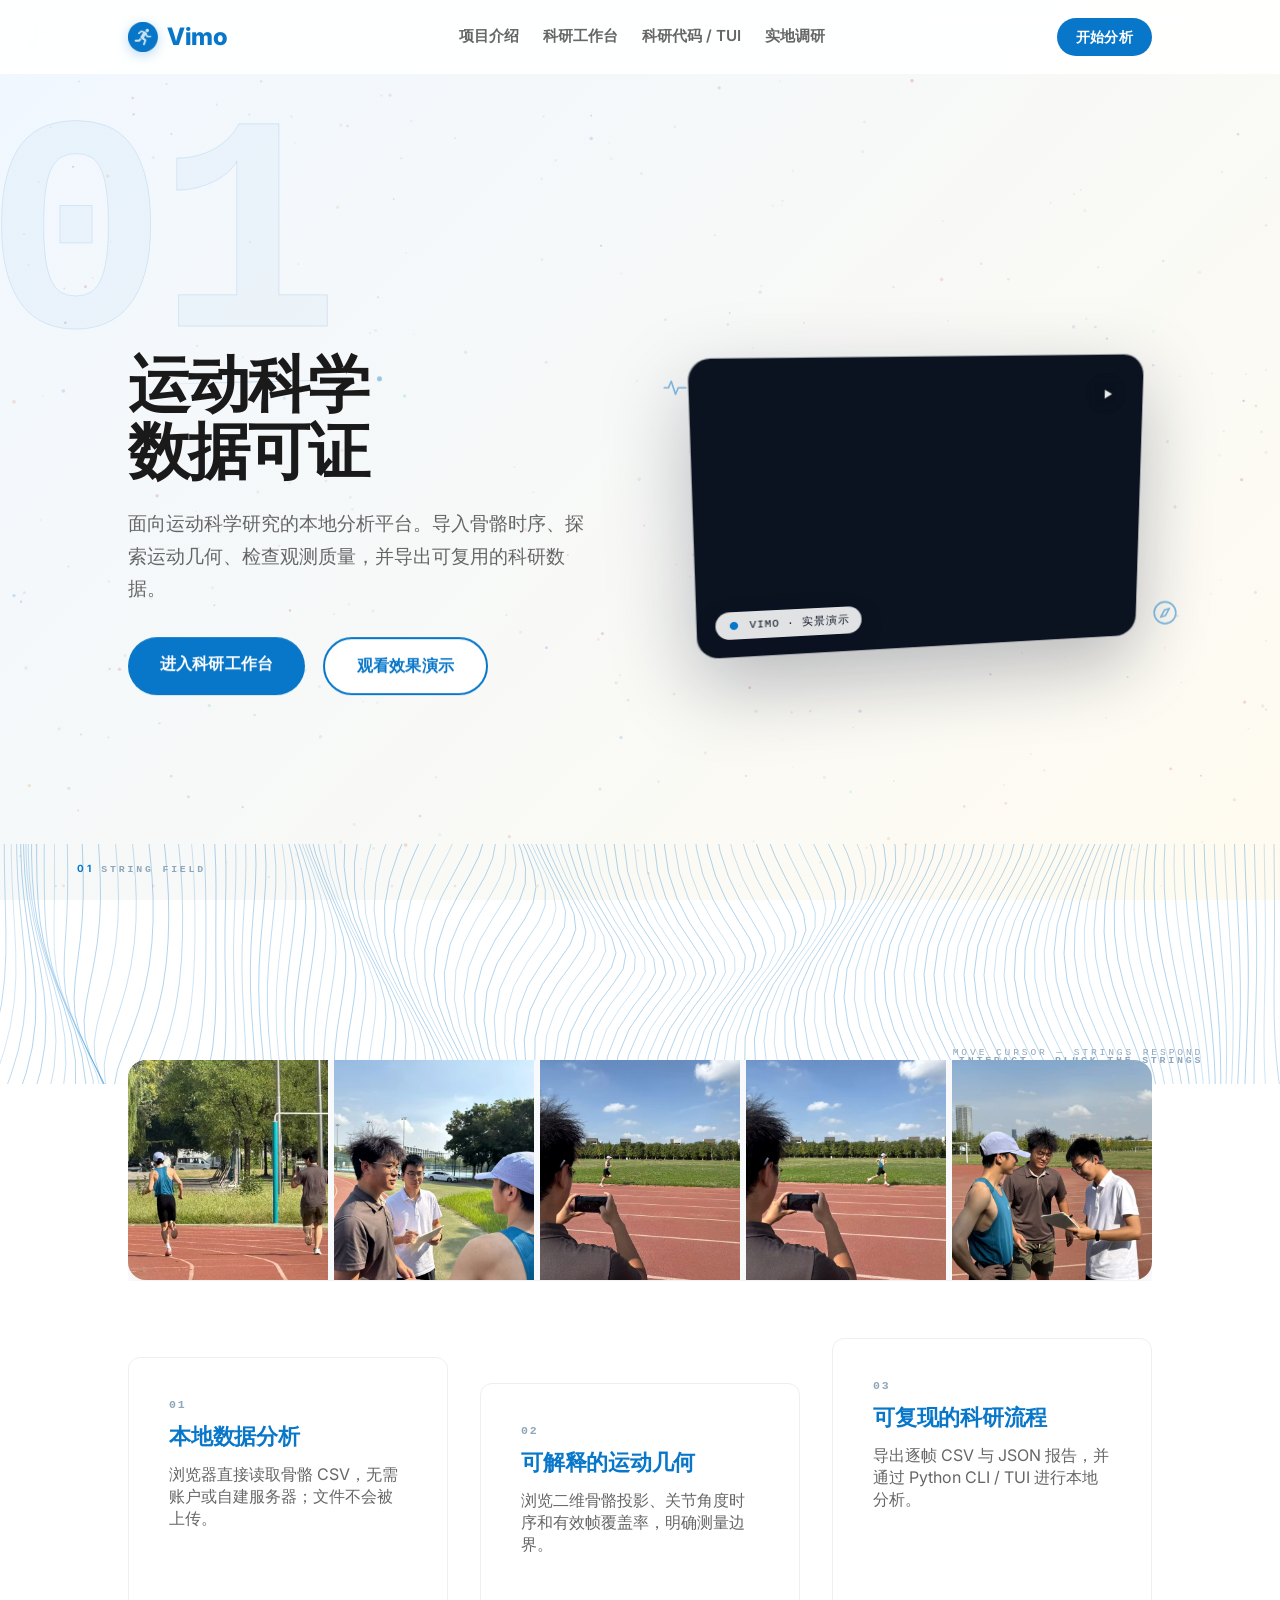
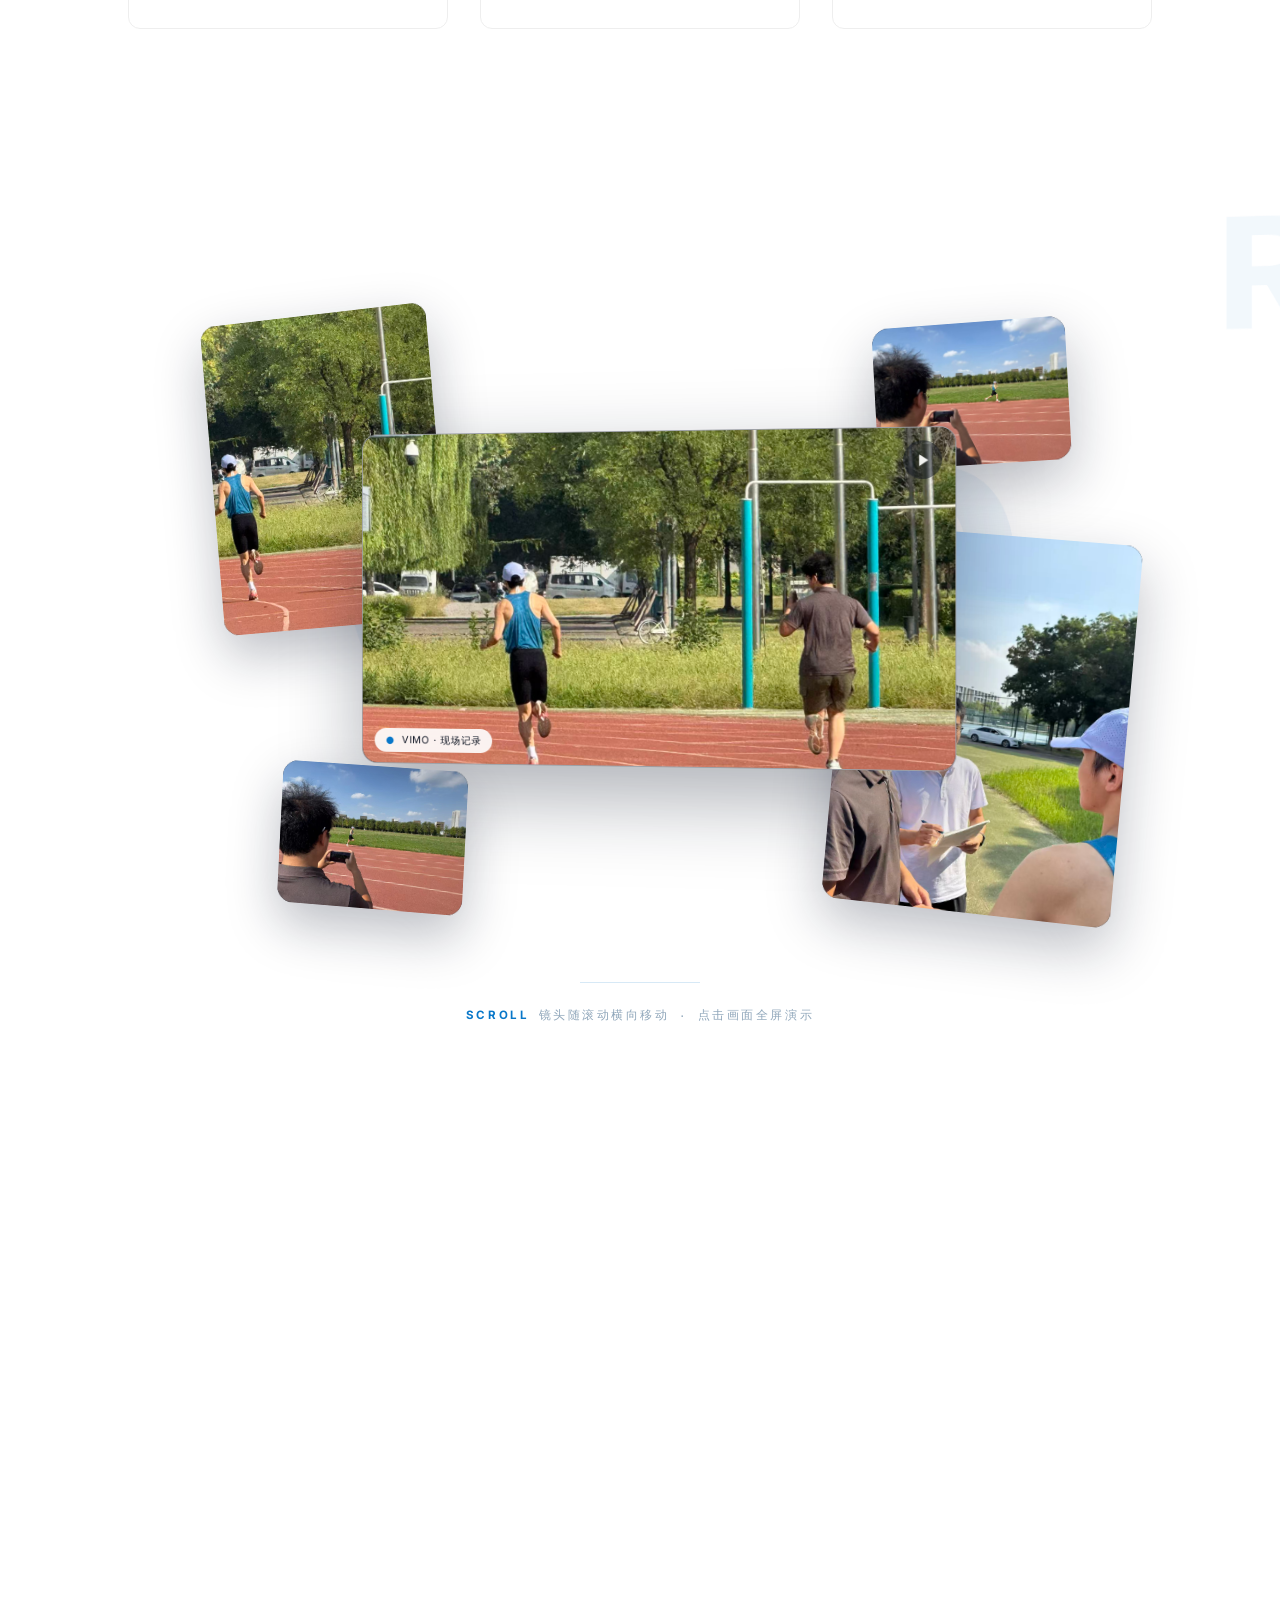
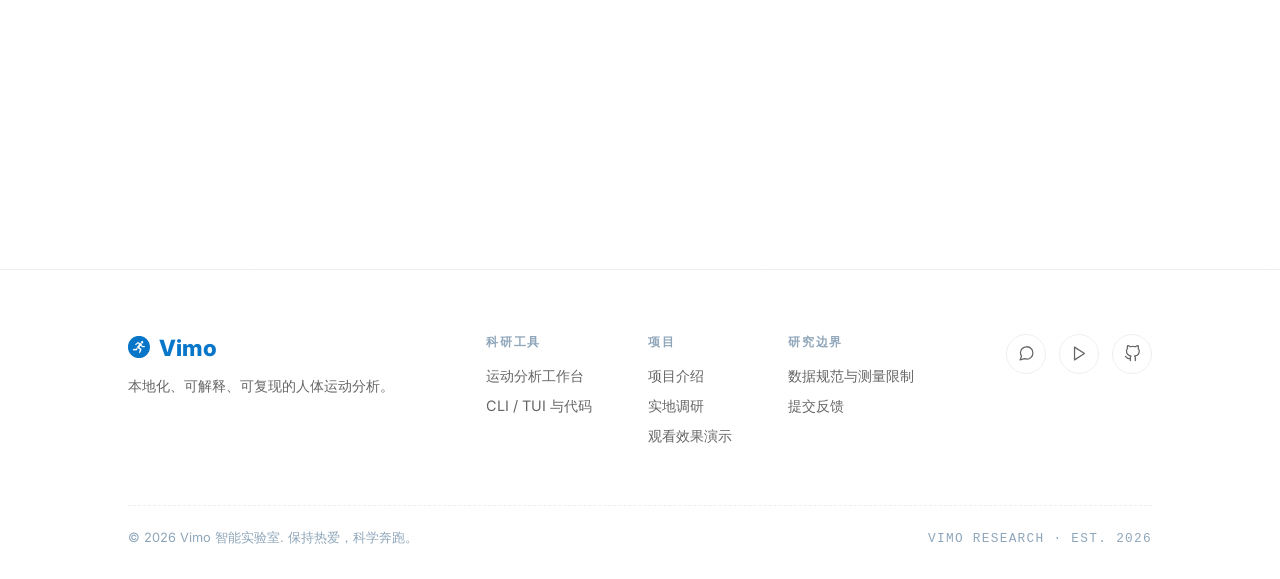
==== commit 52cd4f4f: "Reorient Vimo portal around local research tools" ====
--- a/index.html
+++ b/index.html
@@ -4,7 +4,7 @@
 <head>
     <meta charset="UTF-8">
     <meta name="viewport" content="width=device-width, initial-scale=1.0">
-    <title>Vimo 智能跑步门户</title>
+    <title>Vimo Research · 运动科研平台</title>
     <link href="https://fonts.googleapis.com/css2?family=Inter:wght@400;600;800&display=swap" rel="stylesheet">
 <style>
         :root {
@@ -1735,6 +1735,11 @@
             }
         }
     </style>
+<style>
+/* Keep legacy prototypes in source for migration; do not expose simulated community/auth/chat as live services. */
+#login,#forum,#chat,.a-separator:has(+ #login),.a-separator:has(+ #forum),.a-separator:has(+ #chat){display:none!important}
+nav .nav-links a{text-decoration:none}
+</style>
 </head>
 
 <body>
@@ -1748,102 +1753,12 @@
             Vimo
         </a>
         <div class="nav-links">
-            <!-- 应用下载 -->
-            <div class="nav-item">
-                <a class="nav-trigger active" onclick="showSection('download')" id="nav-download">应用下载
-                    <svg class="nav-caret" viewBox="0 0 24 24" fill="none" stroke="currentColor" stroke-width="2" stroke-linecap="round" stroke-linejoin="round"><polyline points="6 9 12 15 18 9"></polyline></svg>
-                </a>
-                <div class="dd-panel">
-                    <div class="dd-label"><i>01</i>应用下载</div>
-                    <button class="dd-item" onclick="showSection('download')">
-                        <svg class="dd-ic" width="18" height="18" viewBox="0 0 24 24" fill="none" stroke="currentColor" stroke-width="1.8" stroke-linecap="round" stroke-linejoin="round"><path d="M12 3v12"></path><polyline points="7 10 12 15 17 10"></polyline><path d="M5 21h14"></path></svg>
-                        <span class="dd-txt">下载 Android APK (v17)<small>本地 AI 姿态分析，无需联网</small></span>
-                        <svg class="dd-arrow" viewBox="0 0 24 24" fill="none" stroke="currentColor" stroke-width="2" stroke-linecap="round" stroke-linejoin="round"><polyline points="9 6 15 12 9 18"></polyline></svg>
-                    </button>
-                    <button class="dd-item" onclick="openDemoVideo()">
-                        <svg class="dd-ic" width="18" height="18" viewBox="0 0 24 24" fill="none" stroke="currentColor" stroke-width="1.8" stroke-linecap="round" stroke-linejoin="round"><polygon points="6 4 20 12 6 20 6 4"></polygon></svg>
-                        <span class="dd-txt">观看效果演示<small>看 Vimo 如何实时捕捉你的跑姿</small></span>
-                        <svg class="dd-arrow" viewBox="0 0 24 24" fill="none" stroke="currentColor" stroke-width="2" stroke-linecap="round" stroke-linejoin="round"><polyline points="9 6 15 12 9 18"></polyline></svg>
-                    </button>
-                    <div class="dd-divider"></div>
-                    <button class="dd-item" onclick="showSection('forum')">
-                        <svg class="dd-ic" width="18" height="18" viewBox="0 0 24 24" fill="none" stroke="currentColor" stroke-width="1.8" stroke-linecap="round" stroke-linejoin="round"><circle cx="12" cy="12" r="10"></circle><path d="M12 6v6l4 2"></path></svg>
-                        <span class="dd-txt">版本动态<small>查看 v17 更新与跑者反馈</small></span>
-                        <svg class="dd-arrow" viewBox="0 0 24 24" fill="none" stroke="currentColor" stroke-width="2" stroke-linecap="round" stroke-linejoin="round"><polyline points="9 6 15 12 9 18"></polyline></svg>
-                    </button>
-                </div>
-            </div>
-            <!-- 社区论坛 -->
-            <div class="nav-item">
-                <a class="nav-trigger" onclick="showSection('forum')" id="nav-forum">社区论坛
-                    <svg class="nav-caret" viewBox="0 0 24 24" fill="none" stroke="currentColor" stroke-width="2" stroke-linecap="round" stroke-linejoin="round"><polyline points="6 9 12 15 18 9"></polyline></svg>
-                </a>
-                <div class="dd-panel">
-                    <div class="dd-label"><i>03</i>社区论坛</div>
-                    <button class="dd-item" onclick="showSection('forum'); setTimeout(function(){ toggleEditor(); }, 450);">
-                        <svg class="dd-ic" width="18" height="18" viewBox="0 0 24 24" fill="none" stroke="currentColor" stroke-width="1.8" stroke-linecap="round" stroke-linejoin="round"><path d="M12 20h9"></path><path d="M16.5 3.5a2.1 2.1 0 0 1 3 3L7 19l-4 1 1-4Z"></path></svg>
-                        <span class="dd-txt">分享我的跑姿分析<small>发帖与其他跑者交流</small></span>
-                        <svg class="dd-arrow" viewBox="0 0 24 24" fill="none" stroke="currentColor" stroke-width="2" stroke-linecap="round" stroke-linejoin="round"><polyline points="9 6 15 12 9 18"></polyline></svg>
-                    </button>
-                    <button class="dd-item" onclick="showSection('forum')">
-                        <svg class="dd-ic" width="18" height="18" viewBox="0 0 24 24" fill="none" stroke="currentColor" stroke-width="1.8" stroke-linecap="round" stroke-linejoin="round"><path d="M4 9h16"></path><path d="M4 15h16"></path><path d="M10 3 8 21"></path><path d="M16 3l-2 18"></path></svg>
-                        <span class="dd-txt">浏览话题<small>跑姿分析 · 伤病康复 · 装备评测</small></span>
-                        <svg class="dd-arrow" viewBox="0 0 24 24" fill="none" stroke="currentColor" stroke-width="2" stroke-linecap="round" stroke-linejoin="round"><polyline points="9 6 15 12 9 18"></polyline></svg>
-                    </button>
-                </div>
-            </div>
-            <!-- AI 对话 -->
-            <div class="nav-item">
-                <a class="nav-trigger" onclick="showSection('chat')" id="nav-chat">AI 对话
-                    <svg class="nav-caret" viewBox="0 0 24 24" fill="none" stroke="currentColor" stroke-width="2" stroke-linecap="round" stroke-linejoin="round"><polyline points="6 9 12 15 18 9"></polyline></svg>
-                </a>
-                <div class="dd-panel">
-                    <div class="dd-label"><i>04</i>AI 对话</div>
-                    <button class="dd-item" onclick="showSection('chat')">
-                        <svg class="dd-ic" width="18" height="18" viewBox="0 0 24 24" fill="none" stroke="currentColor" stroke-width="1.8" stroke-linecap="round" stroke-linejoin="round"><path d="M21 11.5a8.38 8.38 0 0 1-.9 3.8 8.5 8.5 0 0 1-7.6 4.7 8.38 8.38 0 0 1-3.8-.9L3 21l1.9-5.7a8.38 8.38 0 0 1-.9-3.8 8.5 8.5 0 0 1 4.7-7.6 8.38 8.38 0 0 1 3.8-.9h.5a8.48 8.48 0 0 1 8 8v.5z"></path></svg>
-                        <span class="dd-txt">向 AI 教练提问<small>跑姿优化 · 伤病预防 · 训练计划</small></span>
-                        <svg class="dd-arrow" viewBox="0 0 24 24" fill="none" stroke="currentColor" stroke-width="2" stroke-linecap="round" stroke-linejoin="round"><polyline points="9 6 15 12 9 18"></polyline></svg>
-                    </button>
-                    <button class="dd-item" onclick="showSection('chat')">
-                        <svg class="dd-ic" width="18" height="18" viewBox="0 0 24 24" fill="none" stroke="currentColor" stroke-width="1.8" stroke-linecap="round" stroke-linejoin="round"><circle cx="11" cy="11" r="7"></circle><line x1="21" y1="21" x2="16.5" y2="16.5"></line></svg>
-                        <span class="dd-txt">热门检索<small>足底筋膜炎 · 步频训练 · 跑前热身</small></span>
-                        <svg class="dd-arrow" viewBox="0 0 24 24" fill="none" stroke="currentColor" stroke-width="2" stroke-linecap="round" stroke-linejoin="round"><polyline points="9 6 15 12 9 18"></polyline></svg>
-                    </button>
-                </div>
-            </div>
-            <!-- 登录 -->
-            <div class="nav-item">
-                <a class="nav-trigger" onclick="showSection('login')" id="nav-login">登录
-                    <svg class="nav-caret" viewBox="0 0 24 24" fill="none" stroke="currentColor" stroke-width="2" stroke-linecap="round" stroke-linejoin="round"><polyline points="6 9 12 15 18 9"></polyline></svg>
-                </a>
-                <div class="dd-panel">
-                    <div class="dd-label"><i>02</i>登录 / 注册</div>
-                    <button class="dd-item" onclick="showSection('login'); setLoginMode('phone');">
-                        <svg class="dd-ic" width="18" height="18" viewBox="0 0 24 24" fill="none" stroke="currentColor" stroke-width="1.8" stroke-linecap="round" stroke-linejoin="round"><rect x="7" y="2" width="10" height="20" rx="2.5"></rect><line x1="10" y1="18" x2="14" y2="18"></line></svg>
-                        <span class="dd-txt">手机号登录<small>短信验证码，快捷安全</small></span>
-                        <svg class="dd-arrow" viewBox="0 0 24 24" fill="none" stroke="currentColor" stroke-width="2" stroke-linecap="round" stroke-linejoin="round"><polyline points="9 6 15 12 9 18"></polyline></svg>
-                    </button>
-                    <button class="dd-item" onclick="showSection('login'); setLoginMode('email');">
-                        <svg class="dd-ic" width="18" height="18" viewBox="0 0 24 24" fill="none" stroke="currentColor" stroke-width="1.8" stroke-linecap="round" stroke-linejoin="round"><rect x="2" y="4" width="20" height="16" rx="3"></rect><path d="m2 7 10 7L22 7"></path></svg>
-                        <span class="dd-txt">邮箱登录<small>输入邮箱与密码</small></span>
-                        <svg class="dd-arrow" viewBox="0 0 24 24" fill="none" stroke="currentColor" stroke-width="2" stroke-linecap="round" stroke-linejoin="round"><polyline points="9 6 15 12 9 18"></polyline></svg>
-                    </button>
-                    <button class="dd-item" onclick="showSection('login'); setLoginMode('wechat');">
-                        <svg class="dd-ic" width="18" height="18" viewBox="0 0 24 24" fill="none" stroke="currentColor" stroke-width="1.8" stroke-linecap="round" stroke-linejoin="round"><path d="M9.5 3C5.9 3 3 5.6 3 8.8c0 1.9 1 3.5 2.6 4.6L5 16l2.9-1.5c.5.1 1 .2 1.6.2 3.6 0 6.5-2.6 6.5-5.9S13.1 3 9.5 3z"></path><path d="M21 14.4c0-2.6-2.5-4.8-5.6-4.8s-5.6 2.1-5.6 4.8 2.5 4.8 5.6 4.8c.5 0 1-.1 1.5-.2L19 20.5l-.6-1.8c1.5-1 2.6-2.5 2.6-4.3z"></path></svg>
-                        <span class="dd-txt">微信登录<small>扫码一键授权</small></span>
-                        <svg class="dd-arrow" viewBox="0 0 24 24" fill="none" stroke="currentColor" stroke-width="2" stroke-linecap="round" stroke-linejoin="round"><polyline points="9 6 15 12 9 18"></polyline></svg>
-                    </button>
-                    <div class="dd-divider"></div>
-                    <button class="dd-item" onclick="showSection('login')">
-                        <svg class="dd-ic" width="18" height="18" viewBox="0 0 24 24" fill="none" stroke="currentColor" stroke-width="1.8" stroke-linecap="round" stroke-linejoin="round"><path d="M16 21v-2a4 4 0 0 0-4-4H6a4 4 0 0 0-4 4v2"></path><circle cx="9" cy="7" r="4"></circle><path d="M19 8v6"></path><path d="M22 11h-6"></path></svg>
-                        <span class="dd-txt">快速注册<small>还没有账号？立即创建</small></span>
-                        <svg class="dd-arrow" viewBox="0 0 24 24" fill="none" stroke="currentColor" stroke-width="2" stroke-linecap="round" stroke-linejoin="round"><polyline points="9 6 15 12 9 18"></polyline></svg>
-                    </button>
-                </div>
-            </div>
+            <a class="nav-trigger active" href="#download">项目介绍</a>
+            <a class="nav-trigger" href="research/index.html">科研工作台</a>
+            <a class="nav-trigger" href="https://github.com/Liangebra/Vimo">科研代码 / TUI</a>
+            <a class="nav-trigger" href="#reel">实地调研</a>
         </div>
-        <button class="btn-flat btn-primary" onclick="showSection('login')"
-            style="padding: 0.6rem 1.2rem; font-size: 0.9rem; border-radius: 50px;">个人中心</button>
+        <a class="btn-flat btn-primary" href="research/index.html" style="padding:0.6rem 1.2rem;font-size:0.9rem;border-radius:50px;text-decoration:none;">开始分析</a>
     </nav>
 
     <!-- Download Section (Default) -->
@@ -1855,14 +1770,14 @@
             <div class="stage-copy">
                 <span class="string-line sl-1" aria-hidden="true"></span>
                 <h1 class="hero-title tl-split" data-reveal>
-                    <span class="tl"><span class="tl-inner">数据驱动</span></span>
-                    <span class="tl"><span class="tl-inner">科学跑步</span></span>
+                    <span class="tl"><span class="tl-inner">运动科学</span></span>
+                    <span class="tl"><span class="tl-inner">数据可证</span></span>
                 </h1>
                 <p class="hero-sub" data-reveal style="--rd: 0.15s; max-width: 460px;">
-                    利用移动端摄像头实时捕捉姿态，提供基于生物力学的精准建议。
+                    面向运动科学研究的本地分析平台。导入骨骼时序、探索运动几何、检查观测质量，并导出可复用的科研数据。
                 </p>
                 <div class="hero-actions" data-reveal style="--rd: 0.3s;">
-                    <button class="btn-flat btn-primary">下载 Android APK (v17)</button>
+                    <a class="btn-flat btn-primary" href="research/index.html" style="text-decoration:none;">进入科研工作台</a>
                     <button class="btn-flat btn-outline" onclick="openDemoVideo()">观看效果演示</button>
                 </div>
             </div>
@@ -1907,18 +1822,18 @@
         <div class="grid feat-zone" data-reveal>
             <div class="feat-card">
                 <span class="feat-no">01</span>
-                <h3 style="color: var(--primary);">极速 AI 推理</h3>
-                <p>在本地直接运行 MediaPipe，无需上传数据，保护隐私的同时保持实时动态分析。</p>
+                <h3 style="color: var(--primary);">本地数据分析</h3>
+                <p>浏览器直接读取骨骼 CSV，无需账户或自建服务器；文件不会被上传。</p>
             </div>
             <div class="feat-card">
                 <span class="feat-no">02</span>
-                <h3 style="color: var(--primary);">骨架实时映射</h3>
-                <p>33个关键点高频采集，将复杂的生物力学数据转化为直观的骨骼动画反馈。</p>
+                <h3 style="color: var(--primary);">可解释的运动几何</h3>
+                <p>浏览二维骨骼投影、关节角度时序和有效帧覆盖率，明确测量边界。</p>
             </div>
             <div class="feat-card">
                 <span class="feat-no">03</span>
-                <h3 style="color: var(--primary);">个性化运动建议</h3>
-                <p>根据您的步频与倾角，AI 教练提供量身定制的训练建议，助力跑姿进化。</p>
+                <h3 style="color: var(--primary);">可复现的科研流程</h3>
+                <p>导出逐帧 CSV 与 JSON 报告，并通过 Python CLI / TUI 进行本地分析。</p>
             </div>
         </div>
     </section>
@@ -2237,28 +2152,13 @@
                     <img src="icon/logo_web.png" alt="Vimo logo" style="height: 22px; width: auto;">
                     Vimo
                 </div>
-                <p>用 AI 重新定义跑步。摄像头实时捕捉姿态，让每一次落步都有数据可依。</p>
+                <p>本地化、可解释、可复现的人体运动分析。</p>
             </div>
 
             <div class="footer-cols">
-                <div>
-                    <h5>产品</h5>
-                    <a href="#">下载 Android APK</a>
-                    <a href="#" onclick="event.preventDefault(); openDemoVideo();">观看效果演示</a>
-                    <a href="#">版本记录</a>
-                </div>
-                <div>
-                    <h5>社区</h5>
-                    <a href="#">交流平台</a>
-                    <a href="#">AI 教练</a>
-                    <a href="#">跑姿分析</a>
-                </div>
-                <div>
-                    <h5>支持</h5>
-                    <a href="#">帮助中心</a>
-                    <a href="#">隐私政策</a>
-                    <a href="#">联系我们</a>
-                </div>
+                <div><h5>科研工具</h5><a href="research/index.html">运动分析工作台</a><a href="https://github.com/Liangebra/Vimo">CLI / TUI 与代码</a></div>
+                <div><h5>项目</h5><a href="#download">项目介绍</a><a href="#reel">实地调研</a><a href="#" onclick="event.preventDefault(); openDemoVideo();">观看效果演示</a></div>
+                <div><h5>研究边界</h5><a href="research/index.html">数据规范与测量限制</a><a href="https://github.com/Liangebra/Vimo/issues">提交反馈</a></div>
             </div>
 
             <div class="footer-social">
@@ -2272,7 +2172,7 @@
                         <polygon points="5 3 19 12 5 21 5 3"></polygon>
                     </svg>
                 </a>
-                <a href="#" class="social-btn" title="GitHub" aria-label="GitHub" style="display: inline-flex; align-items: center; justify-content: center;">
+                <a href="https://github.com/Liangebra/Vimo" class="social-btn" title="GitHub" aria-label="GitHub" style="display: inline-flex; align-items: center; justify-content: center;">
                     <svg width="17" height="17" viewBox="0 0 24 24" fill="none" stroke="currentColor" stroke-width="1.8" stroke-linecap="round" stroke-linejoin="round">
                         <path d="M9 19c-5 1.5-5-2.5-7-3m14 6v-3.87a3.37 3.37 0 0 0-.94-2.61c3.14-.35 6.44-1.54 6.44-7A5.44 5.44 0 0 0 20 4.77 5.07 5.07 0 0 0 19.91 1S18.73.65 16 2.48a13.38 13.38 0 0 0-7 0C6.27.65 5.09 1 5.09 1A5.07 5.07 0 0 0 5 4.77a5.44 5.44 0 0 0-1.5 3.78c0 5.42 3.3 6.61 6.44 7A3.37 3.37 0 0 0 9 18.13V22"></path>
                     </svg>
@@ -2282,7 +2182,7 @@
 
         <div class="footer-bottom">
             <span>© 2026 Vimo 智能实验室. 保持热爱，科学奔跑。</span>
-            <span class="mono-tag">VIMO · EST. 2026 · v17</span>
+            <span class="mono-tag">VIMO RESEARCH · EST. 2026</span>
         </div>
     </footer>
 
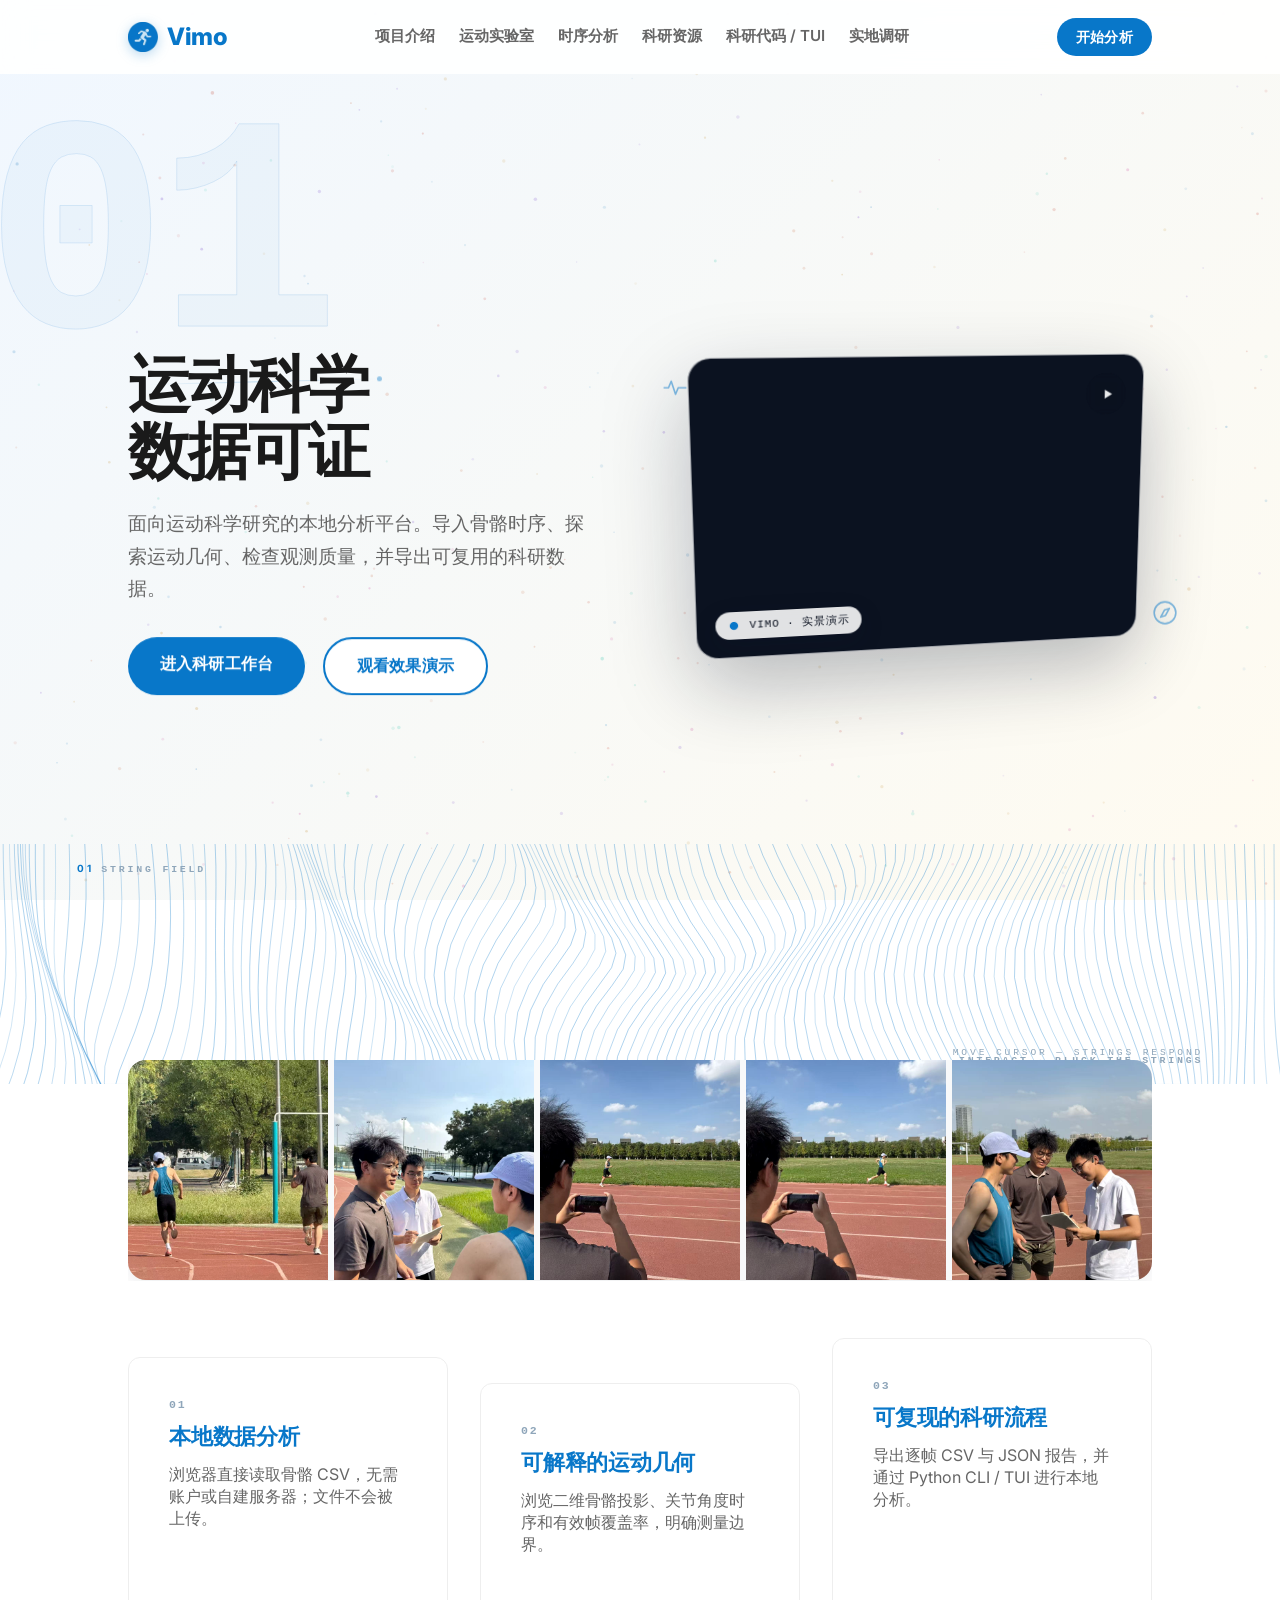
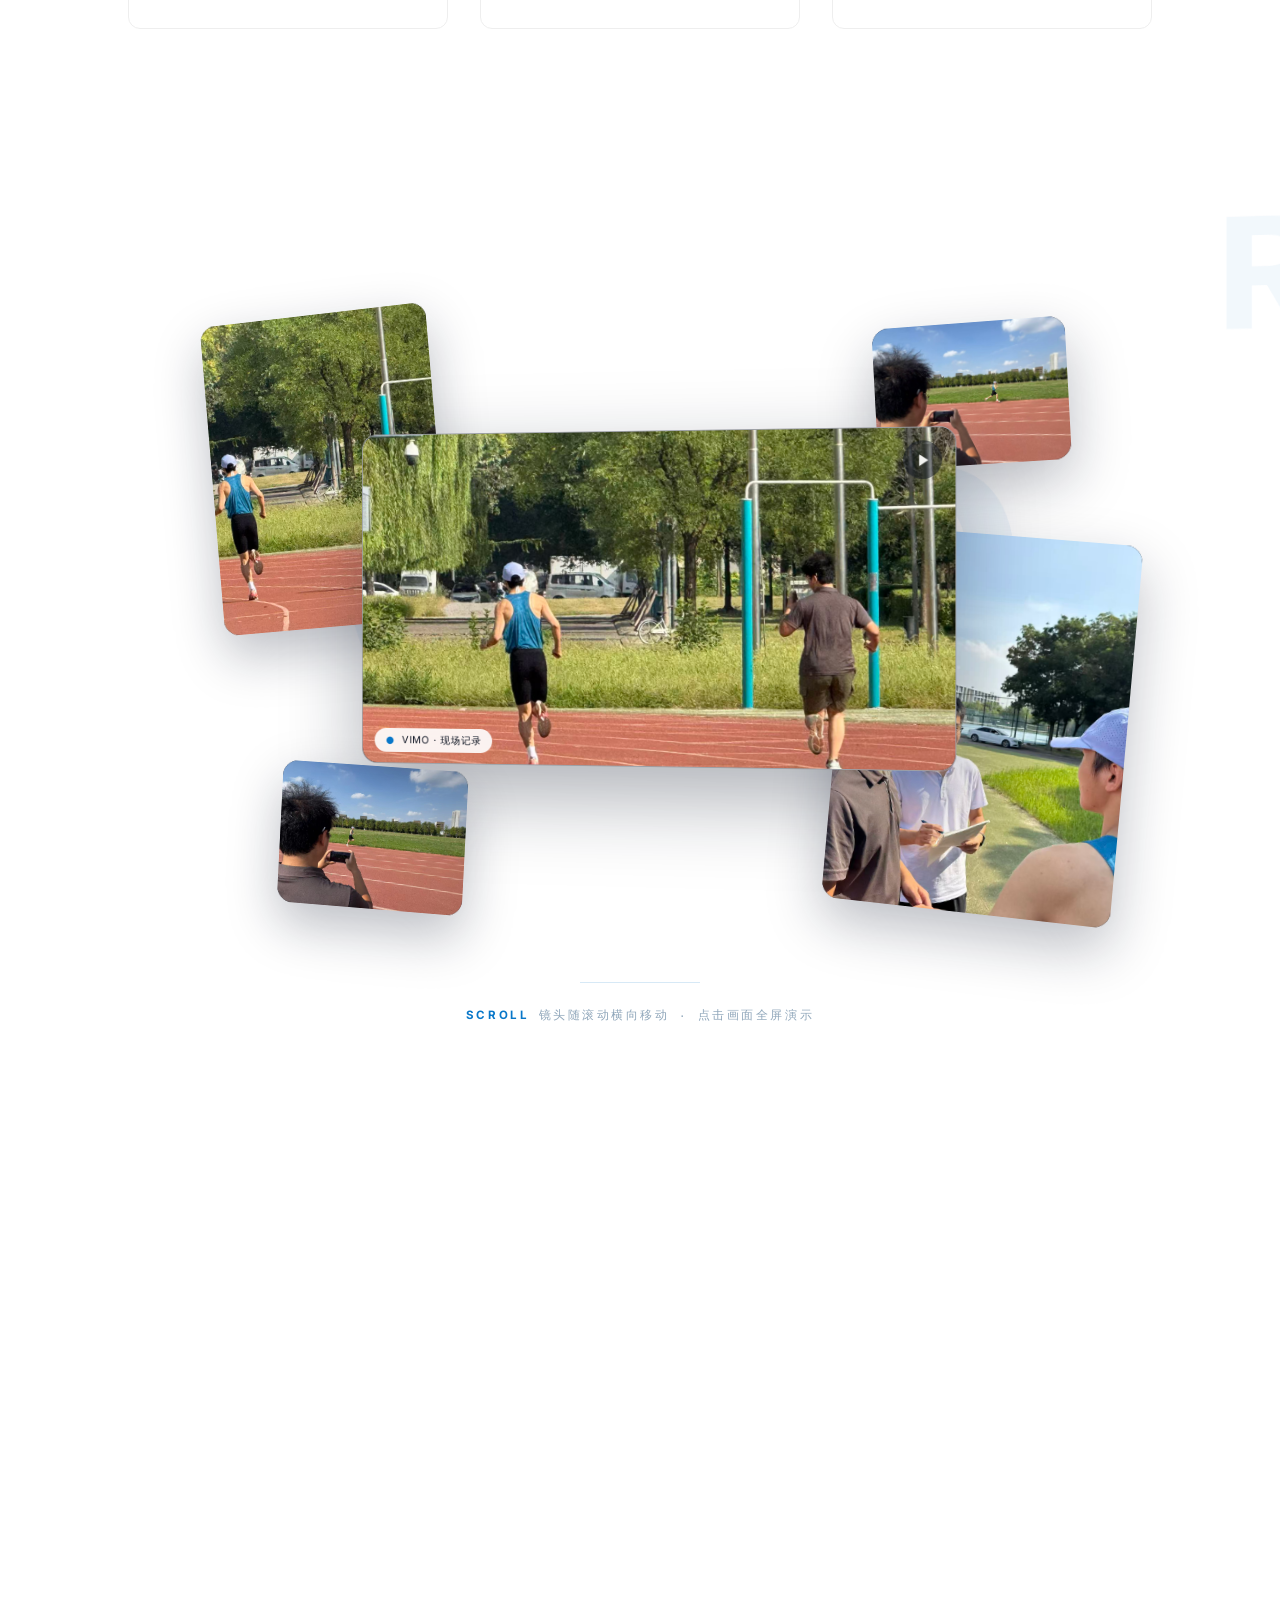
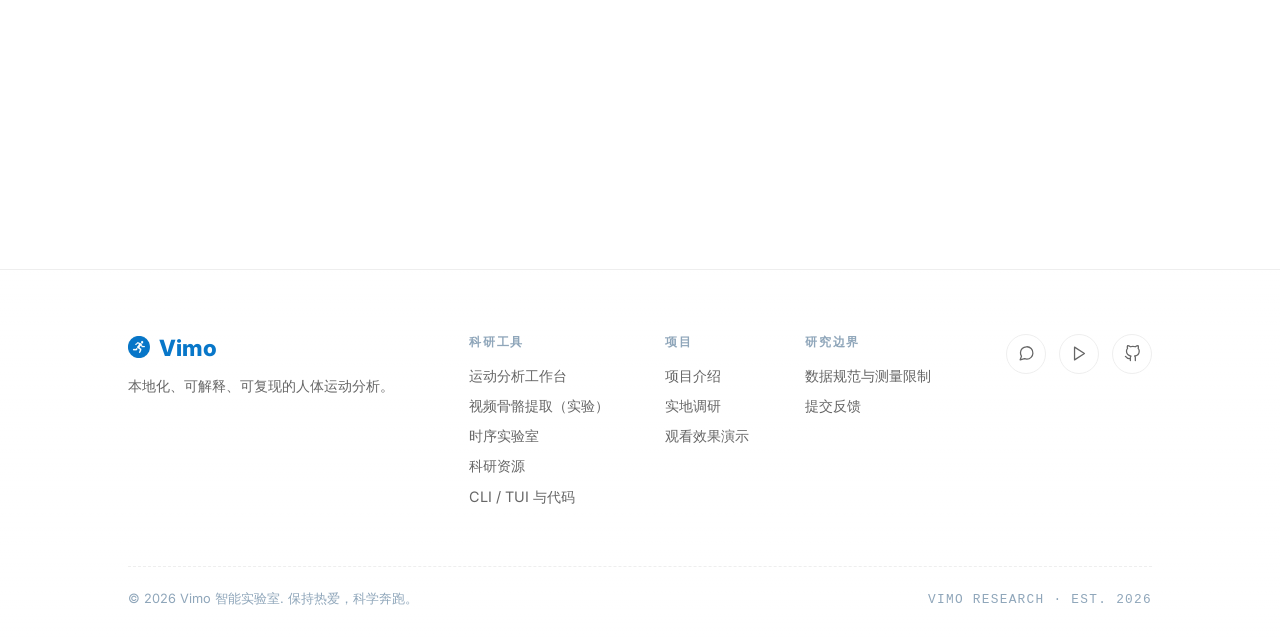
==== commit e7673564: "Connect research platform modules and document experimental workflow" ====
--- a/index.html
+++ b/index.html
@@ -1754,7 +1754,7 @@
         </a>
         <div class="nav-links">
             <a class="nav-trigger active" href="#download">项目介绍</a>
-            <a class="nav-trigger" href="research/index.html">科研工作台</a>
+            <a class="nav-trigger" href="research/index.html">运动实验室</a><a class="nav-trigger" href="research/experiments.html">时序分析</a><a class="nav-trigger" href="research/resources.html">科研资源</a>
             <a class="nav-trigger" href="https://github.com/Liangebra/Vimo">科研代码 / TUI</a>
             <a class="nav-trigger" href="#reel">实地调研</a>
         </div>
@@ -2156,7 +2156,7 @@
             </div>
 
             <div class="footer-cols">
-                <div><h5>科研工具</h5><a href="research/index.html">运动分析工作台</a><a href="https://github.com/Liangebra/Vimo">CLI / TUI 与代码</a></div>
+                <div><h5>科研工具</h5><a href="research/index.html">运动分析工作台</a><a href="research/video.html">视频骨骼提取（实验）</a><a href="research/experiments.html">时序实验室</a><a href="research/resources.html">科研资源</a><a href="https://github.com/Liangebra/Vimo">CLI / TUI 与代码</a></div>
                 <div><h5>项目</h5><a href="#download">项目介绍</a><a href="#reel">实地调研</a><a href="#" onclick="event.preventDefault(); openDemoVideo();">观看效果演示</a></div>
                 <div><h5>研究边界</h5><a href="research/index.html">数据规范与测量限制</a><a href="https://github.com/Liangebra/Vimo/issues">提交反馈</a></div>
             </div>
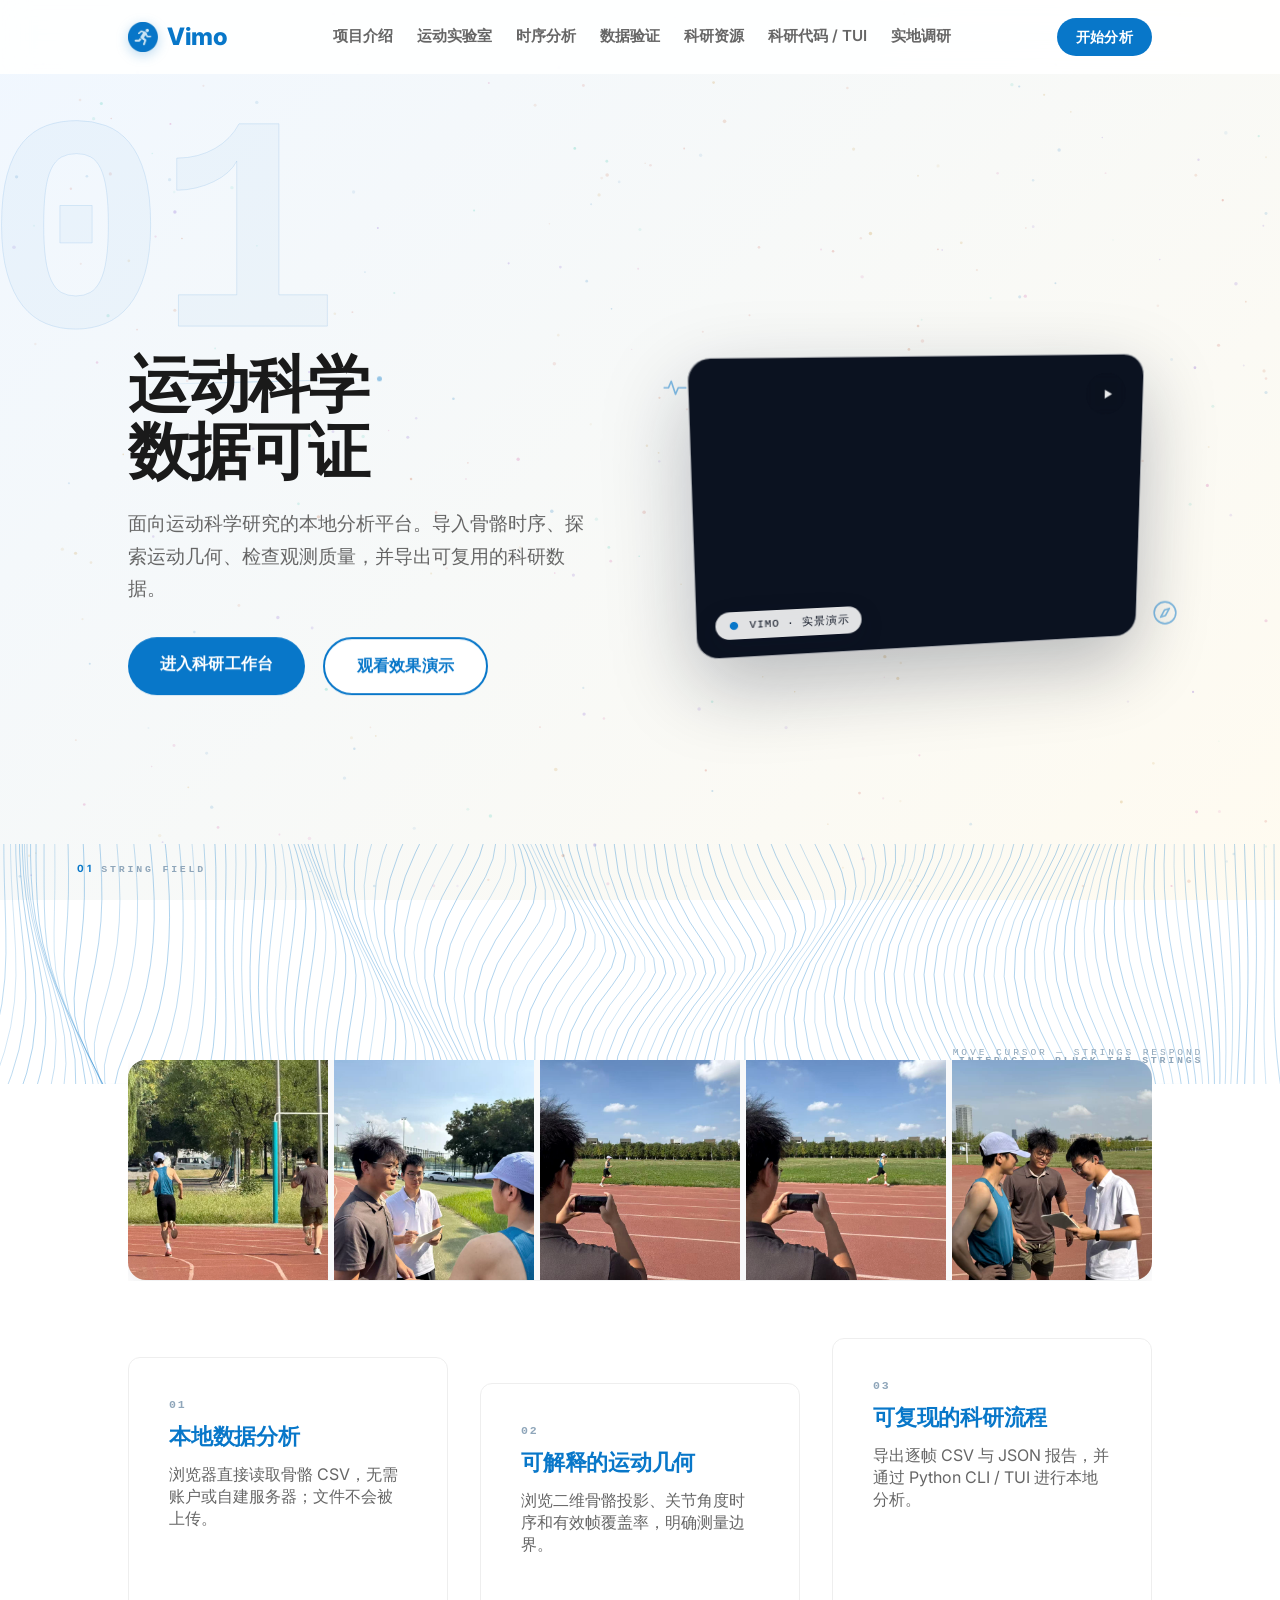
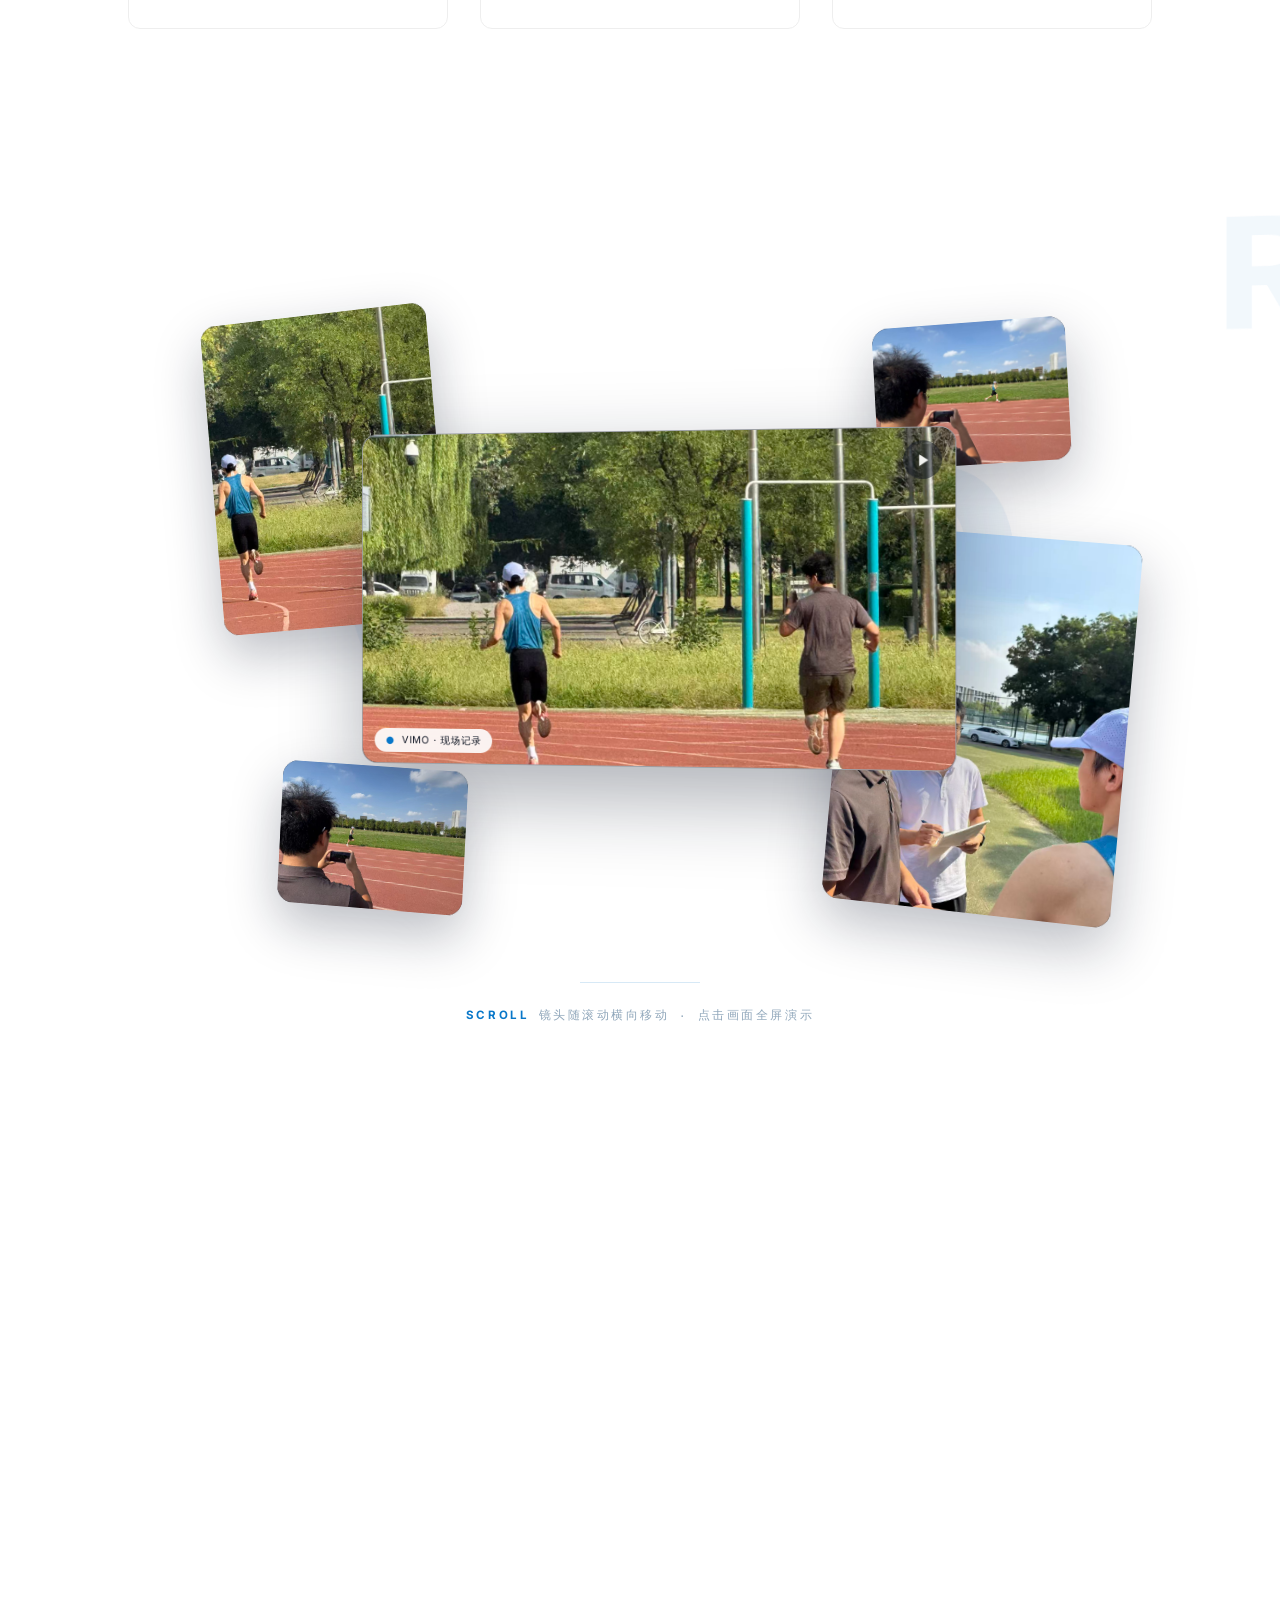
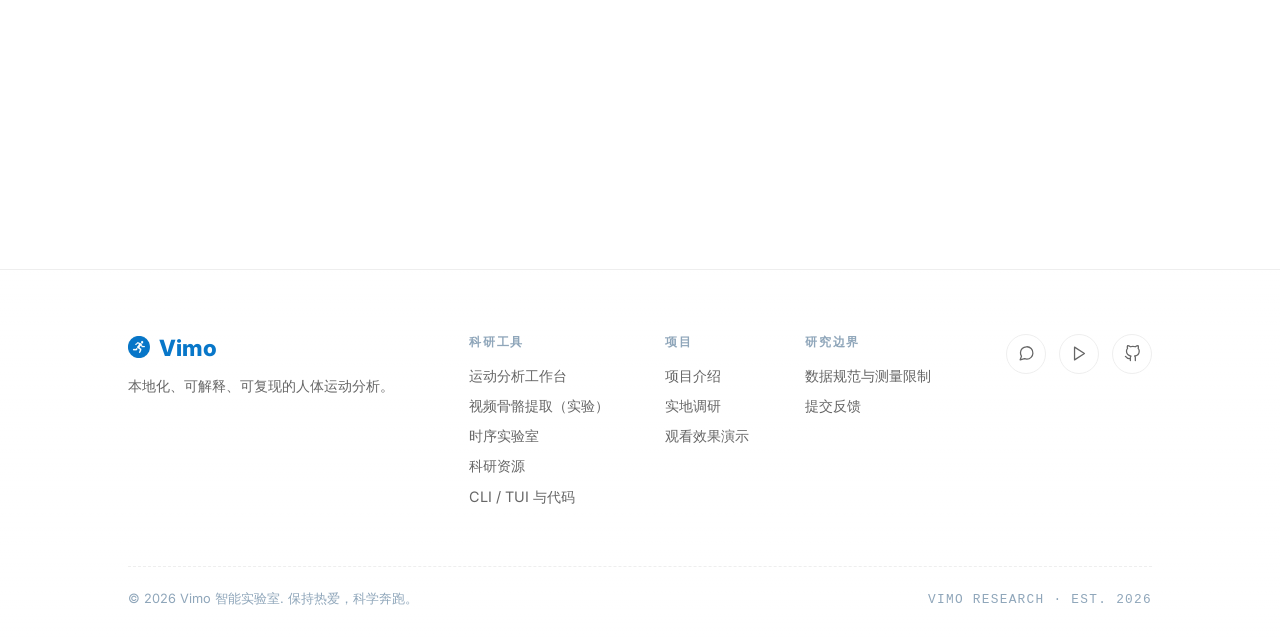
==== commit f679f398: "Connect reference validation and downloadable research resources" ====
--- a/index.html
+++ b/index.html
@@ -1754,7 +1754,7 @@
         </a>
         <div class="nav-links">
             <a class="nav-trigger active" href="#download">项目介绍</a>
-            <a class="nav-trigger" href="research/index.html">运动实验室</a><a class="nav-trigger" href="research/experiments.html">时序分析</a><a class="nav-trigger" href="research/resources.html">科研资源</a>
+            <a class="nav-trigger" href="research/index.html">运动实验室</a><a class="nav-trigger" href="research/experiments.html">时序分析</a><a class="nav-trigger" href="research/validation.html">数据验证</a><a class="nav-trigger" href="research/resources.html">科研资源</a>
             <a class="nav-trigger" href="https://github.com/Liangebra/Vimo">科研代码 / TUI</a>
             <a class="nav-trigger" href="#reel">实地调研</a>
         </div>
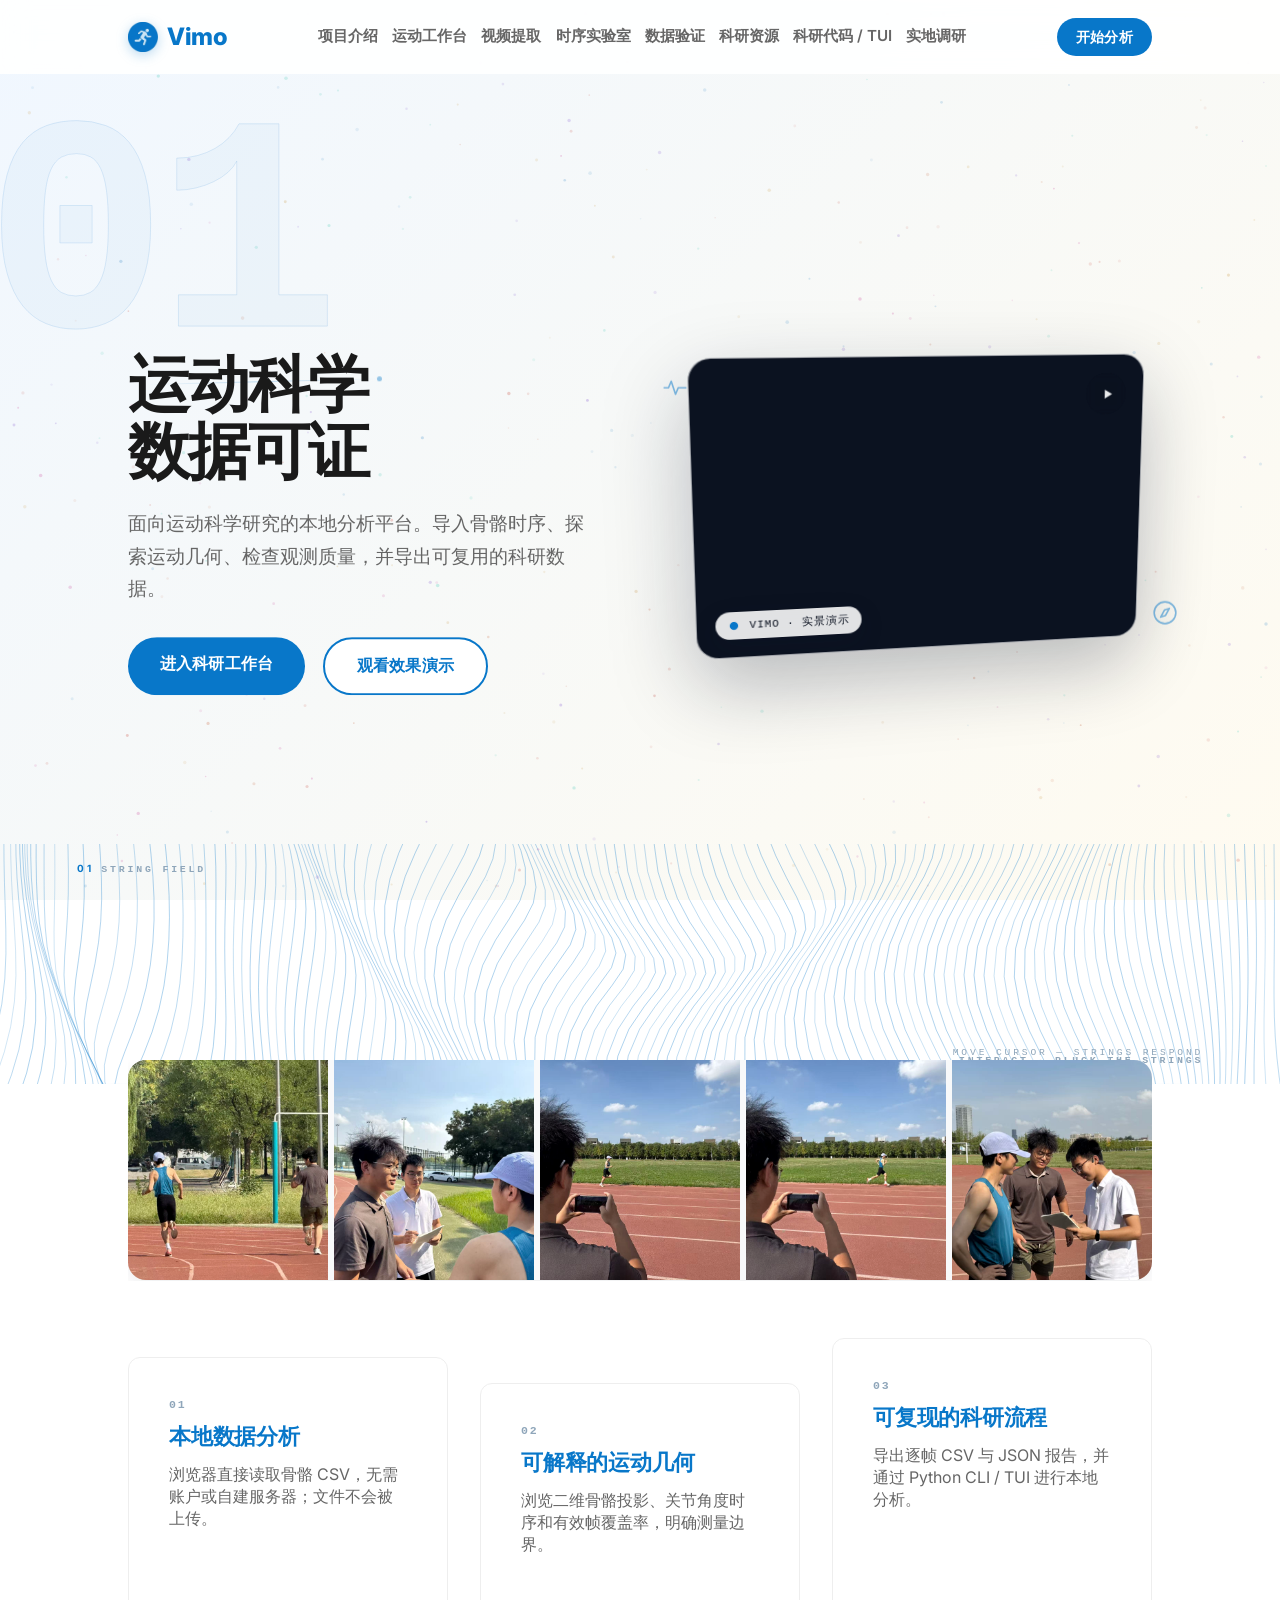
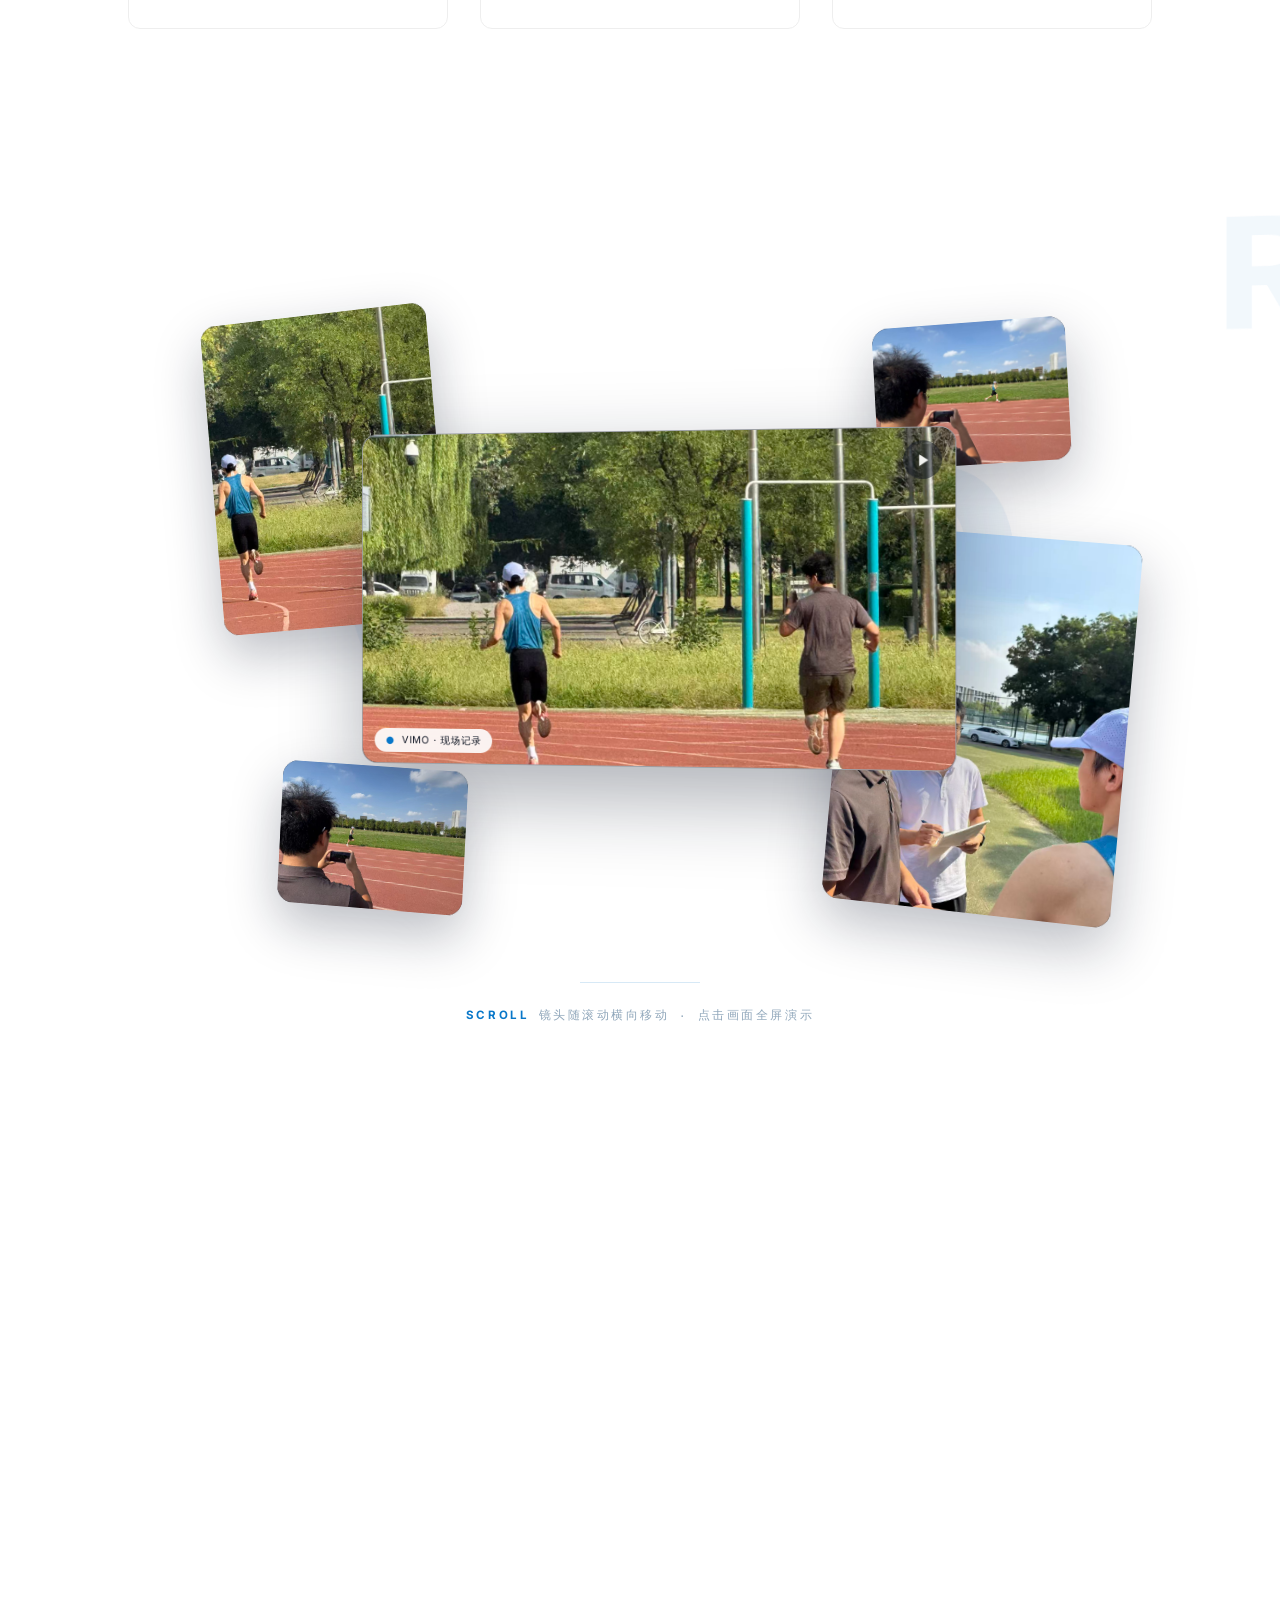
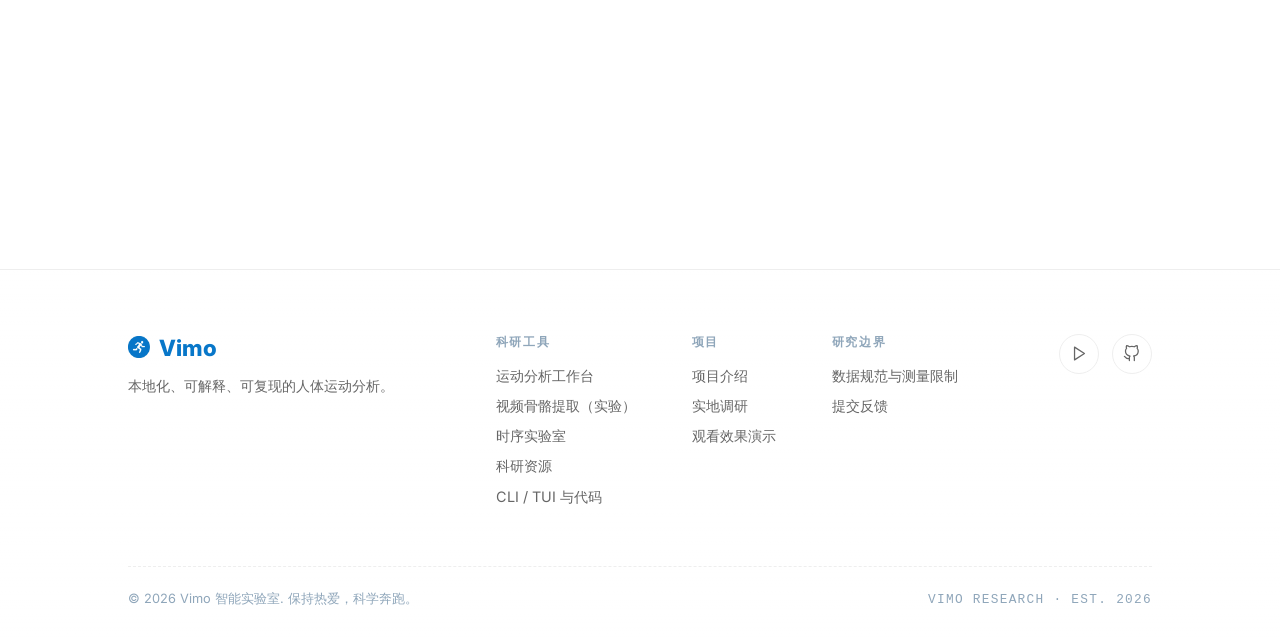
==== commit 8b1e6381: "Align portal navigation with research workspace and mobile layout" ====
--- a/index.html
+++ b/index.html
@@ -1739,6 +1739,11 @@
 /* Keep legacy prototypes in source for migration; do not expose simulated community/auth/chat as live services. */
 #login,#forum,#chat,.a-separator:has(+ #login),.a-separator:has(+ #forum),.a-separator:has(+ #chat){display:none!important}
 nav .nav-links a{text-decoration:none}
+nav .nav-links{gap:clamp(8px,1.1vw,20px);flex-wrap:wrap;justify-content:center}
+nav .nav-trigger{white-space:nowrap;font-size:clamp(.8rem,1vw,.95rem)}
+@media(max-width:1100px){body>nav{padding:12px 4%;flex-wrap:wrap;gap:10px}body>nav .nav-links{order:3;width:100%;justify-content:flex-start;overflow-x:auto;flex-wrap:nowrap;padding:3px 0 7px}body>nav .logo{margin-right:auto}}
+@media(max-width:480px){body>nav{position:relative}body>nav .nav-links{gap:15px}body>nav .btn-flat{padding:7px 12px!important}}
+
 </style>
 </head>
 
@@ -1754,7 +1759,7 @@
         </a>
         <div class="nav-links">
             <a class="nav-trigger active" href="#download">项目介绍</a>
-            <a class="nav-trigger" href="research/index.html">运动实验室</a><a class="nav-trigger" href="research/experiments.html">时序分析</a><a class="nav-trigger" href="research/validation.html">数据验证</a><a class="nav-trigger" href="research/resources.html">科研资源</a>
+            <a class="nav-trigger" href="research/index.html">运动工作台</a><a class="nav-trigger" href="research/video.html">视频提取</a><a class="nav-trigger" href="research/experiments.html">时序实验室</a><a class="nav-trigger" href="research/validation.html">数据验证</a><a class="nav-trigger" href="research/resources.html">科研资源</a>
             <a class="nav-trigger" href="https://github.com/Liangebra/Vimo">科研代码 / TUI</a>
             <a class="nav-trigger" href="#reel">实地调研</a>
         </div>
@@ -2162,12 +2167,8 @@
             </div>
 
             <div class="footer-social">
-                <a href="#" class="social-btn" title="微信社区" aria-label="微信社区" style="display: inline-flex; align-items: center; justify-content: center;">
-                    <svg width="17" height="17" viewBox="0 0 24 24" fill="none" stroke="currentColor" stroke-width="1.8" stroke-linecap="round" stroke-linejoin="round">
-                        <path d="M21 11.5a8.38 8.38 0 0 1-8.5 8.3 8.9 8.9 0 0 1-3.2-.6L3 21l1.9-5.2a8.2 8.2 0 0 1-1.4-4.8A8.38 8.38 0 0 1 12 2.5a8.38 8.38 0 0 1 9 9z"></path>
-                    </svg>
-                </a>
-                <a href="#" class="social-btn" title="演示视频" aria-label="演示视频" style="display: inline-flex; align-items: center; justify-content: center;">
+                
+                <a href="#" onclick="event.preventDefault();openDemoVideo()" class="social-btn" title="演示视频" aria-label="演示视频" style="display: inline-flex; align-items: center; justify-content: center;">
                     <svg width="17" height="17" viewBox="0 0 24 24" fill="none" stroke="currentColor" stroke-width="1.8" stroke-linecap="round" stroke-linejoin="round">
                         <polygon points="5 3 19 12 5 21 5 3"></polygon>
                     </svg>
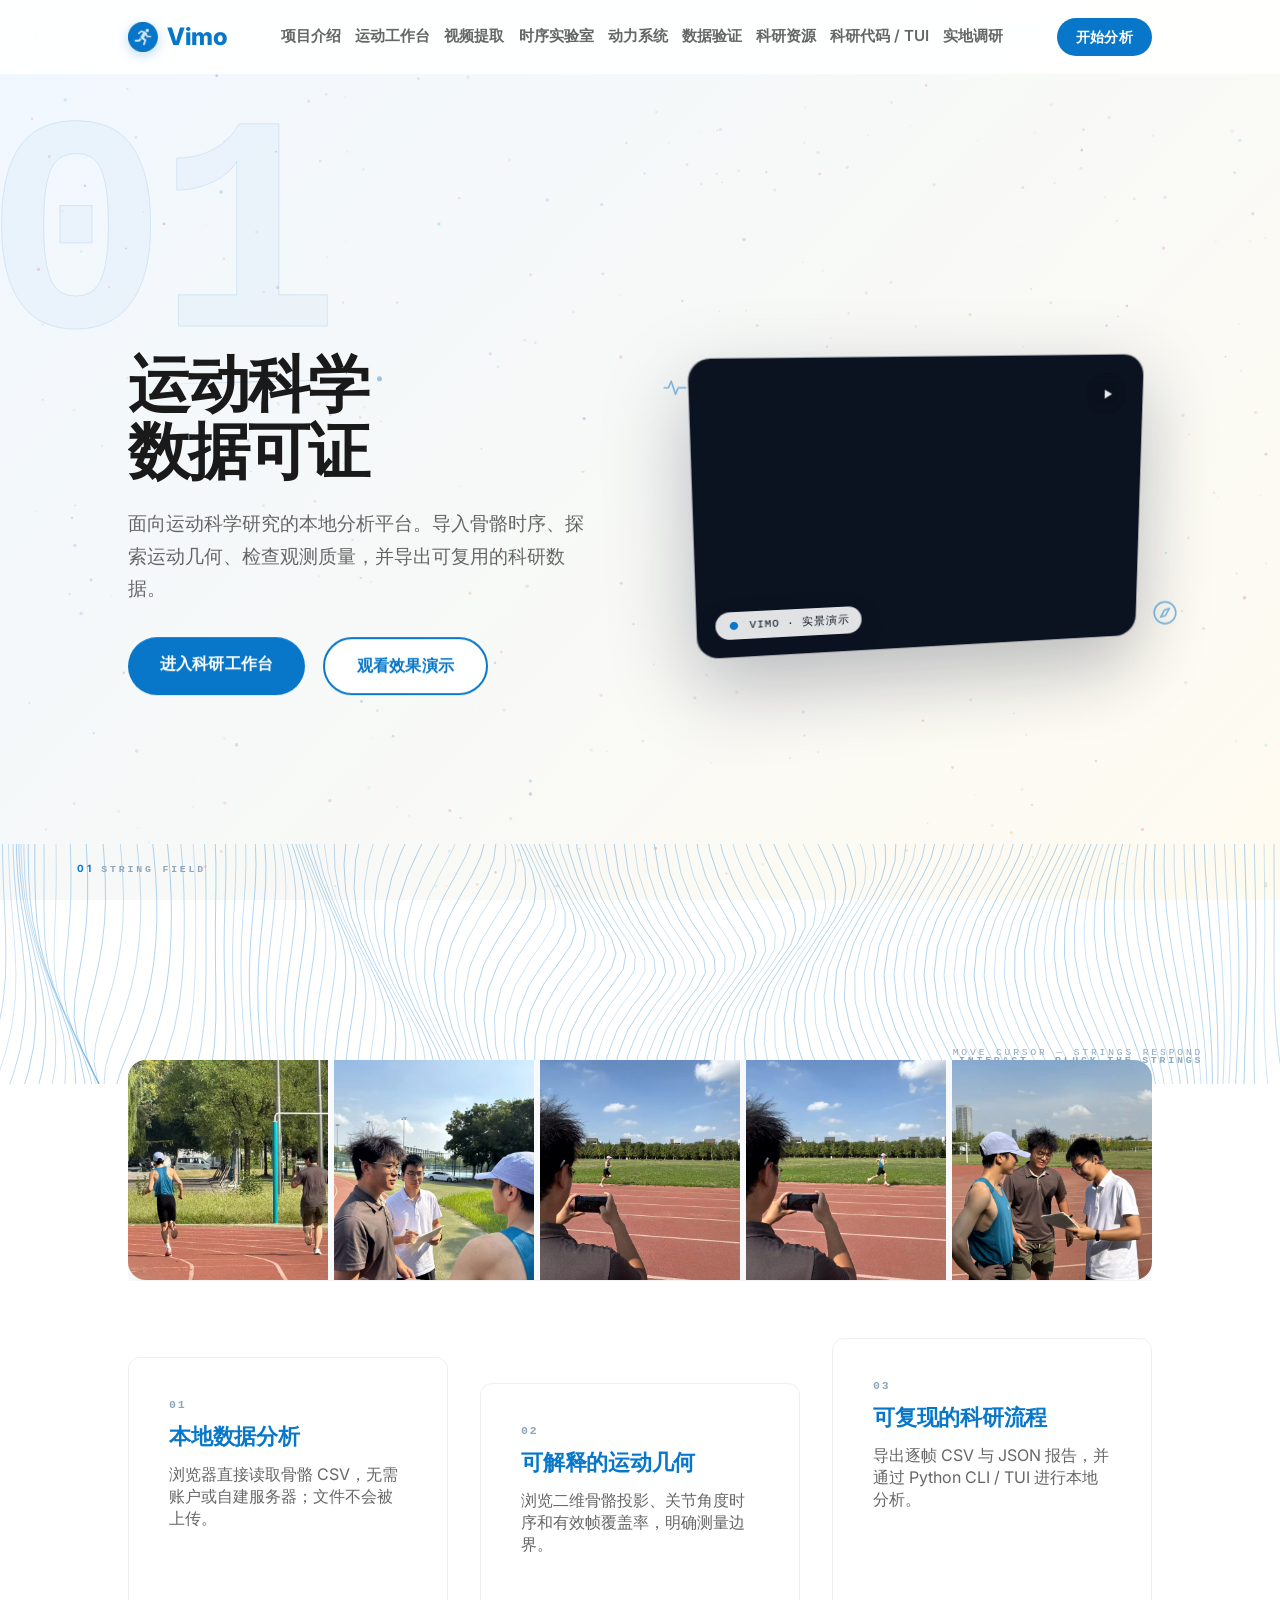
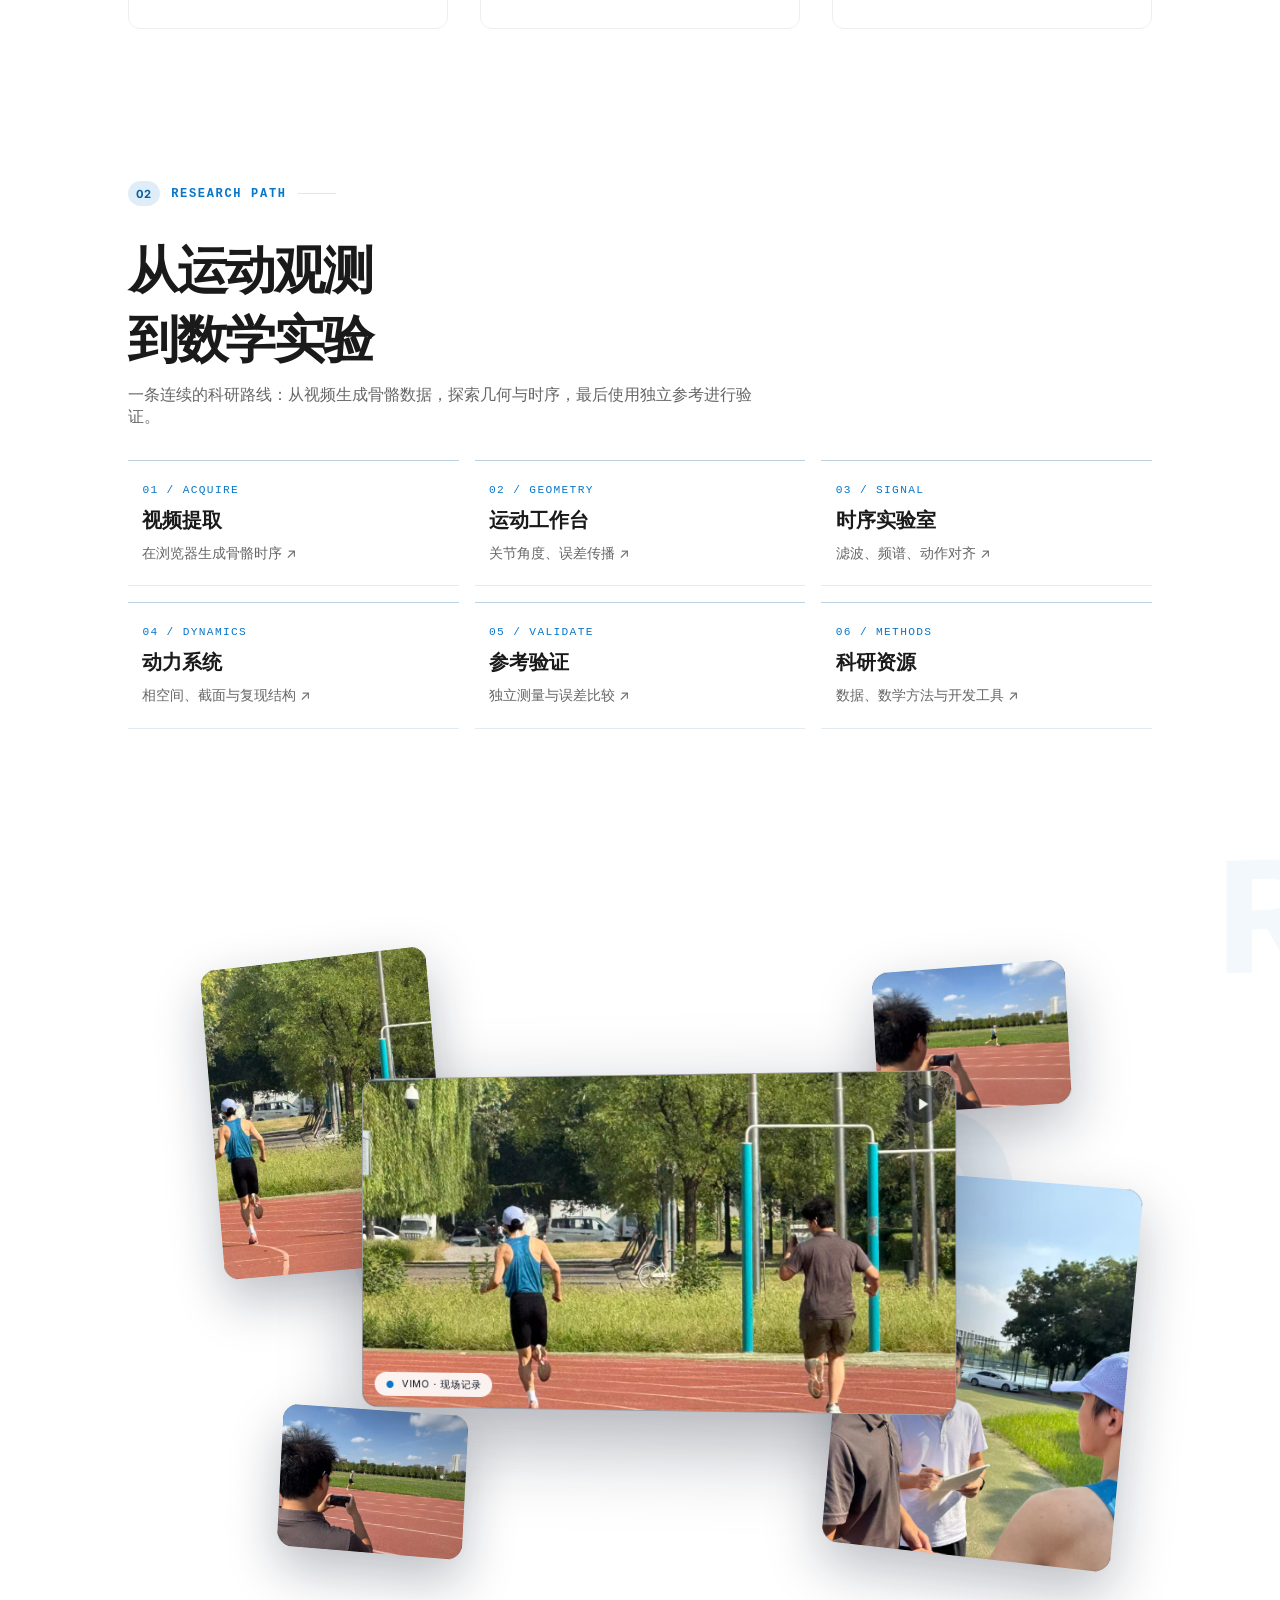
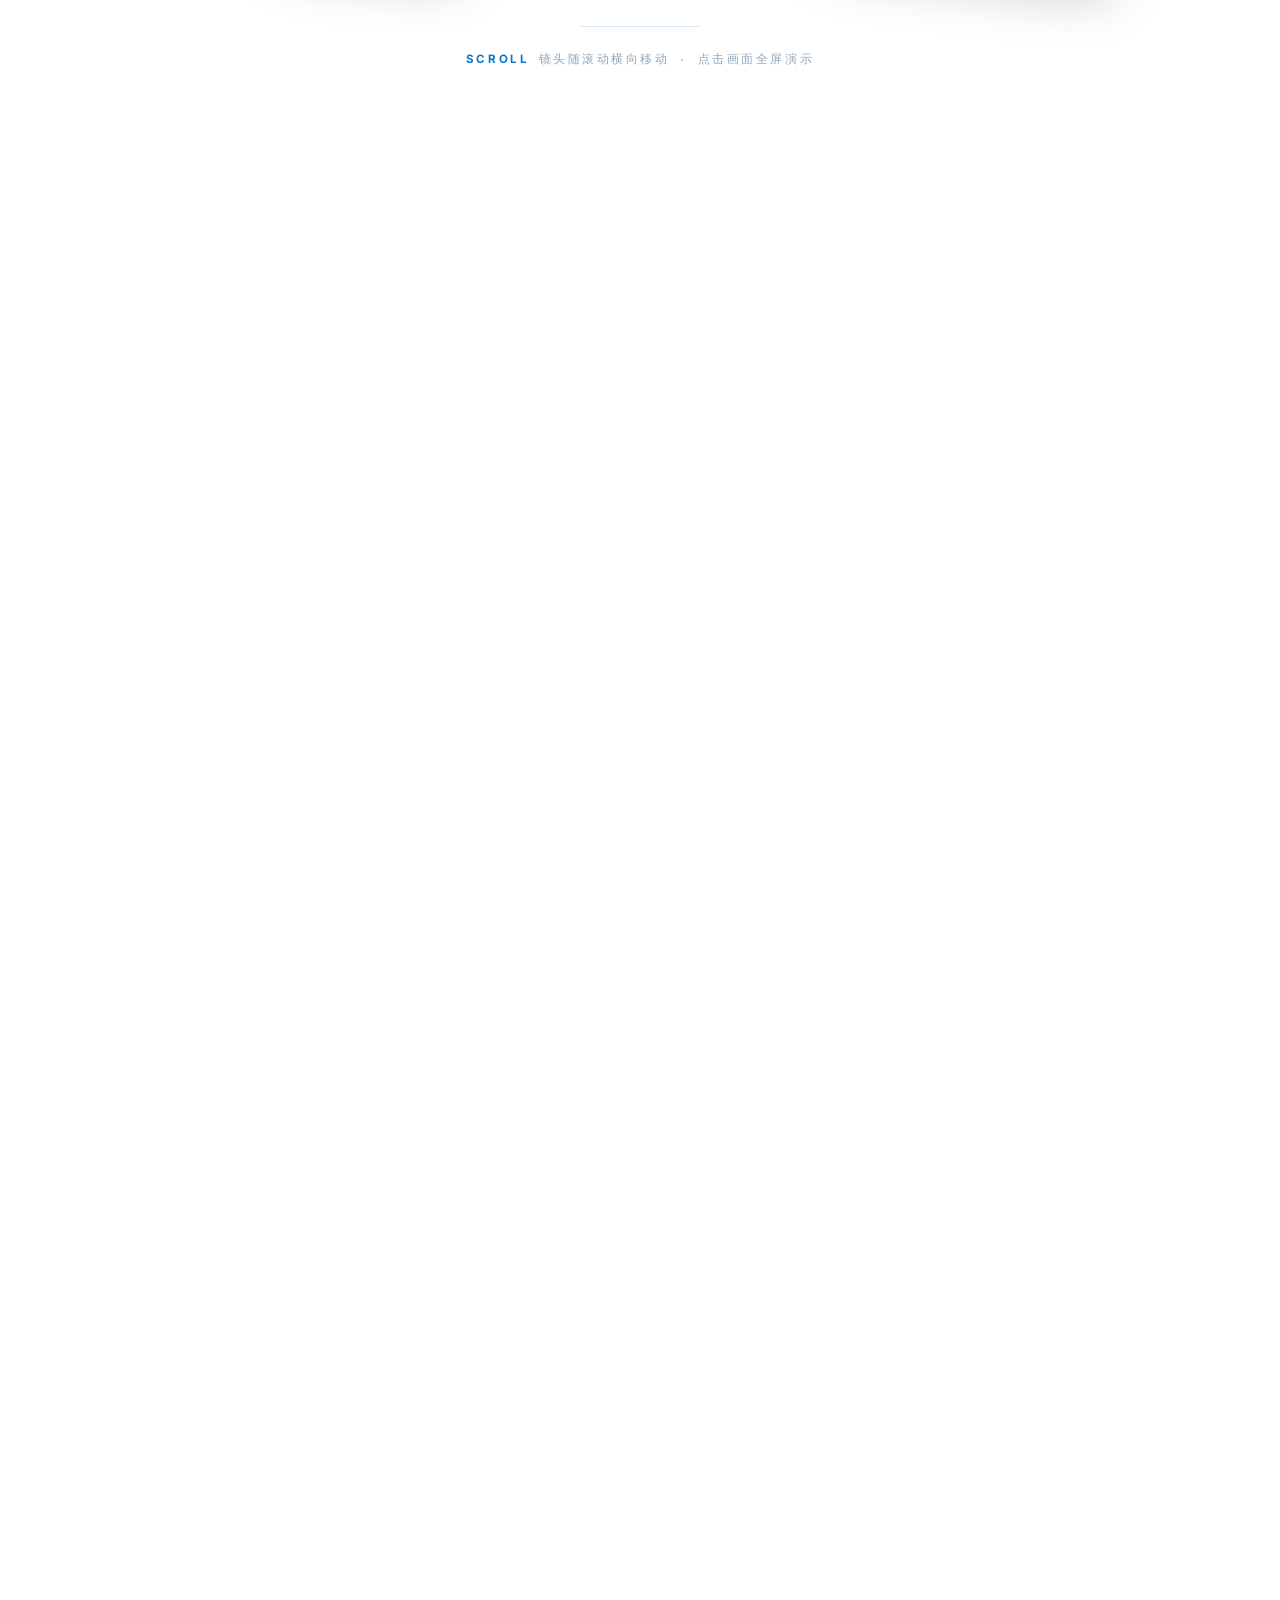
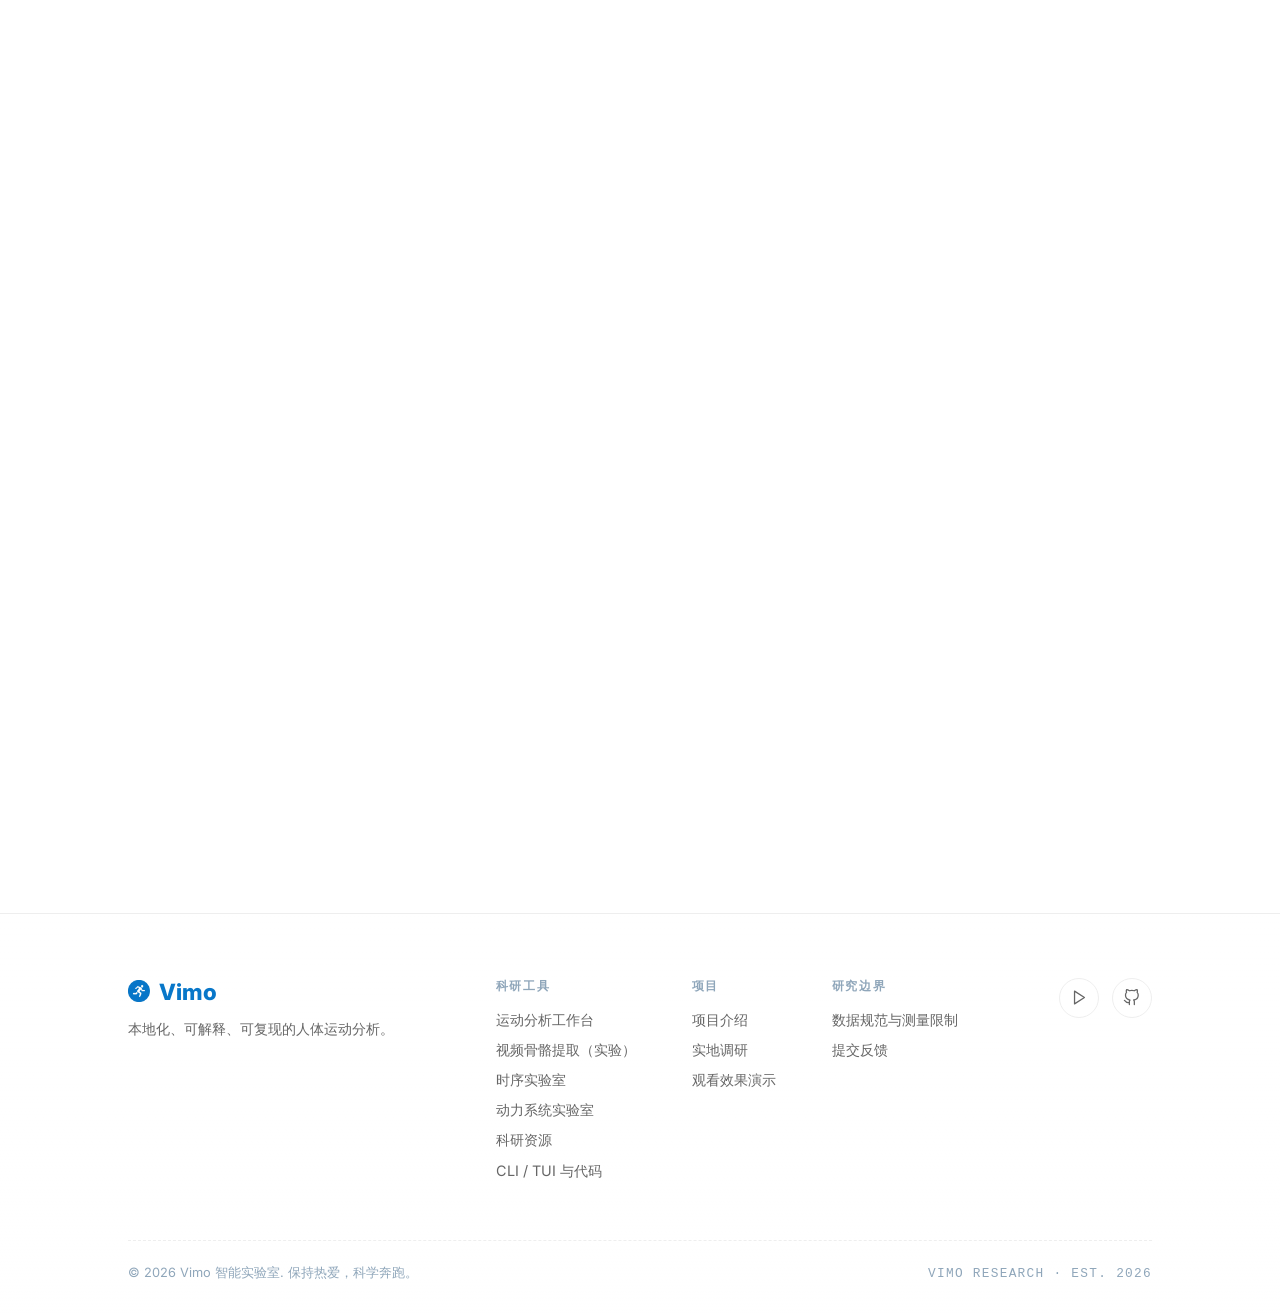
==== commit f2eb9809: "Extend original editorial homepage with linked scientific research route" ====
--- a/index.html
+++ b/index.html
@@ -1739,6 +1739,8 @@
 /* Keep legacy prototypes in source for migration; do not expose simulated community/auth/chat as live services. */
 #login,#forum,#chat,.a-separator:has(+ #login),.a-separator:has(+ #forum),.a-separator:has(+ #chat){display:none!important}
 nav .nav-links a{text-decoration:none}
+.research-route{padding-top:2rem;padding-bottom:4rem}.research-route-grid{display:grid;grid-template-columns:repeat(3,minmax(0,1fr));gap:1rem;margin-top:2rem}.research-route-grid a{display:flex;flex-direction:column;gap:.7rem;min-width:0;border-top:1px solid #bcd1e1;border-bottom:1px solid #e3ebf2;padding:1.4rem .9rem;color:var(--text-main);text-decoration:none;transition:background .25s var(--ease),transform .25s var(--ease)}.research-route-grid a:hover{background:rgba(255,255,255,.85);transform:translateY(-3px)}.research-route-grid small{font-family:var(--mono);font-size:.7rem;color:var(--primary);letter-spacing:.12em}.research-route-grid strong{font-size:1.25rem}.research-route-grid span{font-size:.85rem;color:var(--text-second)}@media(max-width:768px){.research-route-grid{grid-template-columns:repeat(2,minmax(0,1fr))}}@media(max-width:480px){.research-route-grid{grid-template-columns:1fr}}
+
 nav .nav-links{gap:clamp(8px,1.1vw,20px);flex-wrap:wrap;justify-content:center}
 nav .nav-trigger{white-space:nowrap;font-size:clamp(.8rem,1vw,.95rem)}
 @media(max-width:1100px){body>nav{padding:12px 4%;flex-wrap:wrap;gap:10px}body>nav .nav-links{order:3;width:100%;justify-content:flex-start;overflow-x:auto;flex-wrap:nowrap;padding:3px 0 7px}body>nav .logo{margin-right:auto}}
@@ -1759,7 +1761,7 @@
         </a>
         <div class="nav-links">
             <a class="nav-trigger active" href="#download">项目介绍</a>
-            <a class="nav-trigger" href="research/index.html">运动工作台</a><a class="nav-trigger" href="research/video.html">视频提取</a><a class="nav-trigger" href="research/experiments.html">时序实验室</a><a class="nav-trigger" href="research/validation.html">数据验证</a><a class="nav-trigger" href="research/resources.html">科研资源</a>
+            <a class="nav-trigger" href="research/index.html">运动工作台</a><a class="nav-trigger" href="research/video.html">视频提取</a><a class="nav-trigger" href="research/experiments.html">时序实验室</a><a class="nav-trigger" href="research/dynamics.html">动力系统</a><a class="nav-trigger" href="research/validation.html">数据验证</a><a class="nav-trigger" href="research/resources.html">科研资源</a>
             <a class="nav-trigger" href="https://github.com/Liangebra/Vimo">科研代码 / TUI</a>
             <a class="nav-trigger" href="#reel">实地调研</a>
         </div>
@@ -1840,6 +1842,20 @@
                 <h3 style="color: var(--primary);">可复现的科研流程</h3>
                 <p>导出逐帧 CSV 与 JSON 报告，并通过 Python CLI / TUI 进行本地分析。</p>
             </div>
+        </div>
+    </section>
+
+    <section class="section research-route" aria-label="科研实验路线">
+        <span class="sec-label"><span class="sec-no">02</span>Research Path<span class="sec-line"></span></span>
+        <h2 style="font-size:clamp(2rem,4vw,3.3rem);letter-spacing:-.045em;margin:1rem 0 .6rem">从运动观测<br>到数学实验</h2>
+        <p style="max-width:40rem;color:var(--text-second)">一条连续的科研路线：从视频生成骨骼数据，探索几何与时序，最后使用独立参考进行验证。</p>
+        <div class="research-route-grid">
+          <a href="research/video.html"><small>01 / ACQUIRE</small><strong>视频提取</strong><span>在浏览器生成骨骼时序 ↗</span></a>
+          <a href="research/index.html"><small>02 / GEOMETRY</small><strong>运动工作台</strong><span>关节角度、误差传播 ↗</span></a>
+          <a href="research/experiments.html"><small>03 / SIGNAL</small><strong>时序实验室</strong><span>滤波、频谱、动作对齐 ↗</span></a>
+          <a href="research/dynamics.html"><small>04 / DYNAMICS</small><strong>动力系统</strong><span>相空间、截面与复现结构 ↗</span></a>
+          <a href="research/validation.html"><small>05 / VALIDATE</small><strong>参考验证</strong><span>独立测量与误差比较 ↗</span></a>
+          <a href="research/resources.html"><small>06 / METHODS</small><strong>科研资源</strong><span>数据、数学方法与开发工具 ↗</span></a>
         </div>
     </section>
 
@@ -2161,7 +2177,7 @@
             </div>
 
             <div class="footer-cols">
-                <div><h5>科研工具</h5><a href="research/index.html">运动分析工作台</a><a href="research/video.html">视频骨骼提取（实验）</a><a href="research/experiments.html">时序实验室</a><a href="research/resources.html">科研资源</a><a href="https://github.com/Liangebra/Vimo">CLI / TUI 与代码</a></div>
+                <div><h5>科研工具</h5><a href="research/index.html">运动分析工作台</a><a href="research/video.html">视频骨骼提取（实验）</a><a href="research/experiments.html">时序实验室</a><a href="research/dynamics.html">动力系统实验室</a><a href="research/resources.html">科研资源</a><a href="https://github.com/Liangebra/Vimo">CLI / TUI 与代码</a></div>
                 <div><h5>项目</h5><a href="#download">项目介绍</a><a href="#reel">实地调研</a><a href="#" onclick="event.preventDefault(); openDemoVideo();">观看效果演示</a></div>
                 <div><h5>研究边界</h5><a href="research/index.html">数据规范与测量限制</a><a href="https://github.com/Liangebra/Vimo/issues">提交反馈</a></div>
             </div>
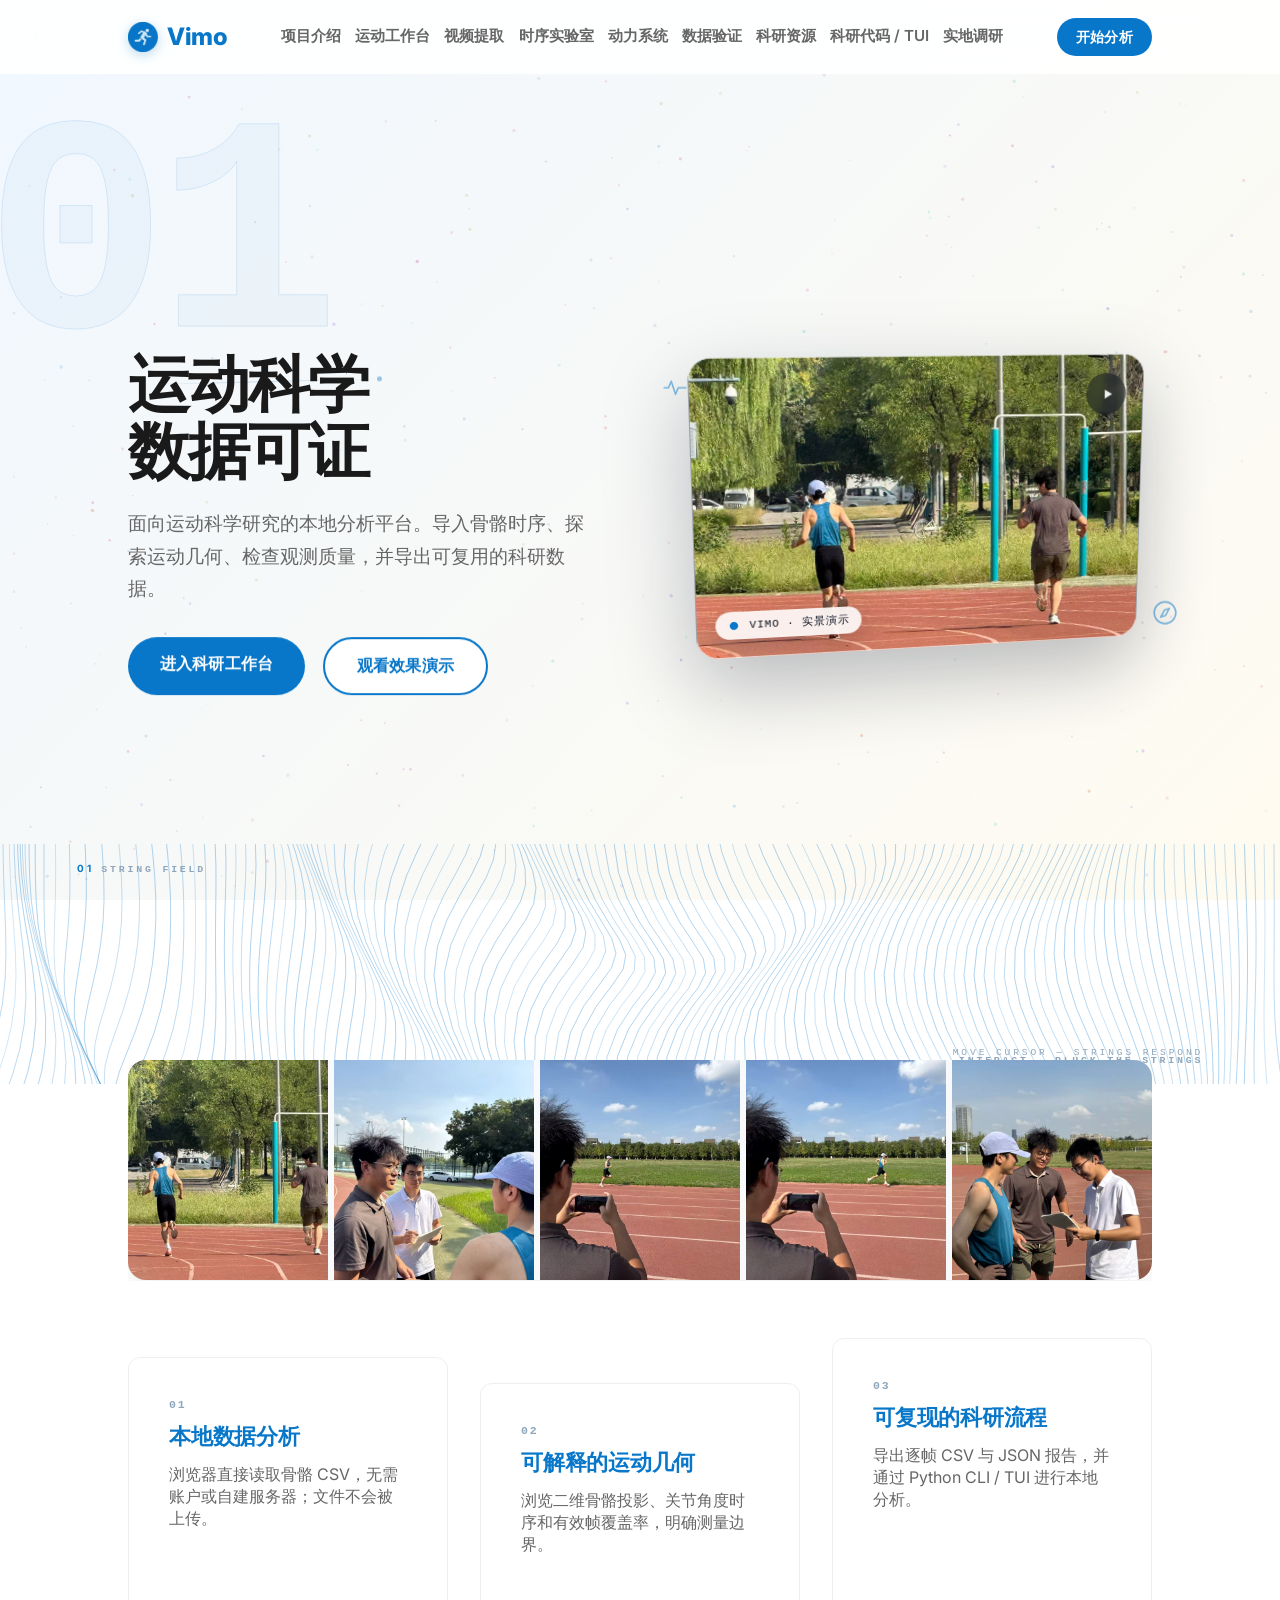
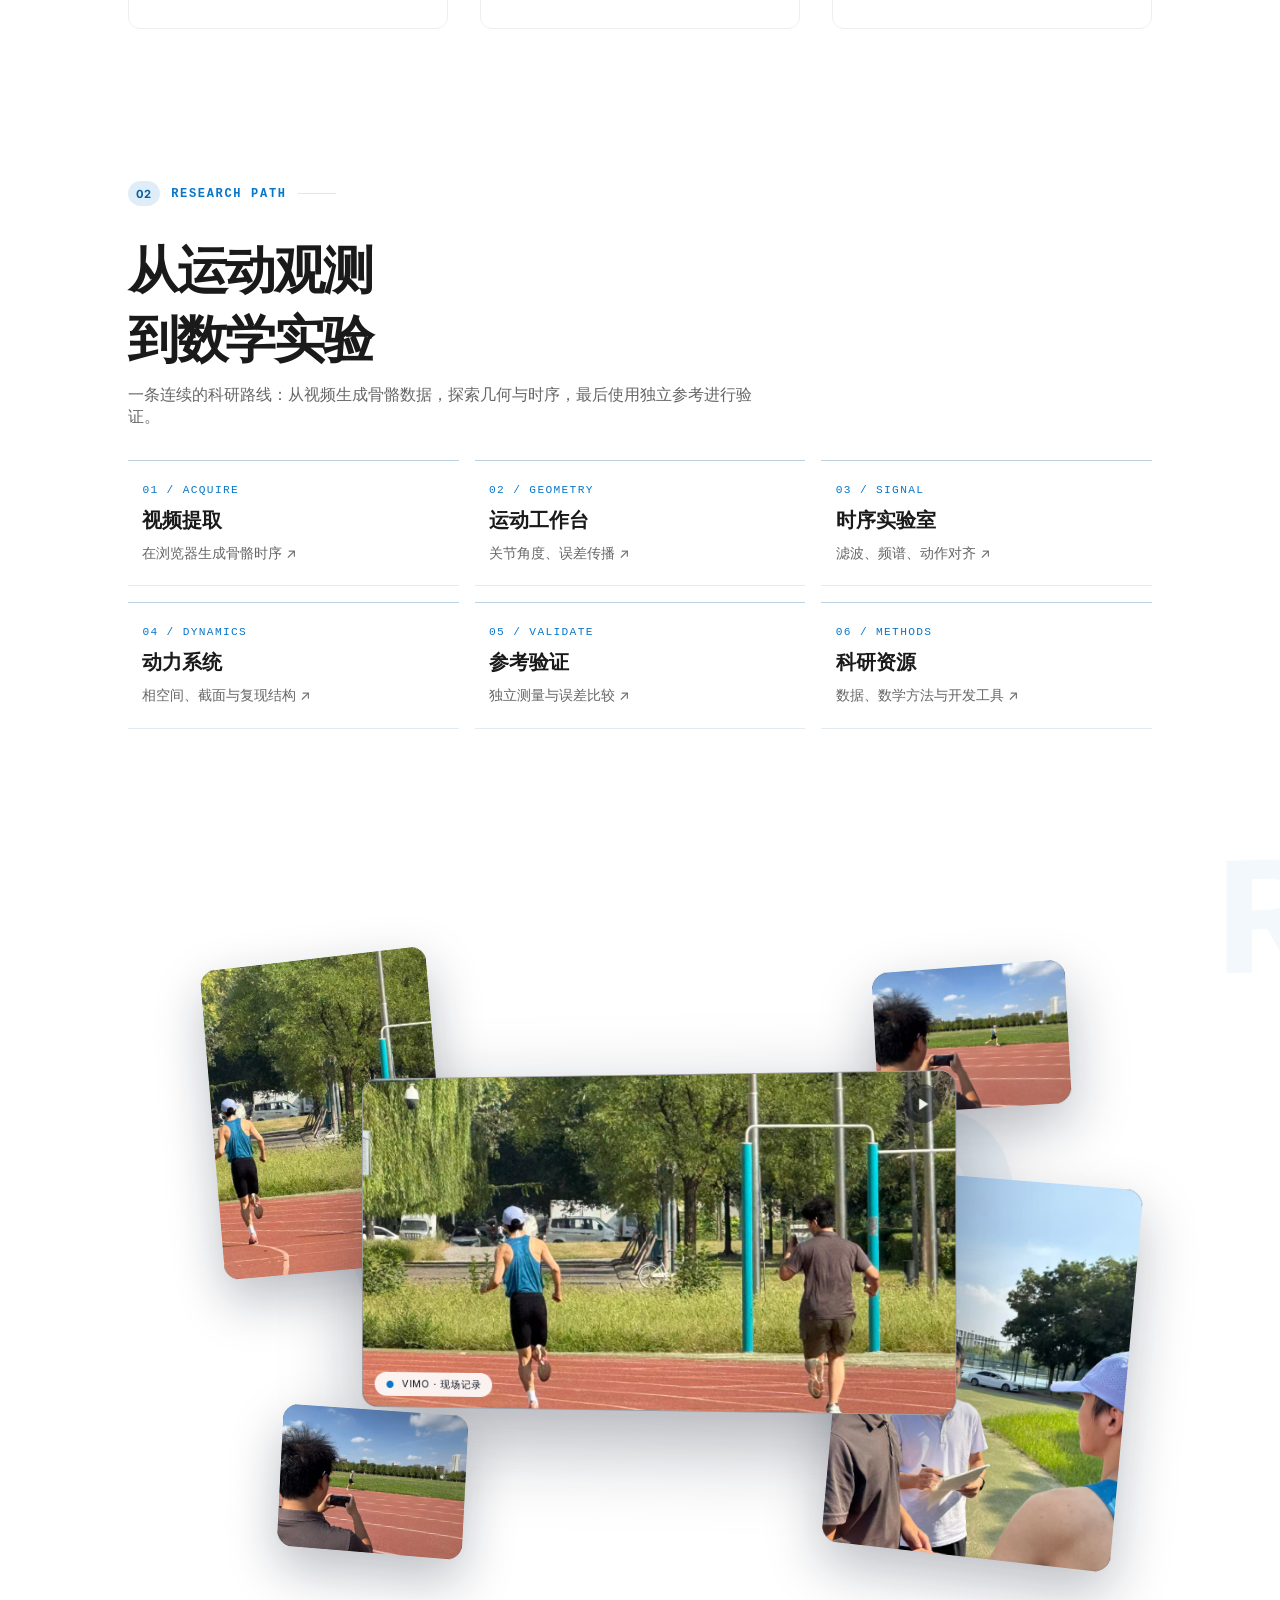
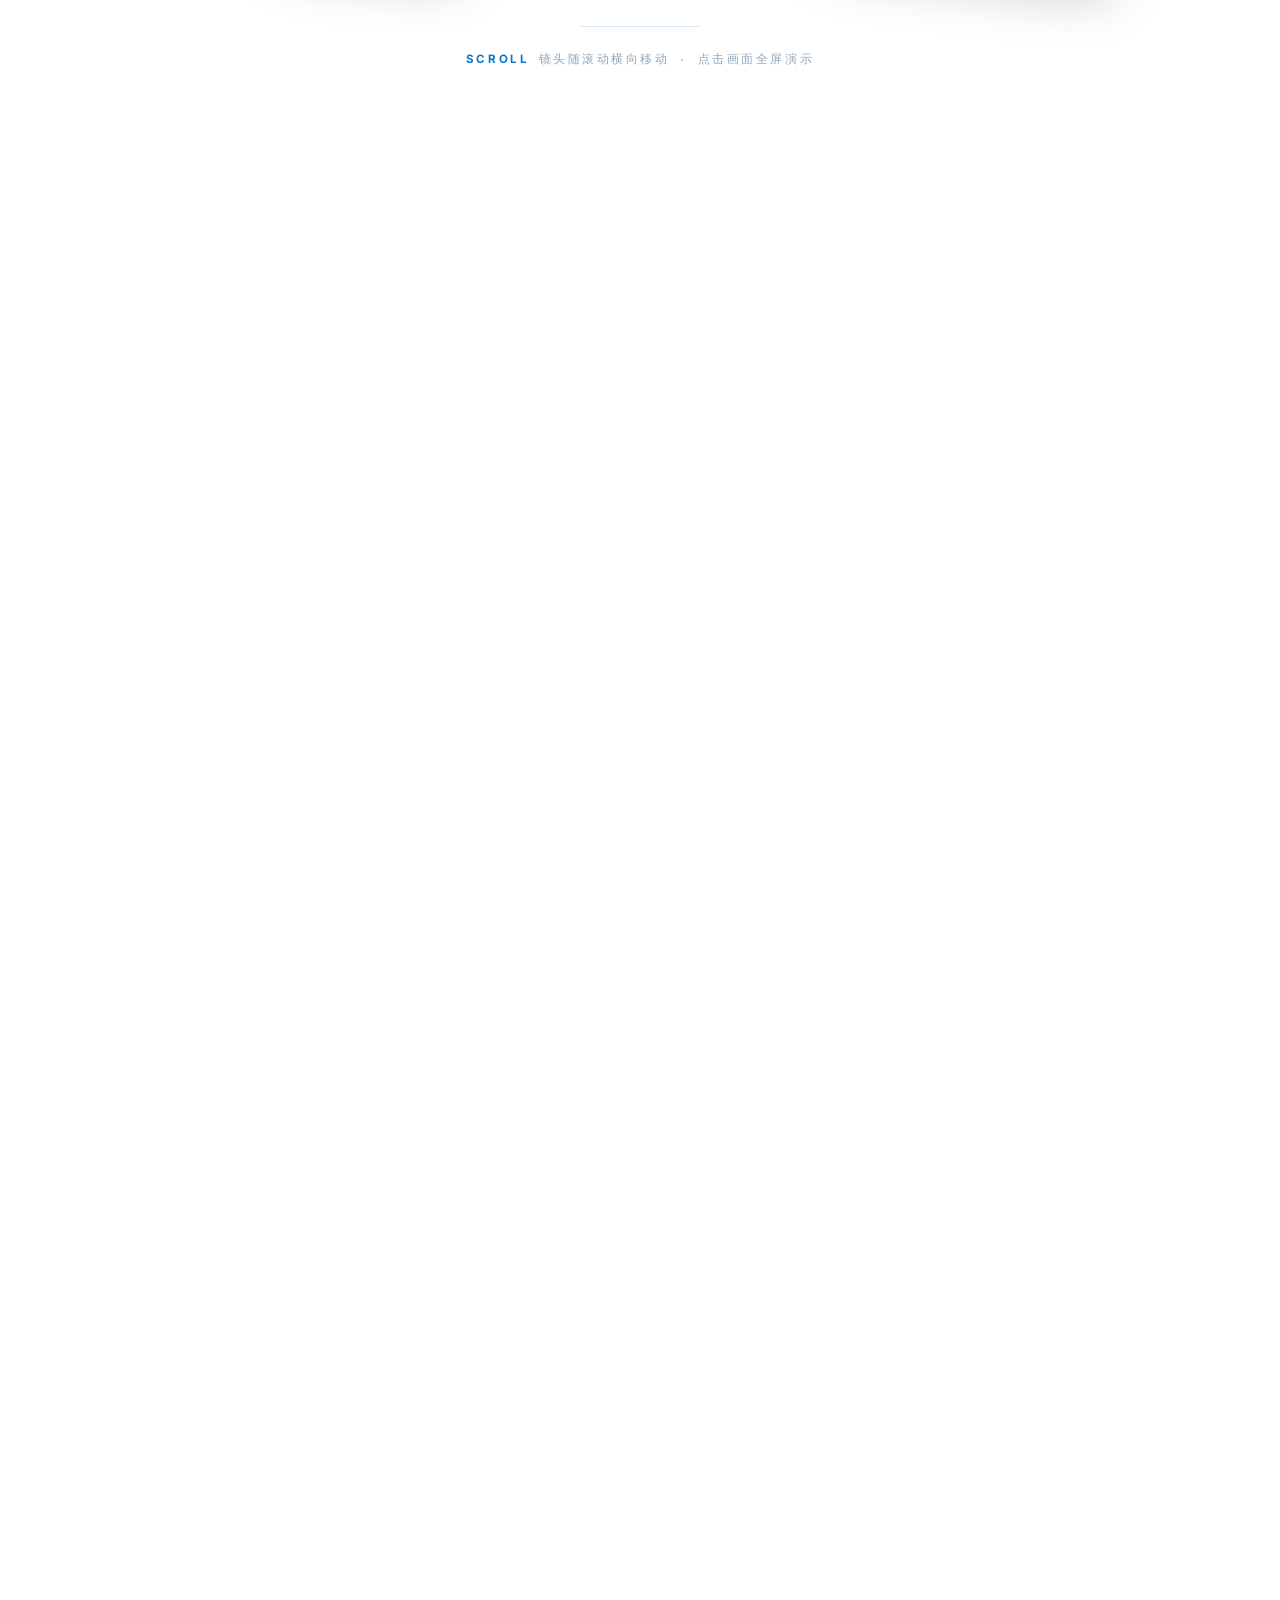
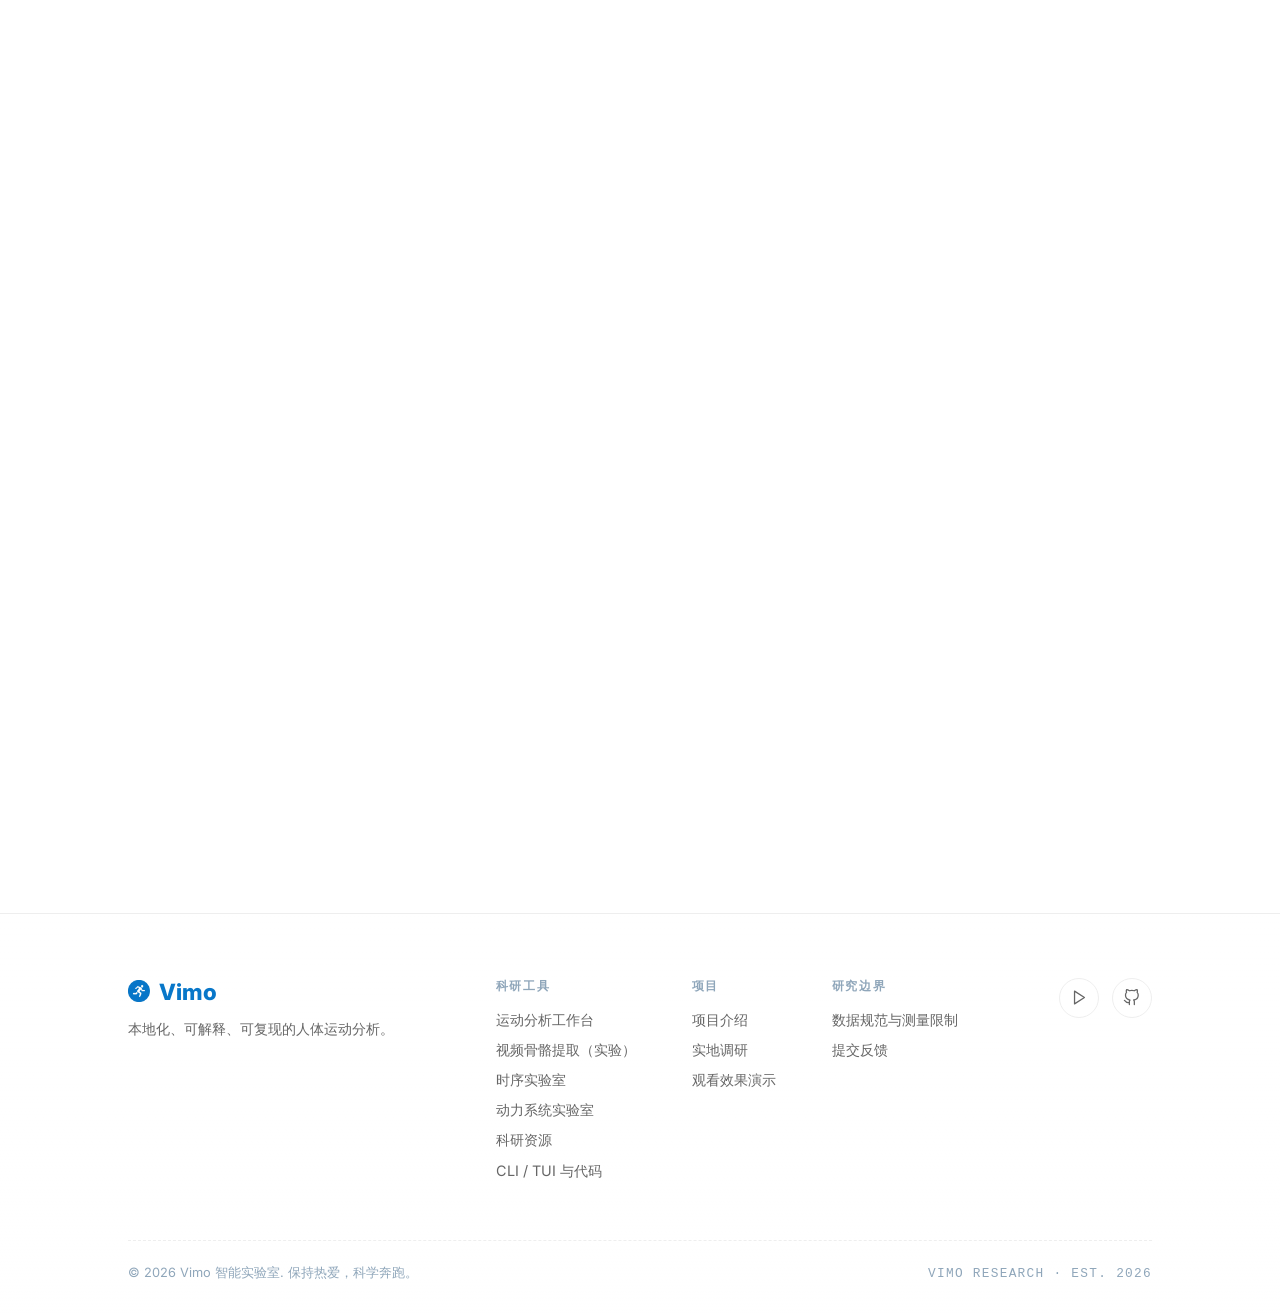
==== commit 6c0837d8: "Preserve cinematic portal with stacked mobile hero and real fieldwork poster" ====
--- a/index.html
+++ b/index.html
@@ -1739,6 +1739,20 @@
 /* Keep legacy prototypes in source for migration; do not expose simulated community/auth/chat as live services. */
 #login,#forum,#chat,.a-separator:has(+ #login),.a-separator:has(+ #forum),.a-separator:has(+ #chat){display:none!important}
 nav .nav-links a{text-decoration:none}
+/* Keep the original cinematic stage, but stack copy and screen on narrow views. */
+@media(max-width:850px){
+  .stage{grid-template-columns:minmax(0,1fr);gap:2rem;min-height:0;padding-top:1.5rem}
+  .stage-copy,.stage-visual{min-width:0;transform:none!important}
+  .stage-copy .hero-title{font-size:clamp(2.6rem,10vw,3.6rem);line-height:1.12;margin-bottom:1rem}
+  .stage-copy .hero-sub{font-size:1rem;max-width:100%!important}
+  .stage-copy .hero-actions{gap:.65rem;margin-top:1.3rem}
+  .stage-copy .hero-actions .btn-flat{font-size:.95rem;padding:.8rem 1.15rem;white-space:nowrap}
+  .stage-visual{width:100%;max-width:620px;margin:0 auto}
+  .stage-visual .video-screen{transform:none!important;box-shadow:0 16px 38px rgba(15,23,42,.19);aspect-ratio:16/10.4}
+  .stage-ico.ic-a{left:4px;top:-16px}.stage-ico.ic-b{right:4px;bottom:-16px}
+}
+.video-screen{background:#0b1220 url("使用图片/61f8c337ddb1807e10758cce7b75fbb9.jpg") center/cover no-repeat}
+
 .research-route{padding-top:2rem;padding-bottom:4rem}.research-route-grid{display:grid;grid-template-columns:repeat(3,minmax(0,1fr));gap:1rem;margin-top:2rem}.research-route-grid a{display:flex;flex-direction:column;gap:.7rem;min-width:0;border-top:1px solid #bcd1e1;border-bottom:1px solid #e3ebf2;padding:1.4rem .9rem;color:var(--text-main);text-decoration:none;transition:background .25s var(--ease),transform .25s var(--ease)}.research-route-grid a:hover{background:rgba(255,255,255,.85);transform:translateY(-3px)}.research-route-grid small{font-family:var(--mono);font-size:.7rem;color:var(--primary);letter-spacing:.12em}.research-route-grid strong{font-size:1.25rem}.research-route-grid span{font-size:.85rem;color:var(--text-second)}@media(max-width:768px){.research-route-grid{grid-template-columns:repeat(2,minmax(0,1fr))}}@media(max-width:480px){.research-route-grid{grid-template-columns:1fr}}
 
 nav .nav-links{gap:clamp(8px,1.1vw,20px);flex-wrap:wrap;justify-content:center}
@@ -1796,7 +1810,7 @@
                 <div class="tilt-wrap" id="hero-tilt">
                     <div class="video-screen" id="hero-screen">
                         <div class="screen-ring"></div>
-                        <video src="使用图片/4f8f409a0db4f6a2072a851b1b4244fe.mp4" muted loop autoplay playsinline preload="metadata"></video>
+                        <video src="使用图片/4f8f409a0db4f6a2072a851b1b4244fe.mp4" poster="使用图片/61f8c337ddb1807e10758cce7b75fbb9.jpg" muted loop autoplay playsinline preload="metadata"></video>
                         <span class="video-badge"><i>●</i> VIMO · 实景演示</span>
                         <button class="play-hint" onclick="openDemoVideo()" aria-label="播放演示视频">
                             <svg viewBox="0 0 24 24" fill="currentColor"><path d="M8 5.5v13l11-6.5z"></path></svg>
@@ -2245,7 +2259,7 @@
             if (!modal) return;
             modal.classList.add('open');
             var v = modal.querySelector('video');
-            if (v) v.play();
+            if (v) v.play().catch(() => { /* native controls remain available */ });
         }
 
         // Hero screen 3D tilt — mouse-follow rotateY/rotateX (wodniack large-screen feel)
@@ -3139,7 +3153,7 @@
             <button class="modal-close" onclick="closeDemoVideo()" aria-label="关闭演示视频">
                 <svg viewBox="0 0 24 24" fill="none" stroke="currentColor" stroke-width="2" stroke-linecap="round"><path d="M6 6l12 12M18 6L6 18"/></svg>
             </button>
-            <video src="使用图片/4f8f409a0db4f6a2072a851b1b4244fe.mp4" controls playsinline preload="metadata"></video>
+            <video src="使用图片/4f8f409a0db4f6a2072a851b1b4244fe.mp4" poster="使用图片/61f8c337ddb1807e10758cce7b75fbb9.jpg" controls playsinline preload="metadata"></video>
         </div>
     </div>
 
